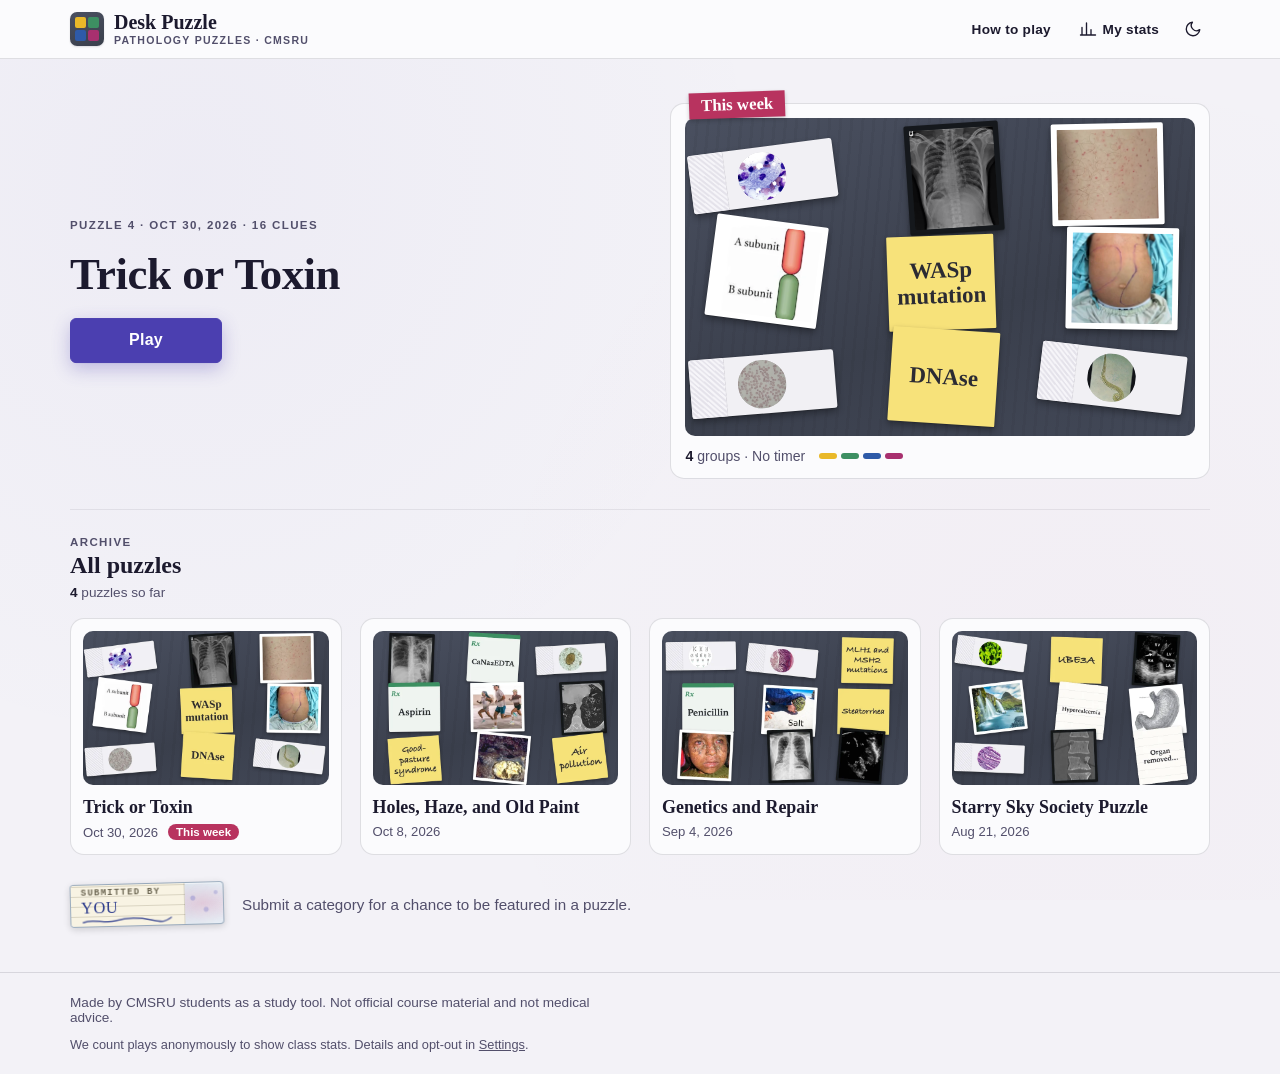
==== index.html @ 34fff631 "Desk: films follow the cursor anywhere, a new slide bumps the old one off the stage, light box at th" ====
<!doctype html>
<html lang="en">
<head>
  <meta charset="UTF-8" />
  <meta name="viewport" content="width=device-width, initial-scale=1, viewport-fit=cover" />
  <title>Trick or Toxin</title>
  <meta name="description" content="Trick or Toxin - a pathology desk puzzle: sort 16 clues into 4 groups." />

  <link rel="icon" type="image/svg+xml" href="favicon.svg" />
  <link rel="icon" type="image/png" sizes="32x32" href="favicon-32.png" />
  <link rel="apple-touch-icon" sizes="180x180" href="apple-touch-icon.png" />

  <meta property="og:title" content="Trick or Toxin" />
  <meta property="og:description" content="Sort 16 pathology clues into 4 hidden groups." />
  <meta property="og:type" content="website" />
  <meta property="og:image" content="https://pathologyconnections.org/og-image.png" />
  <meta property="og:url" content="https://pathologyconnections.org/" />
  <meta name="twitter:card" content="summary_large_image" />
  <meta name="twitter:title" content="Trick or Toxin" />
  <meta name="twitter:description" content="Sort 16 pathology clues into 4 hidden groups." />
  <meta name="twitter:image" content="https://pathologyconnections.org/og-image.png" />

  <link rel="stylesheet" href="styles.css?v=60" />
  <script>
    /* Home intro start state, set before first paint (src/home-hero.js plays it). */
    (function () {
      try {
        if (window.matchMedia && window.matchMedia('(prefers-reduced-motion: reduce)').matches) return;
        var r = document.documentElement;
        r.classList.add('home-intro');
        setTimeout(function () { r.classList.remove('home-intro'); }, 4000);
      } catch (e) { /* no intro */ }
    })();
  </script>
</head>
<body>
  <div id="app">
    <div id="live-region" class="sr-only" aria-live="polite" role="status"></div>
    <p id="piece-instructions" class="sr-only">Drag with a pointer, or use keys: 1 to 4 sends this piece to a tray, 0 or Backspace returns it to the desk, V views a slide or film on its machine, L opens the Hints menu, and arrow keys nudge it.</p>
    <div id="toast" class="toast" hidden></div>

    <!-- ═══════════════════ MENU SCREEN ═══════════════════ -->
    <section id="screen-menu" class="screen screen-menu">
      <header class="site-head">
        <div class="menu-wrap site-head-row">
          <div class="brand"><span class="brand-mark" aria-hidden="true"><i></i><i></i><i></i><i></i></span><span class="brand-name">Desk Puzzle<small>Pathology puzzles &middot; CMSRU</small></span></div>
          <nav class="site-head-actions" aria-label="Menu">
            <button id="btn-menu-help" class="btn btn-ghost btn-small" type="button">How to play</button>
            <button id="btn-menu-stats" class="btn btn-ghost btn-small btn-stats" type="button" aria-label="My stats" title="My stats"><svg aria-hidden="true" width="18" height="18" viewBox="0 0 24 24" fill="none" stroke="currentColor" stroke-width="1.8" stroke-linecap="round" stroke-linejoin="round"><path d="M4 20V10M10 20V4M16 20v-7M22 20H2"/></svg><span class="btn-stats-label">My stats</span></button>
            <button id="btn-menu-theme" class="btn btn-ghost btn-small btn-icon" type="button" aria-label="Switch to dark theme" title="Switch to dark theme"><svg class="ico-moon" aria-hidden="true" width="18" height="18" viewBox="0 0 24 24" fill="none" stroke="currentColor" stroke-width="1.8" stroke-linecap="round" stroke-linejoin="round"><path d="M21 12.8A9 9 0 1 1 11.2 3a7 7 0 0 0 9.8 9.8z"/></svg><svg class="ico-sun" aria-hidden="true" width="18" height="18" viewBox="0 0 24 24" fill="none" stroke="currentColor" stroke-width="1.8" stroke-linecap="round" stroke-linejoin="round"><circle cx="12" cy="12" r="4.5"/><path d="M12 2v2M12 20v2M4.9 4.9l1.4 1.4M17.7 17.7l1.4 1.4M2 12h2M20 12h2M4.9 19.1l1.4-1.4M17.7 6.3l1.4-1.4"/></svg></button>
          </nav>
        </div>
      </header>

      <main class="menu-wrap">
        <section class="hero" aria-labelledby="menu-headline">
          <div class="hero-copy">
            <p class="eyebrow" id="hero-meta">16 clues</p>
            <h1 id="menu-headline" class="hero-title">This week&rsquo;s puzzle</h1>
            <p class="hero-live" id="hero-live" hidden><span class="pulse" aria-hidden="true"></span><span><b id="hero-players">0</b> players <span id="hero-live-when">so far</span></span><span class="sep" aria-hidden="true">&middot;</span><span><b id="hero-solved">0%</b> found all four</span></p>
            <div class="hero-actions">
              <button id="btn-play-today" class="btn btn-primary btn-big btn-play-today" type="button">Play</button>
            </div>
          </div>
          <button id="btn-play-featured" class="pcard feature" type="button" aria-label="Play this week&rsquo;s puzzle">
            <span class="feature-tag" aria-hidden="true">This week</span>
            <span class="mini" id="featured-mini" aria-hidden="true"></span>
            <span class="feature-row"><span><b>4</b> groups &middot; No timer</span><span class="feature-tiers" aria-hidden="true"><i></i><i></i><i></i><i></i></span></span>
          </button>
        </section>

        <hr class="menu-rule" />

        <section class="menu-all" aria-labelledby="all-puzzles-title">
          <div class="section-head">
            <p class="eyebrow">Archive</p>
            <h2 id="all-puzzles-title">All puzzles</h2>
            <p class="menu-stats"><span><b id="puzzle-count">&hellip;</b> puzzles so far</span></p>
          </div>
          <ul id="puzzle-grid" class="puzzle-grid"></ul>
        </section>

        <section class="home-invite" id="home-invite" aria-label="Suggest a category">
          <a class="credit-label" href="studio/?submit" aria-label="Suggest a category in the Studio"><span class="cl-slide" aria-hidden="true"><span class="cl-tissue"></span><span class="cl-paper"><span class="cl-cap">Submitted by</span><span class="cl-sig">YOU</span><svg viewBox="0 0 92 7"><path d="M2 5 C 14 1, 22 7, 34 4 S 58 1, 70 4 S 84 6, 90 2"/></svg></span><span class="cl-glass"></span><span class="cl-glare"></span></span></a>
          <p>Submit a category for a chance to be featured in a puzzle.</p>
        </section>
      </main>

      <footer class="site-foot">
        <div class="menu-wrap site-foot-row">
          <p>Made by CMSRU students as a study tool. Not official course material and not medical advice.</p>
        </div>
        <div class="menu-wrap"><p class="stats-notice">We count plays anonymously to show class stats. Details and opt-out in <button id="btn-notice-settings" class="link-btn" type="button">Settings</button>.</p></div>
      </footer>
    </section>

    <!-- ═══════════════════ PLAY SCREEN ═══════════════════ -->
    <section id="screen-play" class="screen screen-play" hidden>
      <header class="play-header">
        <div class="play-header-title">
          <h1 id="puzzle-title"></h1>
          <p id="puzzle-date"></p>
        </div>
        <div class="hints-wrap">
          <button id="btn-hints" class="btn btn-primary" type="button"
                  aria-haspopup="menu" aria-expanded="false">Hints</button>
          <!-- Once the puzzle is over, this takes the Hints button's place: it slides the results back up. -->
          <button id="btn-see-results" class="btn see-results-btn" type="button" hidden>See results</button>
          <div id="hints-panel" class="hints-panel" hidden role="menu" aria-label="Hints"></div>
        </div>
        <div class="mistake-tracker" id="mistake-tracker" aria-label="Wrong guesses"></div>
        <div class="play-actions">
          <button id="btn-shuffle" class="btn btn-ghost" type="button">Shuffle</button>
          <button id="btn-reset" class="btn btn-ghost btn-restart" type="button" aria-label="Restart puzzle"><svg aria-hidden="true" width="18" height="18" viewBox="0 0 24 24" fill="none" stroke="currentColor" stroke-width="1.8" stroke-linecap="round" stroke-linejoin="round"><path d="M3 12a9 9 0 1 0 9-9 9.75 9.75 0 0 0-6.74 2.74L3 8"/><path d="M3 3v5h5"/></svg><span id="btn-reset-label" class="btn-restart-label">Restart</span></button>
          <button id="btn-help" class="btn btn-ghost" type="button" aria-label="Help" title="Help"><svg aria-hidden="true" width="18" height="18" viewBox="0 0 24 24" fill="none" stroke="currentColor" stroke-width="1.8" stroke-linecap="round" stroke-linejoin="round"><circle cx="12" cy="12" r="10"/><path d="M9.09 9a3 3 0 0 1 5.83 1c0 2-3 3-3 3"/><line x1="12" y1="17" x2="12" y2="17" stroke-width="2.5" stroke-linecap="round"/></svg></button>
          <div class="settings-wrap">
            <button id="btn-settings" class="btn btn-ghost" type="button" aria-label="Settings" title="Settings" aria-expanded="false"><svg aria-hidden="true" width="18" height="18" viewBox="0 0 24 24" fill="none" stroke="currentColor" stroke-width="1.8" stroke-linecap="round" stroke-linejoin="round"><path d="M12 15a3 3 0 1 0 0-6 3 3 0 0 0 0 6z"/><path d="M19.4 15a1.65 1.65 0 0 0 .33 1.82l.06.06a2 2 0 0 1-2.83 2.83l-.06-.06a1.65 1.65 0 0 0-1.82-.33 1.65 1.65 0 0 0-1 1.51V21a2 2 0 0 1-4 0v-.09A1.65 1.65 0 0 0 9 19.4a1.65 1.65 0 0 0-1.82.33l-.06.06a2 2 0 0 1-2.83-2.83l.06-.06A1.65 1.65 0 0 0 4.68 15a1.65 1.65 0 0 0-1.51-1H3a2 2 0 0 1 0-4h.09A1.65 1.65 0 0 0 4.6 9a1.65 1.65 0 0 0-.33-1.82l-.06-.06a2 2 0 0 1 2.83-2.83l.06.06A1.65 1.65 0 0 0 9 4.68a1.65 1.65 0 0 0 1-1.51V3a2 2 0 0 1 4 0v.09a1.65 1.65 0 0 0 1 1.51 1.65 1.65 0 0 0 1.82-.33l.06-.06a2 2 0 0 1 2.83 2.83l-.06.06A1.65 1.65 0 0 0 19.4 9a1.65 1.65 0 0 0 1.51 1H21a2 2 0 0 1 0 4h-.09a1.65 1.65 0 0 0-1.51 1z"/></svg></button>
            <div id="settings-panel" class="settings-panel" hidden>
              <fieldset class="settings-group" id="theme-group">
                <legend>Theme</legend>
                <label class="toggle-row"><input type="radio" name="theme" value="light" /> <span>Light</span></label>
                <label class="toggle-row"><input type="radio" name="theme" value="dark" /> <span>Dark</span></label>
                <label class="toggle-row"><input type="radio" name="theme" value="system" /> <span>System</span></label>
              </fieldset>
              <div class="settings-group">
                <label class="toggle-row">
                  <input type="checkbox" id="toggle-sound" checked />
                  <span>Sound</span>
                </label>
                <label class="toggle-row">
                  <input type="checkbox" id="toggle-casual" />
                  <span>Casual mode: unlimited guesses, wrong ones still counted</span>
                </label>
                <label class="toggle-row">
                  <input type="checkbox" id="toggle-share-stats" data-setting="shareStats" checked />
                  <span>Share my anonymous play stats</span>
                </label>
                <details class="settings-about" id="about-data-game"><summary>About your data</summary><div class="privacy-text" data-about-data></div></details>
              </div>
              <div class="overlay-actions">
                <button id="btn-close-settings" class="btn btn-primary" type="button">Done</button>
              </div>
            </div>
          </div>
          <button id="btn-menu" class="btn btn-ghost" type="button" aria-label="Back to menu" title="Menu"><svg aria-hidden="true" width="18" height="18" viewBox="0 0 24 24" fill="none" stroke="currentColor" stroke-width="1.8" stroke-linecap="round" stroke-linejoin="round"><path d="M3 9l9-5.5L21 9"/><path d="M3 9v11a1 1 0 0 0 1 1h5v-7h4v7h5a1 1 0 0 0 1-1V9"/></svg></button>
        </div>
      </header>

      <div class="play-main" id="play-main">
        <aside class="scope-panel" id="scope-panel" aria-label="Microscope display">
          <div class="scope-display-wrap" id="scope-display-wrap">
            <span id="scope-slide-title" class="scope-slide-title"></span>
            <canvas id="scope-canvas" class="scope-canvas" aria-label="Microscope view"></canvas>
          </div>
        </aside>

      <div class="play-area" id="play-area">
        <div class="wall-area" id="wall-area" aria-label="Wall imaging area">
          <div class="wall-title" aria-hidden="true">Imaging wall</div>
          <div class="xray-rack" id="xray-rack">
            <span class="xray-rack-label" aria-hidden="true">X-ray rail</span>
            <div class="xray-rail" id="xray-rail" aria-hidden="true"></div>
          </div>
          <div class="machine machine-lightbox" id="machine-lightbox">
            <div class="lightbox-screen" id="lightbox-screen"></div>
          </div>
        </div>

        <div class="desk-surface" id="desk-surface">
          <div class="machine machine-scope" id="machine-scope">
            <div class="scope-stage" id="scope-stage">
              <span class="scope-stage-glass" aria-hidden="true"></span>
              <span class="machine-caption" aria-hidden="true">Stage</span>
            </div>
            <p class="machine-label">Microscope stage</p>
          </div>
        </div>

        <div class="piece-layer" id="piece-layer"></div>
        <div id="reveal-note" class="reveal-note" hidden aria-live="polite"></div>
      </div>
      </div>

      <div class="tray-hud" id="tray-hud">
        <div class="trays" id="trays">
          <div class="tray" data-tray="0" id="tray-0">
            <div class="tray-header" id="tray-header-0">Tray A</div>
            <div class="tray-slots" aria-hidden="true">
              <div class="tray-slot" data-box="0" data-slot="0"></div>
              <div class="tray-slot" data-box="0" data-slot="1"></div>
              <div class="tray-slot" data-box="0" data-slot="2"></div>
              <div class="tray-slot" data-box="0" data-slot="3"></div>
            </div>
            <button class="btn btn-lock" data-lock="0" type="button" aria-label="Lock in tray A" disabled>Lock In</button>
          </div>

          <div class="tray" data-tray="1" id="tray-1">
            <div class="tray-header" id="tray-header-1">Tray B</div>
            <div class="tray-slots" aria-hidden="true">
              <div class="tray-slot" data-box="1" data-slot="0"></div>
              <div class="tray-slot" data-box="1" data-slot="1"></div>
              <div class="tray-slot" data-box="1" data-slot="2"></div>
              <div class="tray-slot" data-box="1" data-slot="3"></div>
            </div>
            <button class="btn btn-lock" data-lock="1" type="button" aria-label="Lock in tray B" disabled>Lock In</button>
          </div>

          <div class="tray" data-tray="2" id="tray-2">
            <div class="tray-header" id="tray-header-2">Tray C</div>
            <div class="tray-slots" aria-hidden="true">
              <div class="tray-slot" data-box="2" data-slot="0"></div>
              <div class="tray-slot" data-box="2" data-slot="1"></div>
              <div class="tray-slot" data-box="2" data-slot="2"></div>
              <div class="tray-slot" data-box="2" data-slot="3"></div>
            </div>
            <button class="btn btn-lock" data-lock="2" type="button" aria-label="Lock in tray C" disabled>Lock In</button>
          </div>

          <div class="tray" data-tray="3" id="tray-3">
            <div class="tray-header" id="tray-header-3">Tray D</div>
            <div class="tray-slots" aria-hidden="true">
              <div class="tray-slot" data-box="3" data-slot="0"></div>
              <div class="tray-slot" data-box="3" data-slot="1"></div>
              <div class="tray-slot" data-box="3" data-slot="2"></div>
              <div class="tray-slot" data-box="3" data-slot="3"></div>
            </div>
            <button class="btn btn-lock" data-lock="3" type="button" aria-label="Lock in tray D" disabled>Lock In</button>
          </div>
        </div>

      </div>
    </section>

    <!-- ═══════════════════ HELP OVERLAY ═══════════════════ -->
    <div id="overlay-help" class="overlay" hidden>
      <div class="overlay-card clue-guide-card" role="dialog" aria-modal="true" aria-labelledby="help-title" tabindex="-1">
        <p class="clue-guide-kicker">Quick guide</p>
        <h2 id="help-title">How to use clues</h2>
        <div class="clue-guide-grid">
          <section class="clue-guide-step" aria-labelledby="guide-scope-title">
            <div class="clue-guide-visual guide-prop-demo" aria-hidden="true">
              <div class="scope-stage guide-demo-stage">
                <span class="scope-stage-glass"></span>
                <span class="guide-slide-asset"></span>
              </div>
            </div>
            <h3 id="guide-scope-title">Microscope slides</h3>
            <p>Drag a slide onto the microscope stage to reveal its clue.</p>
          </section>
          <section class="clue-guide-step" aria-labelledby="guide-lightbox-title">
            <div class="clue-guide-visual guide-prop-demo" aria-hidden="true">
              <div class="lightbox-screen guide-demo-lightbox">
                <span class="guide-film-asset"></span>
              </div>
            </div>
            <h3 id="guide-lightbox-title">X-ray films</h3>
            <p>Drag an X-ray over the lightbox to see the image.</p>
          </section>
          <section class="clue-guide-step" aria-labelledby="guide-groups-title">
            <h3 id="guide-groups-title">Hidden groups</h3>
            <p>Find four clues that belong together, place them in a tray, then lock in the group.</p>
          </section>
        </div>
        <div class="overlay-actions">
          <button id="btn-close-help" class="btn btn-primary" type="button">Got it</button>
        </div>
      </div>
    </div>

    <!-- ═══════════════════ RESULTS OVERLAY ═══════════════════ -->
    <div id="overlay-results" class="overlay" hidden>
      <div class="overlay-card results-card" role="dialog" aria-modal="true" aria-labelledby="results-title">
        <section class="results-hero">
          <p id="results-eyebrow" class="results-eyebrow"></p>
          <h2 id="results-title"></h2>
          <p id="results-credit" class="results-credit" hidden></p>
          <p id="results-sub"></p>
          <div id="results-stamp" class="results-stamp" aria-hidden="true"></div>
        </section>
        <div class="results-section-head">
          <h3>The four groups</h3>
          <p>Tap a group to open its teaching notes</p>
        </div>
        <div id="results-groups" class="results-groups"></div>
        <!-- Numbers come after the learning: your result, your solve path, then the class. -->
        <section class="results-numbers" aria-labelledby="results-numbers-title">
          <h3 id="results-numbers-title" class="results-numbers-title">How you did</h3>
          <!-- Your numbers: two small tiles beside (desktop) or above (phone) the solve grid. -->
          <div id="results-me" class="results-me">
            <div class="results-stats">
              <div class="results-stat results-stat-hints"><div id="results-hints-k" class="results-stat-k">Hints used</div><div id="results-hints" class="results-stat-v"></div><div id="results-hints-sub" class="results-stat-sub"></div></div>
            </div>
            <div id="results-path-block" class="results-stat results-path-block">
              <div class="results-stat-k">Your solve</div>
              <div id="results-path" class="results-path"></div>
            </div>
          </div>
          <section id="results-class" class="results-class" aria-labelledby="results-class-title" hidden>
            <div id="results-class-everyone" hidden>
              <h3 id="results-class-title" class="results-class-title">How everyone did</h3>
              <p id="results-class-since" class="results-class-since" hidden></p>
              <p id="results-class-line" class="results-class-line"></p>
              <p id="results-class-wait" class="results-class-wait" hidden>No finishes yet.</p>
              <ol id="results-class-chart" class="stats-chart results-class-chart" aria-label="Standard games by guesses, all players"></ol>
              <p id="results-class-hints" class="results-class-hints"></p>
            </div>
            <!-- Rating: how others rated it (shown after you vote or skip), with the 1-4 buttons (no middle option) lined up under the bars. -->
            <div id="results-rating" class="results-rating" hidden>
              <p id="results-rate-q" class="results-rate-q">How hard was this one?</p>
              <div id="results-rated" class="results-rated" aria-live="polite" hidden></div>
              <div id="results-rate" class="results-rate" hidden>
                <div class="results-rate-btns rate-grid" role="group" aria-labelledby="results-rate-q">
                  <button type="button" class="rate-btn" data-rate="1" aria-pressed="false">Easy</button>
                  <button type="button" class="rate-btn" data-rate="2" aria-pressed="false">Moderate</button>
                  <button type="button" class="rate-btn" data-rate="3" aria-pressed="false">Tough</button>
                  <button type="button" class="rate-btn" data-rate="4" aria-pressed="false">Brutal</button>
                </div>
                <button id="btn-rate-skip" class="link-btn results-rate-skip" type="button">Skip</button>
              </div>
            </div>
          </section>
        </section>
        <!-- Icon buttons: the name shows as a tooltip on hover/focus, and as a small label under the icon on phones and touch screens. -->
        <div class="results-actions">
          <button id="btn-share" class="btn btn-primary icon-btn" type="button" aria-label="Share result" data-tip="Share result"><svg class="icon-btn-svg" viewBox="0 0 24 24" aria-hidden="true" focusable="false"><path d="M12 15V3"/><path d="M7.5 7.5 12 3l4.5 4.5"/><path d="M5 12v7a2 2 0 0 0 2 2h10a2 2 0 0 0 2-2v-7"/></svg><span class="icon-btn-label" aria-hidden="true">Share</span></button>
          <button id="btn-copy-anki" class="btn btn-ghost icon-btn" type="button" aria-label="Study these in Anki" data-tip="Study these in Anki"><svg class="icon-btn-svg" viewBox="0 0 24 24" aria-hidden="true" focusable="false"><rect x="3" y="7" width="13" height="14" rx="2"/><path d="M8 3h11a2 2 0 0 1 2 2v12"/><path d="m9.5 10.6.9 1.9 2.1.3-1.5 1.4.4 2.1-1.9-1-1.9 1 .4-2.1-1.5-1.4 2.1-.3z"/></svg><span class="icon-btn-label" aria-hidden="true">Anki</span></button>
          <button id="btn-results-stats" class="btn btn-ghost icon-btn" type="button" aria-label="My stats" data-tip="My stats"><svg class="icon-btn-svg" viewBox="0 0 24 24" aria-hidden="true" focusable="false"><path d="M3 21h18"/><path d="M6 17v-6"/><path d="M11 17V5"/><path d="M16 17v-9"/></svg><span class="icon-btn-label" aria-hidden="true">My stats</span></button>
          <button id="btn-play-again" class="btn btn-ghost icon-btn" type="button" aria-label="Play again" data-tip="Play again"><svg class="icon-btn-svg" viewBox="0 0 24 24" aria-hidden="true" focusable="false"><path d="M3 12a9 9 0 1 0 2.6-6.4"/><path d="M3 3v5h5"/></svg><span class="icon-btn-label" aria-hidden="true">Again</span></button>
          <button id="btn-back-menu" class="btn btn-ghost icon-btn" type="button" aria-label="Back to menu" data-tip="Back to menu"><svg class="icon-btn-svg" viewBox="0 0 24 24" aria-hidden="true" focusable="false"><path d="m3 11 9-8 9 8"/><path d="M5 9.5V21h5v-6h4v6h5V9.5"/></svg><span class="icon-btn-label" aria-hidden="true">Menu</span></button>
          <!-- Same "Submitted by YOU" slide as the home page: the whole slide opens the Studio; the name shows as a tooltip. -->
          <a id="btn-results-submit" class="credit-label results-submit" href="studio/?submit" aria-label="Submit your own category" data-tip="Submit your own category"><span class="cl-slide" aria-hidden="true"><span class="cl-tissue"></span><span class="cl-paper"><span class="cl-cap">Submitted by</span><span class="cl-sig">YOU</span><svg viewBox="0 0 92 7"><path d="M2 5 C 14 1, 22 7, 34 4 S 58 1, 70 4 S 84 6, 90 2"/></svg></span><span class="cl-glass"></span><span class="cl-glare"></span></span></a>
        </div>
        <textarea id="share-fallback" class="share-fallback" readonly hidden aria-label="Share text, copy manually"></textarea>
      </div>
    </div>

    <!-- ═══════════════════ MY STATS ═══════════════════ -->
    <div id="overlay-stats" class="overlay" hidden>
      <div class="overlay-card stats-card" role="dialog" aria-modal="true" aria-labelledby="stats-title">
        <p class="clue-guide-kicker">On this browser</p>
        <h2 id="stats-title">My stats</h2>
        <div id="stats-body" class="stats-body"></div>
        <div class="overlay-actions">
          <button id="btn-close-stats" class="btn btn-primary" type="button">Done</button>
        </div>
      </div>
    </div>

    <!-- Full "About your data" text: one copy, filled into both Settings sections by src/stats.js. -->
    <template id="tpl-about-data">
          <p>When you finish a puzzle, this browser sends:</p>
          <ul>
            <li>which puzzle it was</li>
            <li>whether you solved it</li>
            <li>how many guesses you made and how many were wrong, which clues you grouped together on each guess, and which hints you used and when — shown only as class totals</li>
            <li>whether casual mode was on</li>
            <li>your difficulty rating, if you give one</li>
          </ul>
          <p>Each browser gets a random ID so a puzzle is only counted once. It isn't linked to your name, email, or school account.</p>
          <p><strong>Never sent:</strong> your name, email, or school login. To limit spam, a scrambled version of your network address is kept for 24 hours, then deleted.</p>
          <p>The CMSRU Desk Puzzle group stores this in a private database. It's only used to show totals after you finish, like "64% solved." Nobody can see an individual player's results.</p>
          <p><strong>Turn this off</strong> and nothing is sent. Your My stats panel still works, because it lives only in this browser.</p>
    </template>

    <!-- ═══════════════════ MENU SETTINGS ═══════════════════ -->
    <div id="overlay-menu-settings" class="overlay" hidden>
      <div class="overlay-card stats-settings-card" role="dialog" aria-modal="true" aria-labelledby="menu-settings-title">
        <h2 id="menu-settings-title">Settings</h2>
        <label class="toggle-row">
          <input type="checkbox" id="toggle-share-stats-menu" data-setting="shareStats" checked />
          <span>Share my anonymous play stats</span>
        </label>
        <details class="settings-about" id="about-data-menu"><summary>About your data</summary><div class="privacy-text" data-about-data></div></details>
        <div class="overlay-actions">
          <button id="btn-close-menu-settings" class="btn btn-primary" type="button">Done</button>
        </div>
      </div>
    </div>

    <!-- ═══════════════════ ERROR SCREEN ═══════════════════ -->
    <section id="screen-error" class="screen screen-error" hidden>
      <div class="error-card">
        <h1>This puzzle can't load</h1>
        <p id="error-message" class="error-message"></p>
        <button id="btn-error-menu" class="btn btn-primary" type="button">Back to menu</button>
      </div>
    </section>

    <!-- Dev-only shells, populated by game.js when ?editor / ?layout is present -->
    <section id="screen-editor" class="screen screen-editor" hidden></section>
    <div id="layout-panel" class="layout-panel" hidden></div>

    <!-- ═══════════════════ VIEWPORT HEALTH TIP ═══════════════════ -->
    <div id="viewport-tip" class="viewport-tip" hidden role="status" aria-live="polite">
      <div class="viewport-tip-body">
        <p class="viewport-tip-title">Feeling cramped?</p>
        <p class="viewport-tip-text">Try zooming out (Cmd/Ctrl and &minus;) or making the window bigger for the best desk experience.</p>
      </div>
      <button class="viewport-tip-dismiss" type="button" aria-label="Dismiss tip" title="Dismiss">&#x2715;</button>
    </div>
  </div>

  <script>
    if (window.location.protocol === 'file:') {
      document.write('<script src="puzzles/.local-puzzle-fallback.js"><\\/script>');
    }
  </script>
  <!-- Public Supabase address + publishable key, shared with the Studio (anonymous play stats). -->
  <!-- Every game module carries the same ?v= as main.js, so a publish never mixes a new page with old cached modules. Bump all ?v= together. -->
  <script type="importmap">
  {
    "imports": {
      "./src/audio.js": "./src/audio.js?v=60",
      "./src/editor.js": "./src/editor.js?v=60",
      "./src/engine.js": "./src/engine.js?v=60",
      "./src/home-hero.js": "./src/home-hero.js?v=60",
      "./src/idb-kv.js": "./src/idb-kv.js?v=60",
      "./src/main.js": "./src/main.js?v=60",
      "./src/state.js": "./src/state.js?v=60",
      "./src/stats-class-ui.js": "./src/stats-class-ui.js?v=60",
      "./src/stats-core.js": "./src/stats-core.js?v=60",
      "./src/stats-remote.js": "./src/stats-remote.js?v=60",
      "./src/stats.js": "./src/stats.js?v=60",
      "./src/textures.js": "./src/textures.js?v=60",
      "./src/ui-menu.js": "./src/ui-menu.js?v=60",
      "./src/ui-play.js": "./src/ui-play.js?v=60"
    }
  }
  </script>
  <script src="studio/config.js?v=60"></script>
  <script type="module" src="src/main.js?v=60"></script>
</body>
</html>
---- styles.css ----
/* Desk Puzzle — Stain Room (2D)
   Cool slide-glass ground, hematoxylin-indigo actions, sparing eosin-pink
   highlights, a slate lab bench, and four stain-named tiers (Saffron,
   Light Green, Prussian Blue, PAS). Light and dark themes.

   Play screen: a top-down desk. Pieces are freely draggable physical
   objects; the microscope stage stays on the desk while the wall lightbox
   and X-ray rail sit above it; the microscope DISPLAY is a resizable panel
   to the left of the desk; four group trays run along the bottom. Motion is
   drag feedback + short settle transitions only, and fully collapses
   under prefers-reduced-motion (bottom of this file).

   Skeuomorphic textures: game.js probes each known filename in
   assets/textures/ directly (no manifest) and, per file that loads,
   sets --tex-* custom properties + `textured` classes. Absent textures
   = the CSS-drawn look below, untouched. */

:root {
  --ink: #1c1a2e;          /* hematoxylin-black */
  --ink-soft: #524f6b;
  --ink-faint: #8a87a0;
  --paper: #f3f2f7;        /* slide glass */
  --paper-2: #e7e5ef;
  --paper-grain-a: rgba(75, 63, 176, 0.035);
  --paper-grain-b: rgba(214, 69, 122, 0.025);
  --panel: #fbfbfd;
  --panel-edge: rgba(28, 26, 46, 0.13);
  --rule: rgba(28, 26, 46, 0.08);
  --accent: #4b3fb0;       /* hematoxylin */
  --accent-hover: #4034a0;
  --accent-ink: #ffffff;
  --accent-soft: #e8e5f8;
  --eosin: #d6457a;        /* eosin: sparing highlight */
  --eosin-soft: #fbe3ec;
  --eosin-ink: #ffffff;

  /* Tier colors, easiest to hardest, named for stains. */
  --tier-1: #e9b829;   /* Saffron (HPS) */
  --tier-1-ink: #3a2a00;
  --tier-2: #3d8f62;   /* Light Green (Pap) */
  --tier-2-ink: #13121c;   /* white on this green is 3.96:1, below AA */
  --tier-3: #2e5aa8;   /* Prussian Blue */
  --tier-3-ink: #ffffff;
  --tier-4: #a8306f;   /* PAS magenta */
  --tier-4-ink: #ffffff;

  --ok: #2f7d55;
  --danger: #c0392f;
  --scrim: rgba(16, 14, 30, 0.5);
  --shadow: rgba(28, 26, 46, 0.14);
  --serif: "Iowan Old Style", "Palatino Linotype", Georgia, "Times New Roman", serif;
  --sans: -apple-system, BlinkMacSystemFont, "Segoe UI", Helvetica, Arial, sans-serif;
  --hand: "Bradley Hand", "Noteworthy", "Marker Felt", "Segoe Print", cursive;
  --mono: "SF Mono", Menlo, Consolas, monospace;

  --ease: cubic-bezier(0.22, 1, 0.36, 1);
  --dur-fast: 0.15s;
  --dur: 0.22s;

  /* one radius system: small = interactive, mid = panels, large = surfaces */
  --r-s: 6px;
  --r-m: 10px;
  --r-l: 14px;

  /* themed surfaces the components read (dark overrides below) */
  --card: #ffffff;
  --field-bg: #ffffff;
  --toast-bg: #1c1a2e;
  --toast-ink: #f3f2f7;
  /* slate lab bench */
  --desk-hi: #4a5060;
  --desk-mid: #3a3f4c;
  --desk-lo: #424857;
  --desk-edge: rgba(16, 18, 26, 0.5);
  --bench-label: rgba(233, 236, 244, 0.85);
  /* wall above the bench: pale lab-tile gray */
  --wall-a: #dfe1e8;
  --wall-b: #cdd0da;
  --wall-ink: rgba(28, 26, 46, 0.55);
  --lightbox-a: #fbfcff;
  --lightbox-b: #e9ecf5;
  --lightbox-c: #cfd4e2;
  --lightbox-glow: rgba(236, 240, 252, 0.7);
  --machine-shell-a: #eceef3;
  --machine-shell-b: #cfd3dd;
  --machine-dark-a: #4a4f5c;   /* metal: scope stage, bezels, rails */
  --machine-dark-b: #33363f;
  --control-bg: #eef0f5;
  /* microscope screen; ui-play.js reads the --scope-* values at draw time */
  --scope-screen: #eef0f6;
  --scope-bed-a: #f4f5fa;
  --scope-bed-b: #d6d9e4;
  --scope-ring: rgba(58, 63, 76, 0.25);
  --scope-busy: rgba(75, 63, 176, 0.35);
  --stage-glass-a: rgba(252, 252, 255, 0.95);
  --stage-glass-b: rgba(232, 234, 246, 0.75);
  --stage-glass-c: rgba(170, 176, 200, 0.5);
  --stage-glass-glow: rgba(236, 240, 255, 0.5);
  --slot-bg: rgba(255, 255, 255, 0.45);
  --slot-well: none;
  --slot-bg-locked: rgba(255, 255, 255, 0.5);

  color-scheme: light;
}

/* Dark stain room: the room dims; pieces keep their daylight faces. */
:root[data-theme="dark"] {
  --ink: #eceaf6;
  --ink-soft: #a9a6c0;
  --ink-faint: #7b7894;
  --paper: #13121c;
  --paper-2: #1c1a29;
  --paper-grain-a: rgba(157, 147, 240, 0.04);
  --paper-grain-b: rgba(240, 123, 163, 0.025);
  --panel: #1b1a27;
  --panel-edge: rgba(236, 234, 246, 0.13);
  --rule: rgba(236, 234, 246, 0.07);
  --accent: #9d93f0;
  --accent-hover: #b0a8f4;
  --accent-ink: #13121c;
  --accent-soft: rgba(75, 63, 176, 0.3);
  --eosin: #f07ba3;
  --eosin-soft: rgba(214, 69, 122, 0.22);
  --eosin-ink: #13121c;
  --tier-1: #eabb33;
  --tier-2: #4fa877;
  --tier-2-ink: #13121c;
  --tier-3: #4472c4;   /* mockup #4b7bd0 nudged darker so white ink clears AA */
  --tier-3-ink: #ffffff;
  --tier-4: #c04588;   /* mockup #c4498a nudged, same reason */
  --tier-4-ink: #ffffff;
  --ok: #6cc495;
  --danger: #ef7a6e;
  --scrim: rgba(0, 0, 0, 0.6);
  --shadow: rgba(0, 0, 0, 0.4);
  --card: #222031;
  --field-bg: #171622;
  --toast-bg: #eceaf6;
  --toast-ink: #13121c;
  --desk-hi: #2f3340;
  --desk-mid: #252833;
  --desk-lo: #2a2e39;
  --desk-edge: rgba(0, 0, 0, 0.55);
  --bench-label: rgba(222, 226, 238, 0.78);
  --wall-a: #262835;
  --wall-b: #1e202b;
  --wall-ink: rgba(222, 226, 238, 0.55);
  --lightbox-a: #a7adbf;   /* softly lit, not white */
  --lightbox-b: #868c9f;
  --lightbox-c: #646a7c;
  --lightbox-glow: rgba(160, 170, 200, 0.14);
  --machine-shell-a: #2e303c;
  --machine-shell-b: #23252f;
  --machine-dark-a: #3a3e4a;
  --machine-dark-b: #262932;
  --control-bg: #2a2c38;
  --scope-screen: #15171e;
  --scope-bed-a: #1d2029;
  --scope-bed-b: #111319;
  --scope-ring: rgba(200, 206, 224, 0.16);
  --scope-busy: rgba(157, 147, 240, 0.4);
  --stage-glass-a: rgba(176, 182, 200, 0.7);
  --stage-glass-b: rgba(120, 126, 146, 0.55);
  --stage-glass-c: rgba(70, 76, 94, 0.5);
  --stage-glass-glow: rgba(160, 170, 200, 0.18);
  --slot-bg: rgba(0, 0, 0, 0.22);
  --slot-well: inset 0 1px 3px rgba(0, 0, 0, 0.35);
  --slot-bg-locked: rgba(0, 0, 0, 0.18);
  color-scheme: dark;
}

/* the photo desk dims with the room (machines on it dim too; pieces
   live on a sibling layer and keep their daylight faces) */
:root[data-theme="dark"] .desk-surface.textured {
  filter: brightness(0.6) saturate(0.85);
}

* { box-sizing: border-box; }

/* The overlays and error screen set their own display (flex), which would
   otherwise beat the UA stylesheet's [hidden] rule — so re-assert it with
   top priority. game.js shows elements by CLEARING `hidden`, never by
   styling over it. */
[hidden] { display: none !important; }

html, body {
  margin: 0;
  min-height: 100%;
  background: var(--paper);
  color: var(--ink);
  font-family: var(--sans);
}

body {
  background-image:
    radial-gradient(circle at 15% 20%, var(--paper-grain-a) 0, transparent 45%),
    radial-gradient(circle at 85% 75%, var(--paper-grain-b) 0, transparent 50%);
  background-attachment: fixed;
}

h1, h2, h3 {
  font-family: var(--serif);
  color: var(--ink);
  margin: 0 0 0.4em;
}

p { margin: 0 0 0.6em; }

button { font-family: inherit; cursor: pointer; }

img { max-width: 100%; display: block; }

.sr-only {
  position: absolute;
  width: 1px; height: 1px;
  padding: 0; margin: -1px;
  overflow: hidden;
  clip: rect(0, 0, 0, 0);
  white-space: nowrap;
  border: 0;
}

:focus-visible {
  outline: 3px solid var(--accent);
  outline-offset: 2px;
  border-radius: 4px;
}

/* ── Buttons ─────────────────────────────────────────────────────── */

.btn {
  font-family: var(--sans);
  font-size: 0.92rem;
  font-weight: 600;
  letter-spacing: 0.02em;
  padding: 0.55em 1.1em;
  border-radius: var(--r-s);
  border: 1px solid var(--panel-edge);
  background: var(--panel);
  color: var(--ink);
  transition: background var(--dur-fast), border-color var(--dur-fast), transform var(--dur-fast);
}
.btn:hover:not(:disabled) { background: var(--accent-soft); border-color: var(--accent); }
.btn:active:not(:disabled) { transform: translateY(1px); }
.btn:disabled { opacity: 0.45; cursor: not-allowed; }

.btn-primary {
  background: var(--accent);
  border-color: var(--accent);
  color: var(--accent-ink);
}
.btn-primary:hover:not(:disabled) { background: var(--accent-hover); border-color: var(--accent-hover); }

.btn-ghost { background: transparent; }

/* ══════════════════════ SCREENS ══════════════════════ */

.screen {
  min-height: 100vh;
  padding: 24px 20px 60px;
}

/* ── Menu (home screen) ──────────────────────────────────────────── */
/* Layout follows the Desk-Puzzle-Platform mockup's Browse page, CMSRU only. */

.screen-menu {
  padding: 0;
  display: flex;
  flex-direction: column;
  /* Desk props for the mini-desk thumbnails: physical objects, same in both themes. */
  --mini-note: #f7e27a;
  --mini-sheet: #fdfcf8;
  --mini-rx: #eef4f0;
  --mini-rx-band: #3d8f62;
  --mini-photo-a: #d4a888;
  --mini-photo-b: #8a6150;
  --mini-slide-glass: #f1f0f4;
  --mini-he: #f0b9d0;
  --mini-film-a: #15181c;
  --mini-film-b: #4a525a;
  /* Darker eosin for white-on-pink in light mode (5.7:1; the base eosin is 4.2:1). */
  --menu-tag-bg: #b8335f;
  --menu-tag-ink: #ffffff;
}
:root[data-theme="dark"] .screen-menu {
  --menu-tag-bg: var(--eosin);
  --menu-tag-ink: var(--eosin-ink);
}

.menu-wrap { width: 100%; max-width: 1180px; margin: 0 auto; padding-inline: 20px; }
.screen-menu > main { flex: 1 0 auto; }

/* Sticky header bar */
.site-head {
  position: sticky;
  top: env(safe-area-inset-top, 0px);
  z-index: 20;
  background: var(--panel);
  border-bottom: 1px solid var(--panel-edge);
}
.site-head-row {
  display: flex;
  align-items: center;
  justify-content: space-between;
  gap: 10px 18px;
  padding-block: 12px;
}
.site-head-actions { display: flex; align-items: center; gap: 4px; flex: none; }
.site-head-actions .btn { white-space: nowrap; }

/* Brand: four tier-colored squares on a slate tile, beside the wordmark. */
.brand { display: inline-flex; align-items: center; gap: 10px; color: var(--ink); min-width: 0; }
.brand-mark {
  position: relative;
  flex: none;
  width: 34px; height: 34px;
  border-radius: 7px;
  background: linear-gradient(160deg, var(--desk-hi), var(--desk-mid));
  box-shadow: 0 1px 2px var(--shadow);
}
.brand-mark i { position: absolute; width: 11px; height: 11px; border-radius: 2px; }
.brand-mark i:nth-child(1) { left: 5px; top: 5px; background: var(--tier-1); }
.brand-mark i:nth-child(2) { right: 5px; top: 5px; background: var(--tier-2); }
.brand-mark i:nth-child(3) { left: 5px; bottom: 5px; background: var(--tier-3); }
.brand-mark i:nth-child(4) { right: 5px; bottom: 5px; background: var(--tier-4); }
.brand-name { font-family: var(--serif); font-size: 1.25rem; font-weight: 600; line-height: 1; }
.brand-name small {
  display: block;
  margin-top: 3px;
  font-family: var(--sans);
  font-size: 0.66rem;
  font-weight: 600;
  letter-spacing: 0.12em;
  text-transform: uppercase;
  color: var(--ink-soft);
  white-space: nowrap;
}

/* Button sizes used on the menu (links styled as buttons too). */
a.btn.btn-small, a.btn.btn-big { display: inline-flex; align-items: center; justify-content: center; text-decoration: none; }
.btn-small { font-size: 0.85rem; padding: 0.45em 0.8em; }
.btn-big { font-size: 1rem; padding: 0.8em 1.3em; }
.screen-menu .btn-ghost { border-color: transparent; }
.btn-icon { display: inline-flex; align-items: center; justify-content: center; padding: 0.45em 0.55em; }
.btn-icon .ico-sun { display: none; }
:root[data-theme="dark"] .btn-icon .ico-sun { display: inline; }
:root[data-theme="dark"] .btn-icon .ico-moon { display: none; }

/* Hero */
.hero {
  display: grid;
  grid-template-columns: minmax(0, 1.05fr) minmax(0, 1fr);
  gap: 34px;
  align-items: center;
  padding-block: 44px 30px;
}
.hero-copy { display: flex; flex-direction: column; gap: 18px; min-width: 0; }
.eyebrow {
  margin: 0;
  font-size: 0.72rem;
  font-weight: 600;
  letter-spacing: 0.12em;
  text-transform: uppercase;
  color: var(--ink-soft);
}
.hero-title {
  margin: 0;
  font-size: clamp(1.9rem, 4.5vw, 2.8rem);
  line-height: 1.12;
  letter-spacing: -0.01em;
  text-wrap: balance;
}
.hero-actions { display: flex; flex-wrap: wrap; gap: 10px; }
.menu-stats {
  margin: 0;
  display: flex;
  flex-wrap: wrap;
  gap: 6px 16px;
  font-size: 0.85rem;
  color: var(--ink-soft);
  font-variant-numeric: tabular-nums;
}
.menu-stats b { color: var(--ink); font-weight: 600; }

/* Mini desk thumbnail (generated, seeded by puzzle id) */
.mini {
  display: block;
  position: relative;
  overflow: hidden;
  width: 100%;
  aspect-ratio: 16 / 10;
  border-radius: var(--r-m);
  background: linear-gradient(160deg, var(--desk-hi), var(--desk-mid) 60%, var(--desk-lo));
}
.mini::after {
  content: "";
  position: absolute;
  inset: 0;
  background: repeating-linear-gradient(95deg, rgba(0, 0, 0, 0.04) 0 3px, transparent 3px 11px);
}
.mini span { position: absolute; border-radius: 2px; box-shadow: 0 2px 3px rgba(0, 0, 0, 0.25); }
.mini .k-note { background: var(--mini-note); }
.mini .k-sheet { background: var(--mini-sheet); }
.mini .k-slide { background: linear-gradient(90deg, var(--mini-slide-glass) 0 22%, var(--mini-he) 22%); }
.mini .k-film { background: radial-gradient(ellipse at 50% 45%, var(--mini-film-b), var(--mini-film-a)); }
.mini .k-rx { background: var(--mini-rx); border-top: 3px solid var(--mini-rx-band); }
.mini .k-photo { background: var(--card); padding: 2px; }
.mini .k-photo::before {
  content: "";
  display: block;
  width: 100%; height: 100%;
  background: linear-gradient(135deg, var(--mini-photo-a), var(--mini-photo-b));
}

/* Real thumbnail (tools/make_thumbnails.mjs): transparent around the clue
   tiles, so the bench and stripes above show through in both themes. The
   generated props stay hidden while it loads and return if it fails. */
.mini .mini-thumb {
  position: absolute;
  inset: 0;
  z-index: 1;
  width: 100%;
  height: 100%;
  max-width: none;
  object-fit: cover;
}
.mini.thumb-pending > span,
.mini.has-thumb > span { display: none; }

/* Puzzle cards (featured + grid); real buttons, styled as cards */
.pcard {
  display: flex;
  flex-direction: column;
  gap: 12px;
  width: 100%;
  min-width: 0;
  padding: 12px 12px 14px;
  font: inherit;
  text-align: left;
  color: var(--ink);
  background: var(--panel);
  border: 1px solid var(--panel-edge);
  border-radius: var(--r-l);
  cursor: pointer;
  transition: transform var(--dur) var(--ease), box-shadow var(--dur) var(--ease), border-color var(--dur-fast);
}
.pcard:hover:not(:disabled) { transform: translateY(-2px); box-shadow: 0 8px 22px var(--shadow); border-color: var(--accent); }
.pcard:focus-visible { outline: 3px solid var(--accent); outline-offset: 3px; }
.pcard:disabled { cursor: progress; opacity: 0.8; }
.pcard-text { display: flex; flex-direction: column; gap: 6px; min-width: 0; }
.pcard-title { font-family: var(--serif); font-size: 1.12rem; font-weight: 600; line-height: 1.2; overflow-wrap: anywhere; }
.pcard-meta { display: flex; flex-wrap: wrap; align-items: center; gap: 6px 10px; font-size: 0.82rem; color: var(--ink-soft); }

.feature { position: relative; padding: 14px; }
.feature .feature-title { font-size: 1.35rem; }
.feature-tag {
  position: absolute;
  top: -12px; left: 18px;
  z-index: 2;
  padding: 3px 12px;
  font-family: var(--hand);
  font-size: 1.05rem;
  font-weight: 600;
  background: var(--menu-tag-bg);
  color: var(--menu-tag-ink);
  transform: rotate(-2deg);
  box-shadow: 0 2px 4px rgba(0, 0, 0, 0.2);
}

.badge {
  display: inline-flex;
  align-items: center;
  padding: 2px 8px;
  border-radius: 999px;
  font-size: 0.72rem;
  font-weight: 600;
  white-space: nowrap;
  background: var(--paper-2);
  color: var(--ink-soft);
}
.badge-ok { color: var(--ok); box-shadow: inset 0 0 0 1px currentColor; background: transparent; }
.badge-acc { background: var(--accent-soft); color: var(--accent); }
.badge-eosin { background: var(--menu-tag-bg); color: var(--menu-tag-ink); }

/* All puzzles */
.menu-rule { border: 0; border-top: 1px solid var(--rule); margin: 0; }
.menu-all { padding-block: 26px 10px; }
.section-head { display: flex; flex-direction: column; gap: 4px; margin-bottom: 18px; }
.section-head h2 { margin: 0; font-size: 1.5rem; }
.puzzle-grid {
  list-style: none;
  margin: 0;
  padding: 0;
  display: grid;
  gap: 18px;
  grid-template-columns: repeat(auto-fill, minmax(260px, 1fr));
}
.puzzle-grid > li { display: flex; min-width: 0; }
.archive-empty { color: var(--ink-soft); font-style: italic; }

/* Footer */
.site-foot {
  margin-top: 40px;
  border-top: 1px solid var(--panel-edge);
  padding-block: 22px calc(22px + env(safe-area-inset-bottom, 0px));
  font-size: 0.85rem;
  color: var(--ink-soft);
}
.site-foot-row { display: flex; flex-wrap: wrap; justify-content: space-between; gap: 10px 28px; }
.site-foot p { margin: 0; max-width: 70ch; }
.site-foot a { color: var(--ink-soft); }
.site-foot a:hover { color: var(--accent); }

@media (max-width: 860px) {
  .hero { grid-template-columns: minmax(0, 1fr); padding-top: 30px; }
  .hero .feature { margin-top: 8px; }
}
@media (max-width: 560px) {
  .menu-wrap { padding-inline: 16px; }
  .brand-name small { white-space: normal; letter-spacing: 0.08em; }
  .site-head-row { gap: 10px; }
  .hero-actions .btn { flex: 1 1 100%; }
  .puzzle-grid { grid-template-columns: minmax(0, 1fr); }
}
@media (prefers-reduced-motion: reduce) {
  .pcard, .pcard:hover:not(:disabled) { transition: none; transform: none; }
}

/* ── Home hero H4: puzzle name as the h1, live line, one Play button ── */
.hero-title .w { display: inline-block; overflow: hidden; vertical-align: top; padding-bottom: 0.08em; margin-bottom: -0.08em; }
.hero-title .w > span { display: inline-block; }
.hero-live {
  align-self: flex-start;
  display: inline-flex; flex-wrap: wrap; align-items: center; gap: 4px 10px;
  margin: 0; padding: 7px 14px 7px 12px;
  border-radius: 999px; background: var(--panel); border: 1px solid var(--panel-edge);
  font-size: 0.92rem; color: var(--ink-soft); font-variant-numeric: tabular-nums;
}
.hero-live[hidden] { display: none; }
.hero-live b { color: var(--ink); font-weight: 650; }
.hero-live .sep { color: var(--ink-faint, var(--ink-soft)); }
.hero-live .pulse { position: relative; width: 8px; height: 8px; border-radius: 50%; background: var(--tier-2); flex: none; }
.hero-live .pulse::after { content: ""; position: absolute; inset: -4px; border-radius: 50%; border: 2px solid var(--tier-2); opacity: 0; animation: hero-pulse 2.6s ease-out infinite; }
@keyframes hero-pulse { 0% { transform: scale(0.6); opacity: 0.7; } 100% { transform: scale(1.8); opacity: 0; } }
.btn-play-today { min-width: 9.5em; box-shadow: 0 6px 18px color-mix(in srgb, var(--accent) 30%, transparent); }
.feature-row { display: flex; flex-wrap: wrap; align-items: center; justify-content: space-between; gap: 6px 14px; font-size: 0.88rem; color: var(--ink-soft); font-variant-numeric: tabular-nums; }
.feature-row b { color: var(--ink); font-weight: 600; }
.feature-tiers { display: flex; gap: 4px; }
.feature-tiers i { width: 18px; height: 6px; border-radius: 3px; display: block; }
.feature-tiers i:nth-child(1) { background: var(--tier-1); }
.feature-tiers i:nth-child(2) { background: var(--tier-2); }
.feature-tiers i:nth-child(3) { background: var(--tier-3); }
.feature-tiers i:nth-child(4) { background: var(--tier-4); }
/* Intro start state (set before first paint by index.html, motion allowed only). */
.home-intro .hero-copy > *, .home-intro .hero .feature { opacity: 0; }
.home-intro .hero-title { opacity: 1; }
.home-intro .hero-title .w > span { transform: translateY(110%); }

/* Live desk in the featured card: the thumbnail's tiles as real elements
   (src/home-hero.js), laid out at 800 x 500 and scaled to the card. */
.mini > span.desk-live {
  display: block; visibility: hidden; position: absolute; left: 0; top: 0; z-index: 2;
  width: 800px; height: 500px; transform-origin: 0 0;
  border-radius: 0; box-shadow: none;
}
/* Hidden (not display:none) while loading, so note labels can be measured and fitted. */
.mini.is-live > .desk-live { visibility: visible; }
.mini.is-live > .mini-thumb, .mini.is-live > span:not(.desk-live),
.mini.desk-wait > .mini-thumb, .mini.desk-wait > span:not(.desk-live) { visibility: hidden; }
.mini .desk-live .t {
  position: absolute; box-sizing: border-box; overflow: hidden; border-radius: 5px;
  box-shadow: 0 6px 12px rgba(0, 0, 0, 0.32), 0 1px 2px rgba(0, 0, 0, 0.25);
}
.mini .desk-live .t img { display: block; width: 100%; height: 100%; object-fit: cover; max-width: none; }
.mini .desk-live .lbl {
  position: absolute; inset: 0; display: flex; align-items: center; justify-content: center;
  padding: 12px 14px; box-sizing: border-box; box-shadow: none; border-radius: 0;
  text-align: center; color: #2b2b33; line-height: 1.12; overflow-wrap: normal; hyphens: manual;
}
.mini .desk-live .lbl span { position: static; display: block; min-width: 0; max-width: 100%; max-height: 100%; overflow: hidden; box-shadow: none; border-radius: 0; }
.mini .desk-live .t-note { background: var(--mini-note); border-radius: 2px; }
.mini .desk-live .t-note .lbl { font-family: var(--hand); font-weight: 600; }
.mini .desk-live .t-rx { background: var(--mini-rx); border-top: 14px solid var(--mini-rx-band); }
.mini .desk-live .t-rx .lbl { font-family: var(--serif); font-weight: 600; padding-top: 30px; }
.mini .desk-live .t-rx::before { content: "Rx"; position: absolute; top: 6px; left: 10px; font-family: var(--serif); font-style: italic; font-weight: 700; font-size: 22px; color: var(--mini-rx-band); }
.mini .desk-live .t-sheet { background: var(--mini-sheet); background-image: repeating-linear-gradient(180deg, transparent 0 25px, rgba(60, 90, 140, 0.13) 25px 26px); }
.mini .desk-live .t-sheet .lbl { font-family: var(--serif); font-weight: 600; }
.mini .desk-live .t-photo { background: var(--card); padding: 9px; border-radius: 3px; }
.mini .desk-live .t-photo img { border-radius: 1px; }
.mini .desk-live .t-slide { background: var(--mini-slide-glass); border-radius: 4px; }
.mini .desk-live .t-slide::before { content: ""; position: absolute; top: 0; bottom: 0; left: 0; width: 24%; background: repeating-linear-gradient(45deg, #e4e2ea 0 3px, #f6f5f9 3px 6px); border-right: 1px solid rgba(0, 0, 0, 0.08); }
.mini .desk-live .t-slide .smear { position: absolute; top: 9%; bottom: 9%; left: 33%; aspect-ratio: 1 / 1; border-radius: 50%; overflow: hidden; box-shadow: inset 0 0 0 1px rgba(0, 0, 0, 0.15); }
.mini .desk-live .t-film { background: var(--mini-film-a); padding: 8px; border-radius: 3px; }
.mini .desk-live .t-film img { filter: grayscale(1) contrast(1.05); opacity: 0.92; border-radius: 1px; }

/* Archive header count, and the "Submitted by YOU" invitation under the archive. */
.section-head .menu-stats { margin-top: 2px; }
.home-invite { display: flex; flex-wrap: wrap; align-items: center; gap: 10px 18px; padding-block: 18px 6px; }
.home-invite p { margin: 0; font-size: 0.95rem; color: var(--ink-soft); }
.home-invite .credit-label { margin-top: 0; border-radius: 6px; text-decoration: none; color: inherit; }
.home-invite .credit-label:focus-visible { outline: 3px solid var(--accent); outline-offset: 5px; }
.home-invite .credit-label:focus-visible .cl-glare { opacity: 0.9; }
.home-invite .cl-sig { letter-spacing: 0.04em; }

@media (max-width: 560px) {
  .hero-live { border-radius: 14px; gap: 2px 12px; }
  .hero-live .sep { display: none; }
}
@media (prefers-reduced-motion: reduce) {
  .hero-live .pulse::after { animation: none; }
}

/* Shared panel-open animation (used by the hints and settings panels). */
@keyframes puzzle-select-in {
  from { opacity: 0; transform: scaleY(0.93) translateY(-4px); }
  to   { opacity: 1; transform: scaleY(1) translateY(0); }
}

.toggle-row {
  display: flex;
  align-items: center;
  gap: 10px;
  font-size: 0.96rem;
  cursor: pointer;
}
.toggle-row input { width: 18px; height: 18px; accent-color: var(--accent); }

/* ── Play screen chrome ──────────────────────────────────────────── */

.screen-play {
  height: 100dvh;
  max-width: 1720px;
  margin: 0 auto;
  padding-top: 10px;
  padding-right: max(16px, env(safe-area-inset-right));
  padding-bottom: calc(12px + env(safe-area-inset-bottom));
  padding-left: max(16px, env(safe-area-inset-left));
  display: flex;
  flex-direction: column;
  overflow: hidden;
}

/* The desk fills the play area; the microscope viewer overlays its left edge
   on wide screens so it does not consume tabletop width. */
.play-main {
  flex: 1 1 auto;
  min-height: 0;
  display: flex;
  gap: 14px;
  position: relative;
  z-index: 2;
}

/* full-width tray HUD bar pinned at the bottom of the play column */
.tray-hud {
  flex: 0 0 auto;
  margin-top: 12px;
  padding-top: 10px;
  border-top: 2px solid var(--panel-edge);
  position: relative;
  /* z-index 1 is intentionally below .play-main (z-index 2); staged pieces
     are sized by --slot-scale so they stay inside their slot and never
     visually reach the Lock In button. Dragging pieces (z ≥ 10) still paint
     above all tray content as expected. */
  z-index: 1;
}

.play-header {
  flex: 0 0 auto;
  display: flex;
  align-items: center;
  flex-wrap: wrap;
  gap: 14px;
  padding: calc(4px + env(safe-area-inset-top)) 4px 10px;
  border-bottom: 1px solid var(--panel-edge);
  margin-bottom: 12px;
}
.play-header-title h1 { font-size: 1.3rem; margin: 0; }
.play-header-title p { margin: 0; color: var(--ink-soft); font-size: 0.85rem; }

.mistake-tracker {
  display: flex;
  align-items: center;
  gap: 8px;
  font-size: 0.9rem;
  color: var(--ink-soft);
}
.mistake-tracker .pips { display: flex; gap: 7px; }
.pip {
  width: 13px; height: 13px;
  border-radius: 50%;
  border: 2px solid var(--accent);
  background: var(--accent);
  transition: background var(--dur) var(--ease), transform var(--dur) var(--ease);
}
.pip.used { background: transparent; transform: scale(0.9); }

.play-actions { display: flex; gap: 8px; }
.play-actions .btn { padding: 0.5em 0.9em; font-size: 0.88rem; }

/* ══════════ MICROSCOPE VIEWER (permanent, wide, left) ════════════ */

.scope-panel {
  position: absolute;
  top: 0;
  left: 4%;
  z-index: 90 !important;
  flex: 0 0 auto;
  display: flex;
  flex-direction: column;
  background: var(--panel);
  border: 1px solid var(--panel-edge);
  border-radius: var(--r-l);
  padding: 10px;
  min-width: 0;
}

.scope-display-wrap {
  position: relative;
  flex: 0 0 auto;
  /* dimensions set by game.js sizeViewer(); CSS handles <900px */
  border-radius: var(--r-s);
  overflow: hidden;
  border: 3px solid var(--machine-dark-a);
  background: var(--scope-screen);
  box-shadow: inset 0 0 14px rgba(28, 30, 50, 0.25);
}
.scope-canvas {
  display: block;
  width: 100%;
  height: 100%;
  cursor: default;
  touch-action: auto;
}

/* ══════════════════════ THE DESK (top-down) ══════════════════════ */

.play-area {
  position: relative;
  /* Nothing on the desk is prose — dragging across machine labels, tray
     titles, or Lock In buttons must never start a text selection. */
  -webkit-user-select: none;
  user-select: none;
}

.play-area {
  display: flex;
  flex-direction: column;
  flex: 1 1 auto;
  min-width: 0;
  min-height: 0;
  /* Pieces can be deliberately dragged down toward the tray HUD. Let the
     piece layer paint into that gap instead of clipping at the desk edge. */
  overflow: visible;
  width: 100%;
}
.wall-area {
  position: relative;
  flex: 0 0 clamp(260px, 34vh, 320px);
  min-height: 260px;
  overflow: hidden;
  border: 1px solid var(--panel-edge);
  border-radius: 16px 16px 8px 8px;
  background:
    repeating-linear-gradient(0deg, rgba(28, 26, 46, 0.03) 0 2px, transparent 2px 7px),
    linear-gradient(180deg, var(--wall-a), var(--wall-b));
  box-shadow: inset 0 -6px 14px rgba(28, 26, 46, 0.1), 0 2px 7px var(--shadow);
}
.wall-title {
  position: absolute;
  left: 16px;
  top: 12px;
  color: var(--wall-ink);
  font-size: 0.62rem;
  font-weight: 800;
  letter-spacing: 0.16em;
  text-transform: uppercase;
}
.xray-rack {
  position: absolute;
  left: 48%;
  right: 6%;
  top: 20px;
  /* The film center is the rack center. The rack's top edge is therefore
     exactly the top edge of every hanging film. */
  height: 148px;
  z-index: 1;
}
.xray-rack::before,
.xray-rack::after {
  content: "";
  position: absolute;
  left: 0;
  right: 0;
  height: 5px;
  border-radius: 999px;
  background: linear-gradient(180deg, var(--machine-dark-a), var(--machine-dark-b));
  box-shadow: 0 2px 3px rgba(16, 18, 26, 0.25);
}
.xray-rack::before { top: 0; }
.xray-rack::after { top: 7px; height: 2px; opacity: 0.75; }
.xray-rack-label {
  position: absolute;
  left: 5px;
  top: -17px;
  color: var(--wall-ink);
  font-size: 0.6rem;
  font-weight: 800;
  letter-spacing: 0.12em;
  text-transform: uppercase;
}
.xray-rail {
  position: absolute;
  inset: 0;
  border-top: 1px solid rgba(255, 255, 255, 0.3);
  border-bottom: 1px solid rgba(28, 26, 46, 0.16);
}
.desk-surface {
  position: relative;
  flex: 1 1 auto;
  height: auto;
  min-height: 0;
  border-radius: 16px;
  border: 1px solid var(--desk-edge);
  /* Slate lab bench: faint stone streaks + a cool overhead light pool. */
  background-image:
    radial-gradient(ellipse at 50% 30%, rgba(230, 236, 255, 0.10) 0, transparent 60%),
    repeating-linear-gradient(94deg,
      rgba(0, 0, 0, 0.035) 0 3px, transparent 3px 13px),
    linear-gradient(160deg, var(--desk-hi), var(--desk-mid) 55%, var(--desk-lo));
  box-shadow:
    inset 0 0 0 1px rgba(0, 0, 0, 0.15),
    inset 0 2px 6px rgba(255, 255, 255, 0.08),
    0 10px 30px var(--shadow);
}
/* Photo desk texture (assets/textures/desk.webp). Inert since the stain-room
   restyle: textures.js skips desk.webp so the slate bench above shows. */
.desk-surface.textured {
  background-image: var(--tex-desk);
  background-size: cover;
  background-position: center;
  background-repeat: no-repeat;
}

/* ── Machines and wall furniture ────────────────────────────────── */

.machine {
  position: absolute;
  top: 14px;
  z-index: 1;
}
.machine-label {
  position: absolute;
  left: 0; right: 0;
  bottom: -20px;
  margin: 0;
  text-align: center;
  font-size: 0.66rem;
  text-transform: uppercase;
  letter-spacing: 0.13em;
  font-weight: 700;
  color: var(--bench-label);
  text-shadow: 0 1px 2px rgba(10, 12, 20, 0.5);
  white-space: nowrap;
}
.machine-caption {
  position: absolute;
  bottom: 4px;
  left: 0; right: 0;
  text-align: center;
  font-size: 0.6rem;
  text-transform: uppercase;
  letter-spacing: 0.12em;
  font-weight: 700;
  color: var(--bench-label);
}

/* Microscope stage (drop target; the display lives in the left panel). */
.machine-scope { left: 0; }
.scope-stage {
  position: relative;
  width: 116px;
  height: 116px;
  border-radius: 14px;
  background: linear-gradient(160deg, var(--machine-dark-a), var(--machine-dark-b));
  border: 2px solid rgba(235, 238, 248, 0.22);
  box-shadow: inset 0 2px 6px rgba(0, 0, 0, 0.4), 0 3px 8px rgba(10, 12, 20, 0.3);
}
.scope-stage-glass {
  position: absolute;
  top: 50%; left: 50%;
  width: 78px; height: 78px;
  transform: translate(-50%, -54%);
  border-radius: 50%;
  background: radial-gradient(circle at 45% 40%, var(--stage-glass-a), var(--stage-glass-b) 55%, var(--stage-glass-c));
  box-shadow: 0 0 14px var(--stage-glass-glow), inset 0 0 8px rgba(60, 66, 96, 0.3);
}
.scope-stage.drop-hot { outline: 3px dashed var(--accent-soft); outline-offset: 3px; }

/* Wall lightbox: fixed above the desk. Films reveal their content only
   where they physically overlap it (clip-path on .film-lit). */
.machine-lightbox {
  top: 20px;
  left: 48%; /* the X-ray rail's left end, near the middle of the screen */
  right: auto;
  z-index: 2;
}
.lightbox-screen {
  position: relative;
  width: 220px;
  height: 240px;
  border-radius: 10px;
  border: 7px solid var(--machine-dark-a);
  /* Cool daylight-white viewer glow. */
  background: radial-gradient(ellipse at 50% 40%, var(--lightbox-a), var(--lightbox-b) 70%, var(--lightbox-c));
  box-shadow:
    0 0 22px var(--lightbox-glow),
    0 4px 0 var(--machine-dark-b),
    0 7px 10px rgba(10, 12, 20, 0.35),
    inset 0 0 10px rgba(60, 66, 96, 0.25);
}
.lightbox-screen::before {
  content: "";
  position: absolute;
  inset: 7px;
  border: 1px solid rgba(60, 66, 96, 0.35);
  box-shadow: inset 0 0 0 2px rgba(255, 255, 255, 0.25);
  pointer-events: none;
}
.lightbox-screen::after {
  content: "•   •";
  position: absolute;
  right: 9px;
  bottom: -22px;
  color: var(--machine-dark-b);
  font: 700 11px/1 var(--mono);
  letter-spacing: 0.25em;
  pointer-events: none;
}
/* .label-chip removed in v15 — printer label counter chips are retired. */
.machine-printer.drop-hot .printer-body { outline: 3px dashed var(--accent-soft); outline-offset: 3px; }

/* ── Group trays ─────────────────────────────────────────────────── */

.trays {
  display: grid;
  grid-template-columns: repeat(4, 1fr);
  gap: 12px;
  margin-top: 14px;
}

.tray {
  background: var(--panel);
  border: 1px solid var(--panel-edge);
  border-radius: var(--r-m);
  padding: 10px;
  box-shadow: 0 1px 0 var(--panel-edge);
  min-width: 0; /* grid items default to min-width:auto (content-sized) —
    without this a tray's own 2x2 slot grid (each slot floored by
    aspect-ratio + min-height) refuses to shrink below its natural size
    and overflows the 2-column .trays grid on narrow phones. */
  transition: background var(--dur) var(--ease), box-shadow var(--dur);
}
.tray.drop-hot { box-shadow: 0 0 0 3px var(--accent); }
.tray.is-locked { background: var(--group-color, var(--accent-soft)); border-color: transparent; }

.tray-header {
  text-align: center;
  font-family: var(--sans);
  font-size: 0.72rem;
  text-transform: uppercase;
  letter-spacing: 0.12em;
  font-weight: 700;
  color: var(--ink-soft);
  padding: 4px 4px 8px;
}
.tray.is-locked .tray-header {
  color: var(--group-ink, var(--ink));
  font-family: var(--serif);
  font-size: 0.95rem;
  letter-spacing: 0.02em;
  text-transform: none;
}

.tray-slots {
  display: grid;
  grid-template-columns: repeat(2, 1fr);
  gap: 8px;
  min-width: 0;
}
.tray-slot {
  aspect-ratio: 5 / 3;
  min-height: 48px;
  min-width: 0;
  border: 1.5px dashed var(--panel-edge);
  border-radius: 8px;
  background: var(--slot-bg);
  box-shadow: var(--slot-well);
  transition: border-color var(--dur-fast);
}
.tray.is-locked .tray-slot {
  border-color: transparent;
  background: var(--slot-bg-locked);
}
.tray-slot.wrong-shake { animation: shake 0.35s var(--ease); }
@keyframes shake {
  0%, 100% { transform: translateX(0); }
  25% { transform: translateX(-3px); }
  75% { transform: translateX(3px); }
}

/* ── One-away tray pulse ─────────────────────────────────────────── */
.tray.is-one-away { animation: tray-one-away 1.2s var(--ease); }
@keyframes tray-one-away {
  0%   { box-shadow: none; }
  15%  { box-shadow: 0 0 0 4px var(--eosin); }
  70%  { box-shadow: 0 0 0 4px var(--eosin); }
  100% { box-shadow: none; }
}

/* ── Wrong-submit tray flash + piece shake ───────────────────────── */
.tray.is-wrong { animation: tray-wrong 0.4s var(--ease); }
@keyframes tray-wrong {
  0%   { box-shadow: none; }
  30%  { box-shadow: 0 0 0 2px var(--danger); }
  70%  { box-shadow: 0 0 0 2px var(--danger); }
  100% { box-shadow: none; }
}
.piece.is-shake { animation: piece-shake 0.4s var(--ease); }
@keyframes piece-shake {
  0%, 100% { translate: 0; }
  20%      { translate: -5px 0; }
  40%      { translate: 5px 0; }
  60%      { translate: -4px 0; }
  80%      { translate: 4px 0; }
}

.btn-lock { width: 100%; margin-top: 8px; }

/* ══════════════════════ PIECES ══════════════════════ */

.piece-layer {
  position: absolute;
  inset: 0;
  pointer-events: none;
  z-index: 40;
}
.piece-layer.no-anim .piece { transition: none !important; }

.piece {
  all: unset;
  box-sizing: border-box;
  position: absolute;
  left: 0; top: 0;
  pointer-events: auto;
  cursor: grab;
  touch-action: none;
  user-select: none;
  -webkit-user-select: none;
  --responsive-scale: 1;
  max-width: calc(100% - 12px);
  transform: translate(-50%, -50%) rotate(var(--rot, 0deg)) scale(calc(var(--pc-scale, 1) * var(--type-scale, 1) * var(--responsive-scale) * var(--slot-scale, 1)));
  transition:
    left var(--dur) var(--ease),
    top var(--dur) var(--ease),
    transform var(--dur) var(--ease),
    box-shadow var(--dur-fast),
    opacity var(--dur);
  /* Prefer normal word wrapping; only break inside a word when it has no
     other way to fit (overflow-wrap), rather than the more aggressive
     word-break: break-word, which could split short words even when a
     plain line break would have worked — a source of the "ugly" breaks
     the auto-fit sizing below is meant to clean up. */
  overflow-wrap: break-word;
  word-break: normal;
}
.piece:focus-visible { outline: 3px solid var(--accent); outline-offset: 2px; }
.piece.is-dragging {
  transition: none;
  cursor: grabbing;
  --pc-scale: 1.07;
  filter: drop-shadow(0 8px 14px rgba(36, 31, 20, 0.35));
}
.piece.is-locked { cursor: default; }
.piece.in-tray { --pc-scale: 0.82; }
.piece.on-machine { --pc-scale: 0.9; }

/* Clue-label auto-fit (game.js fitPieceLabels()): shrinks long labels down
   toward a readable floor so they wrap onto a tidy number of lines instead
   of overflowing the piece. --fit-scale is written per-piece by JS after
   measuring; it defaults to 1 (no-op) so puzzles with no long labels, and
   any piece before the first fit pass runs, render unchanged. Balanced
   wrapping keeps the last line from reading as a lonely short word, where
   the browser supports it. */
.piece-label,
.rx-line,
.photo-caption {
  font-size: calc(1em * var(--fit-scale, 1));
  text-wrap: balance;
}

/* Handwritten clue labels — applied only when the texture pass is live,
   so the plain-CSS build looks exactly as it did before. */
body.has-textures .piece-label {
  font-family: var(--hand);
  color: #2b2b33;
  display: block;
  width: 100%;
  max-width: 100%;
  transform: rotate(var(--ink-rot, 0deg));
  font-size: calc(1em * var(--ink-size, 1) * var(--fit-scale, 1));
}

/* Written clues are flex children inside their paper faces. Give the text a
   real containing width; otherwise an inline/handwritten label can size
   itself to its longest line and paint outside the card. */
.piece .piece-label,
.piece .rx-line {
  display: block;
  box-sizing: border-box;
  width: 100%;
  max-width: 100%;
  min-width: 0;
  white-space: normal;
  overflow-wrap: anywhere;
  word-break: normal;
  hyphens: auto;
  text-align: center;
}

/* Generated object textures include transparent padding and irregular edges.
   Keep the complete cutout visible rather than cropping it into the CSS box,
   and let the shadow follow the cutout's alpha instead of the box. */
body.has-textures .piece.textured {
  background-color: transparent;
  background-size: contain;
  background-position: center;
  background-repeat: no-repeat;
  border-color: transparent;
  box-shadow: none;
  filter: drop-shadow(0 3px 5px rgba(36, 31, 20, 0.32));
}
body.has-textures .piece.textured.is-dragging {
  filter: drop-shadow(0 8px 14px rgba(36, 31, 20, 0.35));
}

/* Sticky note (corkboard items). */
.piece-sticky {
  --type-scale: var(--scale-sticky, 1);
  width: 96px;
  min-height: 88px;
  padding: 10px;
  background: var(--pc-color, #f6e58d);
  box-shadow: 0 3px 7px rgba(36, 31, 20, 0.28), inset 0 0 0 1px rgba(36, 31, 20, 0.06);
  font-size: 1.02rem;
  line-height: 1.24;
  text-align: center;
  display: flex;
  align-items: center;
  justify-content: center;
  color: var(--ink);
}
.piece-sticky::after {
  content: "";
  position: absolute;
  top: 3px; right: 5px;
  width: 22px; height: 12px;
  background: rgba(255, 255, 255, 0.4);
  transform: rotate(-4deg);
}
.piece-sticky.textured::after { content: none; }
.piece-sticky .piece-skin { background-size: 100% 100%; }

/* Paper sheet (folder items). */
.piece-paper {
  --type-scale: var(--scale-paper, 1);
  width: 80px;
  min-height: 100px;
  padding: 10px 8px;
  background: #fbf6e9;
  border: 1px solid rgba(36, 31, 20, 0.18);
  box-shadow: 0 3px 7px rgba(36, 31, 20, 0.25);
  font-size: 0.92rem;
  line-height: 1.24;
  text-align: center;
  display: flex;
  align-items: center;
  justify-content: center;
  color: var(--ink);
  background-image: repeating-linear-gradient(180deg, transparent 0 14px, rgba(36, 31, 20, 0.07) 14px 15px);
}
/* The ruled-line placeholder is CSS-drawn paper; once a real paper texture
   loads it renders on the .piece-skin child instead, so the ruled lines
   must not keep bleeding through underneath it. */
.piece-paper.textured { background-image: none; }

/* Index card (deskCards items). */
.piece-card {
  --type-scale: var(--scale-card, 1);
  width: 98px;
  min-height: 62px;
  padding: 8px;
  background: #f8f2e0;
  border: 1px solid rgba(36, 31, 20, 0.18);
  box-shadow: 0 3px 7px rgba(36, 31, 20, 0.25);
  font-size: 0.94rem;
  line-height: 1.24;
  text-align: center;
  display: flex;
  align-items: center;
  justify-content: center;
  color: var(--ink);
  background-image: linear-gradient(rgba(178, 58, 47, 0.35) 0 1.5px, transparent 1.5px);
  background-size: 100% 15px;
  background-position: 0 9px;
}

/* Microscope slide (rack items) — NOT legible on the piece. */
.piece-slide {
  --type-scale: var(--scale-slide, 1);
  width: 96px;
  height: 44px;
  border-radius: 3px;
  background:
    linear-gradient(180deg, rgba(255, 255, 255, 0.6), rgba(255, 255, 255, 0.2)),
    radial-gradient(ellipse at 62% 55%, rgba(214, 120, 150, 0.5), rgba(214, 120, 150, 0.08) 65%),
    #eef1ec;
  border: 1px solid rgba(36, 31, 20, 0.25);
  box-shadow: 0 2px 5px rgba(36, 31, 20, 0.22);
  display: flex;
  align-items: center;
}
.piece-slide.textured { background-image: var(--tex-slide); }
/* The photo slide brings its own frosted end — keep the band transparent
   so only the slide letter shows over it. */
.piece-slide.textured .piece-frost {
  background: transparent;
  border-left: none;
}
/* The frosted (writing) end is where the letter belongs — slide.webp draws
   it on the right, so push the band there with margin-left:auto instead of
   leaving it as the first (left) flex child, which sat over the clear glass. */
.piece-slide .piece-frost {
  width: 26px;
  align-self: stretch;
  margin-left: auto;
  background: rgba(255, 255, 255, 0.75);
  border-left: 1px solid rgba(36, 31, 20, 0.15);
  display: flex;
  align-items: center;
  justify-content: center;
  overflow: hidden;
}
.piece-etch {
  font-size: 6px;
  color: rgba(60, 50, 30, 0.6);
  filter: blur(1.3px);
  transform: rotate(-90deg);
  white-space: nowrap;
  pointer-events: none;
}

/* X-ray film (tubes items) — dark; its content lights up ONLY where the
   film overlaps the light box (clip-path set by game.js). Films never
   rotate so the rect intersection stays exact. */
.piece-film {
  --type-scale: var(--scale-film, 1);
  width: 118px;
  height: 148px;
  border-radius: 4px;
  background:
    radial-gradient(ellipse at 50% 42%, rgba(232, 236, 244, 0.10) 0 18%, transparent 55%),
    linear-gradient(160deg, #2a2e36, #1a1d22);
  border: 2px solid rgba(232, 236, 244, 0.14);
  box-shadow: 0 3px 7px rgba(8, 10, 16, 0.45);
  display: flex;
  align-items: flex-end;
  justify-content: center;
  padding-bottom: 4px;
}
/* film-lit fills the same box as .piece-film and needs its own corner
   rounding + edge clip now that overflow:hidden moved off the piece
   itself, so the light-through layer can clip cleanly to the overlap. */
.film-lit { border-radius: 4px; overflow: hidden; }
.piece-film.textured { background-image: var(--tex-film); }
/* Light must only shine through the actual film cutout, not the box
   corners around it — mask the lit layer with the film texture's alpha,
   sized to match the contain-fitted background underneath. (The old baked
   border this piece once had is gone now that textures are alpha-trimmed
   at load — game.js's updateFilmLighting() clips the lit layer to the plain
   geometric intersection of the film element's rect with the light box, so
   no manual inset belongs here; a 7%/8% pad used to live on this rule and
   caused the light to land off the film's true edges.) The CSS etch hides —
   it would sit on the photo. */
.piece-film.textured .film-lit {
  -webkit-mask-image: var(--tex-film);
  -webkit-mask-size: contain;
  -webkit-mask-position: center;
  -webkit-mask-repeat: no-repeat;
  mask-image: var(--tex-film);
  mask-size: contain;
  mask-position: center;
  mask-repeat: no-repeat;
}
.piece-film.textured > .piece-etch { display: none; }
.piece-film.is-dragging { --pc-scale: 1; } /* keep rect math exact while lit */
.piece-film .piece-etch {
  transform: none;
  color: rgba(232, 236, 244, 0.4);
  filter: blur(1.2px);
  font-size: 6px;
}
.film-lit {
  position: absolute;
  inset: 0;
  clip-path: inset(100%);
  display: flex;
  align-items: center;
  justify-content: center;
  background:
    radial-gradient(ellipse at 50% 45%, rgba(240, 244, 255, 0.30) 0 30%, transparent 70%),
    linear-gradient(165deg, #3f4452, #2e323d);
  background-size: cover;
  background-position: center;
}
.film-lit-label {
  font-family: var(--serif);
  font-size: 1.05rem;
  font-weight: 700;
  letter-spacing: 0.06em;
  color: #f1f3fa;
  text-shadow:
    0 0 6px rgba(241, 243, 250, 0.9),
    0 0 16px rgba(200, 210, 240, 0.7);
  text-align: center;
  padding: 0 6px;
  position: relative;
  z-index: 1;
}
/* faint ribs behind the lit label */
.film-lit::before {
  content: "";
  position: absolute;
  top: 18px; left: 50%;
  width: 4px; height: 78px;
  margin-left: -2px;
  background: rgba(241, 243, 250, 0.28);
  border-radius: 2px;
  box-shadow:
    -14px 12px 0 -1px rgba(241, 243, 250, 0.18),
    14px 12px 0 -1px rgba(241, 243, 250, 0.18),
    -11px 30px 0 -1px rgba(241, 243, 250, 0.15),
    11px 30px 0 -1px rgba(241, 243, 250, 0.15),
    -8px 48px 0 -1px rgba(241, 243, 250, 0.12),
    8px 48px 0 -1px rgba(241, 243, 250, 0.12);
}
.film-lit.has-image::before { display: none; }

/* ── Seeded per-piece variety (paper family) ─────────────────────── */

.piece-skin {
  position: absolute;
  inset: 0;
  z-index: 0;
  background: var(--skin-tex, none);
  background-size: contain;
  background-position: center;
  background-repeat: no-repeat;
  transform: scaleX(var(--skin-flip, 1)) skew(var(--skin-skew, 0deg));
  filter: var(--skin-filter, none);
  pointer-events: none;
}
.piece .piece-label { position: relative; z-index: 1; }
body.has-textures .piece.textured .piece-skin ~ .piece-label { text-shadow: 0 1px 1px rgba(255,255,255,0.35); }
/* when the skin carries the texture, the piece box itself goes bare */
body.has-textures .piece.textured .piece-skin[style*="--skin-tex"] { opacity: 1; }

/* ── Photograph (photo) — the image is the clue ──────────────────── */

.piece-photo {
  --type-scale: var(--scale-photo, 1);
  width: 94px;
  height: 110px;
  background: #fdfcf6;
  border: 1px solid rgba(36, 31, 20, 0.2);
  box-shadow: 0 3px 7px rgba(36, 31, 20, 0.28);
  color: var(--ink);
  font-size: 0.72rem;
}
.photo-window {
  position: absolute;
  top: 3px; left: 3px; right: 3px; bottom: 3px;
  background: linear-gradient(150deg, #b7b1a3, #a49e8f);
  background-size: cover;
  background-position: center;
  border-radius: 2px;
  overflow: hidden;
  z-index: 1;
}
.photo-caption {
  position: absolute;
  left: 5px; right: 5px; bottom: 5px;
  width: auto;
  max-width: calc(100% - 10px);
  padding: 3px 4px;
  background: rgba(253, 252, 246, 0.86);
  border-radius: 2px;
  text-align: center;
  z-index: 1;
}

/* ── Prescription script (rx) ────────────────────────────────────── */

.piece-rx {
  --type-scale: var(--scale-rx, 1);
  width: 86px;
  min-height: 106px;
  height: auto;
  background: #fcfaf2;
  border: 1px solid rgba(36, 31, 20, 0.22);
  border-top: 4px solid rgba(75, 63, 176, 0.45);
  box-shadow: 0 3px 7px rgba(36, 31, 20, 0.26);
  color: var(--ink);
  font-size: 0.92rem;
  line-height: 1.24;
  display: flex;
  align-items: center;
  justify-content: center;
  text-align: center;
  padding: 20px 8px 8px;
}
.rx-glyph {
  position: absolute;
  top: 4px; left: 7px;
  font-family: var(--serif);
  font-size: 1.05rem;
  font-weight: 700;
  color: rgba(75, 63, 176, 0.75);
  z-index: 1;
}
.rx-line { position: relative; z-index: 1; }
/* When the rx texture is present it already carries a printed Rx, so the
   CSS/DOM ℞ glyph would double it up — hide the glyph in that case only.
   Texture absent (no .textured class) keeps the drawn glyph. */
.piece-rx.textured .rx-glyph { display: none; }

/* ── Slide letters (A, B, C… — identifiers, not clue text) ──────── */

.slide-letter {
  font-family: var(--mono);
  font-size: 11px;
  font-weight: 700;
  color: rgba(28, 26, 46, 0.75);
  z-index: 1;
}

.scope-slide-title {
  position: absolute;
  top: 8px; left: 10px;
  z-index: 2;
  background: color-mix(in srgb, var(--panel) 92%, transparent);
  border: 1px solid var(--panel-edge);
  border-radius: 999px;
  padding: 2px 10px;
  font-size: 0.7rem;
  font-weight: 700;
  letter-spacing: 0.1em;
  text-transform: uppercase;
  color: var(--ink-soft);
}
.scope-slide-title:empty { display: none; }

/* ── Guesses left (the redesigned mistake tracker) ───────────────── */

.guesses {
  display: flex;
  align-items: center;
  gap: 10px;
  background: var(--panel);
  border: 1px solid var(--panel-edge);
  border-radius: var(--r-m);
  padding: 7px 14px;
}
.guesses-label {
  font-size: 0.7rem;
  text-transform: uppercase;
  letter-spacing: 0.12em;
  font-weight: 700;
  color: var(--ink-soft);
}
.guesses .pips { display: flex; gap: 8px; }
.guesses .pip {
  width: 16px; height: 16px;
  border: 2.5px solid var(--ink-soft);
  background: var(--ink-soft);   /* tier-agnostic neutral */
}
.guesses .pip.used {
  background: transparent;
  border-style: dashed;
  transform: scale(0.85) rotate(24deg);
}
.guesses .pip.just-broke { animation: pip-break 0.5s var(--ease); }
@keyframes pip-break {
  0% { transform: scale(1.3); border-style: solid; }
  55% { transform: scale(0.75) rotate(32deg); }
  100% { transform: scale(0.85) rotate(24deg); }
}
.guesses-count {
  font-weight: 800;
  font-size: 1.1rem;
  color: var(--ink);
  min-width: 1.1ch;
  text-align: center;
}
.guesses.wrong-feedback { animation: guess-shake 0.45s var(--ease); }
@keyframes guess-shake {
  0%, 100% { transform: translateX(0); }
  20% { transform: translateX(-6px); }
  40% { transform: translateX(6px); }
  60% { transform: translateX(-4px); }
  80% { transform: translateX(3px); }
}
@media (prefers-reduced-motion: reduce) {
  /* animations collapse globally — hold a static flash instead */
  .guesses.wrong-feedback { outline: 3px solid var(--danger); outline-offset: 2px; }
}

/* ── Toast ───────────────────────────────────────────────────────── */

.toast {
  position: fixed;
  left: 50%;
  bottom: 28px;
  transform: translateX(-50%);
  background: var(--toast-bg);
  color: var(--toast-ink);
  padding: 10px 20px;
  border-radius: var(--r-m);
  font-size: 0.9rem;
  font-weight: 600;
  box-shadow: 0 6px 16px rgba(0, 0, 0, 0.25);
  z-index: 150;
  opacity: 0;
  transition: opacity var(--dur), transform var(--dur) var(--ease);
}
.toast.show { opacity: 1; transform: translateX(-50%) translateY(-4px); }

/* ── Viewport health tip ─────────────────────────────────────────── */

.viewport-tip {
  position: fixed;
  top: 72px;
  left: 50%;
  transform: translateX(-50%) translateY(-6px);
  background: var(--panel);
  border: 1px solid var(--panel-edge);
  border-radius: var(--r-m);
  padding: 10px 12px 10px 14px;
  width: max-content;
  max-width: min(340px, calc(100vw - 32px));
  box-shadow: 0 4px 16px rgba(0, 0, 0, 0.18);
  z-index: 60;
  display: flex;
  gap: 10px;
  align-items: flex-start;
  opacity: 0;
  transition: opacity var(--dur) var(--ease), transform var(--dur) var(--ease);
  pointer-events: none;
}
.viewport-tip.tip-visible {
  opacity: 1;
  transform: translateX(-50%) translateY(0);
  pointer-events: auto;
}
.viewport-tip-body { flex: 1 1 auto; min-width: 0; }
.viewport-tip-title {
  font-family: var(--serif);
  font-size: 0.9rem;
  font-weight: 700;
  color: var(--ink);
  margin: 0 0 3px;
}
.viewport-tip-text {
  font-size: 0.82rem;
  color: var(--ink-soft);
  margin: 0;
  line-height: 1.4;
}
.viewport-tip-dismiss {
  all: unset;
  box-sizing: border-box;
  flex: 0 0 auto;
  padding: 2px 4px;
  cursor: pointer;
  color: var(--ink-soft);
  font-size: 1rem;
  line-height: 1;
  border-radius: var(--r-s);
  transition: color var(--dur-fast), background var(--dur-fast);
  min-width: 24px;
  min-height: 24px;
  display: flex;
  align-items: center;
  justify-content: center;
}
.viewport-tip-dismiss:hover { color: var(--ink); background: var(--accent-soft); }
.viewport-tip-dismiss:focus-visible {
  outline: 3px solid var(--accent);
  outline-offset: 2px;
}

/* ── Overlays ────────────────────────────────────────────────────── */

.overlay {
  position: fixed;
  inset: 0;
  background: var(--scrim);
  display: flex;
  align-items: center;
  justify-content: center;
  padding: 20px;
  z-index: 100;
}
.overlay-card {
  background: var(--panel);
  border: 1px solid var(--panel-edge);
  border-radius: 14px;
  padding: 26px 28px;
  max-width: 560px;
  width: 100%;
  min-width: 0; /* flex item of .overlay — don't let content push it wider */
  max-height: 88vh;
  overflow-y: auto;
  box-shadow: 0 20px 50px rgba(0, 0, 0, 0.3);
  animation: overlay-in var(--dur) var(--ease);
}
@keyframes overlay-in {
  from { opacity: 0; transform: translateY(8px); }
  to { opacity: 1; transform: translateY(0); }
}
.overlay-actions { display: flex; justify-content: flex-end; margin-top: 16px; }

/* ── Start-of-game clue guide ────────────────────────────────────── */
.clue-guide-card { max-width: min(790px, 100%); }
.clue-guide-kicker {
  margin: 0 0 4px;
  color: var(--accent);
  font: 800 0.7rem/1 var(--sans);
  letter-spacing: 0.14em;
  text-transform: uppercase;
}
.clue-guide-card h2 { margin-bottom: 16px; }
.clue-guide-grid {
  display: grid;
  grid-template-columns: repeat(3, minmax(0, 1fr));
  gap: 12px;
}
.clue-guide-step {
  min-width: 0;
  padding: 12px;
  border: 1px solid var(--panel-edge);
  border-radius: var(--r-m);
  background: var(--card);
}
.clue-guide-visual {
  display: block;
  width: 100%;
  height: auto;
  margin-bottom: 9px;
  border-radius: 7px;
  background: color-mix(in srgb, var(--accent-soft) 72%, var(--panel));
}
.guide-prop-demo {
  height: 120px;
  display: grid;
  place-items: center;
  overflow: visible;
}
.guide-demo-stage {
  width: 106px;
  height: 106px;
}
.guide-demo-stage .scope-stage-glass { width: 70px; height: 70px; }
.guide-slide-asset {
  position: absolute;
  z-index: 2;
  top: 39px;
  left: 8px;
  width: 90px;
  height: 29px;
  border-radius: 2px;
  background: url("assets/textures/slide.webp") center / 100% 100% no-repeat;
  box-shadow: 0 2px 4px rgba(20, 14, 6, 0.35);
  transform: rotate(-2deg);
}
.guide-demo-lightbox {
  width: 132px;
  height: 108px;
  border-width: 4px;
}
.guide-demo-lightbox::before { inset: 4px; }
.guide-demo-lightbox::after { display: none; }
.guide-film-asset {
  position: absolute;
  z-index: 2;
  top: -8px;
  left: calc(50% - 34px);
  width: 68px;
  height: 116px;
  border-radius: 3px;
  background: url("assets/textures/film.webp") center / 100% 100% no-repeat;
  box-shadow: 0 3px 6px rgba(20, 14, 6, 0.38);
}
.clue-guide-step h3 {
  margin: 0 0 4px;
  font: 700 0.92rem/1.2 var(--sans);
}
.clue-guide-step p {
  margin: 0;
  color: var(--ink-soft);
  font: 0.84rem/1.35 var(--sans);
}

.results-card {
  max-width: min(980px, 94vw);
  max-height: 90vh;
  padding: 22px 24px 26px;
}

/* ── Results hero: the closed case file ── */
.results-hero {
  position: relative;
  background: var(--card);
  border: 1px solid var(--panel-edge);
  border-radius: 16px;
  padding: 22px 24px 20px;
  overflow: hidden;
}
.results-hero::before {
  content: "";
  position: absolute;
  left: 24px; top: 0;
  width: 120px; height: 5px;
  /* the four stains, easiest to hardest */
  background: linear-gradient(90deg, var(--tier-1) 0 25%, var(--tier-2) 25% 50%, var(--tier-3) 50% 75%, var(--tier-4) 75%);
  border-radius: 0 0 6px 6px;
}
.results-eyebrow,
.results-stat-k {
  font: 600 0.68rem/1 var(--mono);
  letter-spacing: 0.13em;
  text-transform: uppercase;
  color: var(--ink-soft);
  margin: 0;
}
.results-hero h2 {
  font: 600 1.95rem/1.1 var(--serif);
  margin: 8px 0 6px;
  padding-right: 150px;
}
#results-sub { color: var(--ink-soft); margin: 0; }
.results-credit { font: 600 0.8rem/1.3 var(--mono); letter-spacing: 0.04em; color: var(--ink-soft); margin: 0 0 6px; }
.results-stamp {
  position: absolute;
  right: 22px; top: 22px;
  font: 800 0.9rem/1 var(--mono);
  letter-spacing: 0.18em;
  text-transform: uppercase;
  color: var(--danger);
  border: 3px solid var(--danger);
  border-radius: 6px;
  padding: 8px 11px;
  transform: rotate(-8deg);
  opacity: 0.85;
}
.results-stamp.is-stamped { animation: results-stamp 0.5s 0.35s cubic-bezier(.3, 1.6, .5, 1) both; }
@keyframes results-stamp {
  from { opacity: 0; transform: rotate(-8deg) scale(2.2); }
  to { opacity: 0.85; transform: rotate(-8deg) scale(1); }
}
/* "How you did": the Hints used tile on the left, the solve grid on the right
   (desktop). On phones the solve grid runs full width under the tile. */
.results-me {
  display: grid;
  grid-template-columns: minmax(0, 0.8fr) minmax(0, 1.6fr);
  gap: 10px;
  align-items: stretch;
}
.results-me.no-path { grid-template-columns: minmax(0, 1fr); }
.results-stats { display: grid; grid-template-columns: minmax(0, 1fr); gap: 10px; }
.results-me.no-path .results-stats { grid-template-columns: minmax(0, 1fr); }
.results-stat {
  background: var(--panel);
  border: 1px solid var(--panel-edge);
  border-radius: 12px;
  padding: 13px 15px;
  min-width: 0;
  display: flex;
  flex-direction: column;
  justify-content: center;
}
.results-stat-v { font: 600 2rem/1.1 var(--serif); margin-top: 8px; font-variant-numeric: tabular-nums; }
.results-stat-sub { font: 0.84rem/1.3 var(--sans); color: var(--ink-soft); margin-top: 4px; }
.results-stat-sub:empty { display: none; }
/* Numbers live under the groups: your result, your solve path, then the class. */
.results-numbers { margin-top: 28px; padding-top: 18px; border-top: 1px solid var(--panel-edge); }
.results-numbers-title { font: 600 1.2rem/1.2 var(--serif); margin: 0 2px 12px; }
.results-path-block { justify-content: flex-start; }
.results-path { display: grid; gap: 7px; margin-top: 12px; }
.results-path-row { display: flex; align-items: center; gap: 7px; animation: results-rise 0.4s var(--ease) both; }
.results-sq { width: 34px; height: 34px; border-radius: 7px; flex: none; box-shadow: inset 0 -2px 0 rgba(0, 0, 0, 0.12); }
.results-path-note { font: 500 0.82rem/1 var(--mono); color: var(--ink-soft); margin-left: 10px; white-space: nowrap; overflow: hidden; text-overflow: ellipsis; min-width: 0; }
.results-path-note.is-bad { color: var(--danger); }
@media (max-width: 720px) {
  .results-me { grid-template-columns: minmax(0, 1fr); }
  .results-stats { grid-template-columns: minmax(0, 1fr); }
  .results-stat { padding: 11px 13px; }
  .results-stat-v { font-size: 1.4rem; }
  .results-sq { width: 32px; height: 32px; }
}

/* Bottom buttons: icons. Desktop shows the name as a tooltip on hover or
   keyboard focus; phones and touch screens show a small label under each icon. */
.results-actions {
  display: flex;
  justify-content: center;
  align-items: center;
  gap: 10px;
  margin-top: 22px;
  padding-top: 16px;
  border-top: 1px solid var(--panel-edge);
}
.results-actions .icon-btn {
  position: relative;
  width: 46px; height: 46px; min-height: 0;
  padding: 0;
  display: inline-flex; flex-direction: column; align-items: center; justify-content: center; gap: 3px;
  border-radius: 12px;
}
.icon-btn-svg { width: 22px; height: 22px; fill: none; stroke: currentColor; stroke-width: 1.9; stroke-linecap: round; stroke-linejoin: round; flex: none; }
.icon-btn-label { display: none; font: 600 0.68rem/1 var(--sans); white-space: nowrap; }
.results-actions .icon-btn::after {
  content: attr(data-tip);
  position: absolute;
  left: 50%; bottom: calc(100% + 8px);
  transform: translate(-50%, 4px);
  background: var(--ink);
  color: var(--card);
  font: 600 0.76rem/1 var(--sans);
  white-space: nowrap;
  padding: 7px 9px;
  border-radius: 7px;
  pointer-events: none;
  opacity: 0;
  transition: opacity 0.12s, transform 0.12s;
  z-index: 3;
}
.results-actions .icon-btn:hover::after,
.results-actions .icon-btn:focus-visible::after { opacity: 1; transform: translate(-50%, 0); }
/* "Submitted by YOU" slide at the end of the row: same size and hover as the
   home page's, with the same tooltip as the icons. */
.results-actions .results-submit { position: relative; align-self: center; margin: 0 0 0 8px; border-radius: 6px; text-decoration: none; color: inherit; flex: none; }
.results-actions .results-submit[hidden] { display: none; }
.results-actions .results-submit .cl-sig { letter-spacing: 0.04em; }
.results-actions .results-submit:focus-visible { outline: 3px solid var(--accent); outline-offset: 5px; }
.results-actions .results-submit:focus-visible .cl-glare { opacity: 0.9; }
.results-actions .results-submit::after {
  content: attr(data-tip);
  position: absolute;
  left: 50%; bottom: calc(100% + 8px);
  transform: translate(-50%, 4px);
  background: var(--ink);
  color: var(--card);
  font: 600 0.76rem/1 var(--sans);
  white-space: nowrap;
  padding: 7px 9px;
  border-radius: 7px;
  pointer-events: none;
  opacity: 0;
  transition: opacity 0.12s, transform 0.12s;
  z-index: 3;
}
.results-actions .results-submit:hover::after,
.results-actions .results-submit:focus-visible::after { opacity: 1; transform: translate(-50%, 0); }
@media (hover: none), (max-width: 560px) {
  .results-actions { gap: 6px; flex-wrap: wrap; }
  .results-actions .results-submit { flex-basis: 100%; display: flex; justify-content: center; margin: 10px 0 0; }
  .results-actions .results-submit::after { display: none; }
  .results-actions .icon-btn { flex: 1 1 0; width: auto; max-width: 84px; height: 58px; }
  .icon-btn-label { display: block; }
  .results-actions .icon-btn::after { display: none; } /* the label is already on screen */
}
@media (prefers-reduced-motion: reduce) {
  .results-actions .icon-btn::after, .results-actions .results-submit::after { transition: none; }
}
.results-section-head {
  display: flex;
  justify-content: space-between;
  align-items: baseline;
  gap: 12px;
  margin: 24px 2px 10px;
}
.results-section-head h3 { font: 600 1.2rem/1.2 var(--serif); margin: 0; }
.results-section-head p { margin: 0; color: var(--ink-soft); font-size: 0.8rem; }

/* ── Group rows: stacked full-width strips ── */
.results-groups { display: flex; flex-direction: column; gap: 10px; }
.result-placard {
  background: var(--card);
  border: 1px solid var(--panel-edge);
  border-radius: 14px;
  overflow: hidden;
  animation: results-rise 0.45s var(--ease) both;
  transition: border-color var(--dur) var(--ease), box-shadow var(--dur) var(--ease);
}
.result-placard:hover,
.result-placard[aria-expanded="true"] {
  border-color: color-mix(in srgb, var(--group-color) 60%, transparent);
}
.result-placard[aria-expanded="true"] { box-shadow: 0 8px 24px rgba(0, 0, 0, 0.18); }
.result-placard-head {
  display: grid;
  grid-template-columns: 112px minmax(0, 1fr) auto;
  align-items: stretch;
  width: 100%;
  padding: 0;
  border: 0;
  background: none;
  color: inherit;
  font: inherit;
  text-align: left;
  cursor: pointer;
}
div.result-placard-head { cursor: default; }
.result-placard-band {
  background: var(--group-color);
  color: var(--group-ink);
  display: flex;
  flex-direction: column;
  justify-content: center;
  gap: 6px;
  padding: 12px 14px;
}
.result-placard-name {
  font: 700 0.72rem/1 var(--mono);
  letter-spacing: 0.12em;
  text-transform: uppercase;
}
.result-placard-by { font: 600 0.7rem/1 var(--mono); opacity: 0.8; }
.result-placard-text { display: flex; flex-direction: column; justify-content: center; gap: 4px; padding: 12px 16px; min-width: 0; }
.result-placard h3 { font: 600 1.1rem/1.25 var(--serif); margin: 0; }
.result-placard-explanation { font-size: 0.85rem; color: var(--ink-soft); margin: 0; }
.result-placard-credit { font-size: 0.72rem; color: var(--ink-soft); opacity: 0.85; margin: 0; }
.result-placard-more { display: inline-flex; align-items: center; gap: 7px; font: 600 0.75rem/1 var(--sans); color: color-mix(in srgb, var(--group-color) 45%, var(--ink)); margin-top: 4px; }
.result-placard-more::before { content: "Open notes"; }
.result-placard[aria-expanded="true"] .result-placard-more::before { content: "Close notes"; }
/* Chevron: points down while closed, flips to point up when the notes are open. */
.result-placard-more::after {
  content: "";
  width: 6px; height: 6px;
  border-right: 2px solid currentColor;
  border-bottom: 2px solid currentColor;
  transform: translateY(-2px) rotate(45deg);
  transition: transform 0.2s var(--ease);
}
.result-placard[aria-expanded="true"] .result-placard-more::after { transform: translateY(2px) rotate(-135deg); }
@media (prefers-reduced-motion: reduce) { .result-placard-more::after { transition: none; } }
.result-placard-objects {
  display: grid;
  grid-template-columns: repeat(4, 70px);
  gap: 10px;
  padding: 12px 16px 10px 4px;
  align-items: end;
}
.result-obj { display: flex; flex-direction: column; align-items: center; gap: 5px; min-width: 0; }
.result-obj-label { font-size: 0.68rem; line-height: 1.15; text-align: center; color: var(--ink-soft); hyphens: manual; }

/* Clue thumbnails drawn as their desk objects */
.rthumb { width: 100%; aspect-ratio: 4 / 5; position: relative; border-radius: 3px; flex: none; }
.rthumb-photo {
  background: #f7f2e6;
  padding: 4px 4px 11px;
  box-shadow: 0 3px 7px rgba(0, 0, 0, 0.3);
  transform: rotate(var(--r, -2deg));
}
.rthumb-photo span { display: block; width: 100%; height: 100%; background: center / cover no-repeat; }
.rthumb-film {
  background: #0b0d10 center / cover no-repeat;
  border: 3px solid #1b1f25;
  box-shadow: 0 0 0 1px rgba(160, 200, 255, 0.15), 0 0 14px rgba(160, 200, 255, 0.2);
}
.rthumb-scope {
  aspect-ratio: 1;
  border-radius: 50%;
  background: #000 center / 150% no-repeat;
  border: 3px solid #2e2e30;
  box-shadow: inset 0 0 12px rgba(0, 0, 0, 0.8), 0 3px 7px rgba(0, 0, 0, 0.3);
}
.rthumb-sticky {
  aspect-ratio: 1;
  background: #f5dc6a;
  color: #3b3110;
  border-radius: 2px;
  font: 600 0.66rem/1.12 var(--hand);
  padding: 6px 4px;
  display: flex; align-items: center; justify-content: center;
  text-align: center;
  hyphens: manual;
  overflow: hidden;
  box-shadow: 0 3px 7px rgba(0, 0, 0, 0.28);
  transform: rotate(var(--r, 2deg));
}
.rthumb-rx {
  background: #fbfaf5;
  color: #1d2b3a;
  padding: 5px;
  display: flex; flex-direction: column; gap: 2px;
  overflow: hidden;
  box-shadow: 0 3px 7px rgba(0, 0, 0, 0.28);
  background-image: repeating-linear-gradient(transparent 0 13px, rgba(30, 80, 160, 0.12) 13px 14px);
}
.rthumb-rx b { font: 700 1rem/1 var(--serif); color: #2b4a8a; }
.rthumb-rx i { font: 600 0.66rem/1.12 var(--hand); font-style: normal; overflow-wrap: anywhere; }

/* Expanded teaching notes */
.result-teach { display: none; padding: 4px 18px 14px; border-top: 1px solid var(--panel-edge); }
.result-placard[aria-expanded="true"] .result-teach { display: block; }
.result-teach-row {
  display: grid;
  grid-template-columns: 60px 1fr;
  gap: 16px;
  align-items: center;
  padding: 12px 0;
  border-top: 1px dashed var(--panel-edge);
  animation: results-rise 0.3s var(--ease) both;
}
.result-teach-row:first-child { border-top: 0; }
.result-teach-row h4 { margin: 0 0 3px; font: 600 0.98rem/1.25 var(--serif); }
.result-teach-row h4 small {
  font: 500 0.66rem/1 var(--mono);
  letter-spacing: 0.06em;
  text-transform: uppercase;
  color: var(--ink-soft);
  margin-left: 7px;
}
.result-teach-row p { margin: 0; font-size: 0.88rem; color: var(--ink-soft); }
.result-anki-chip { margin: 6px 0 0; font: 600 0.7rem/1 var(--mono); color: var(--ink-soft); text-align: right; }
.result-placard .result-article { padding: 0 18px 14px; }
.result-placard .results-preview-hint { padding: 8px 14px 0; }

@keyframes results-rise { from { opacity: 0; transform: translateY(8px); } to { opacity: 1; transform: none; } }
@media (prefers-reduced-motion: reduce) {
  .results-stamp.is-stamped, .results-path-row, .result-placard, .result-teach-row { animation: none; }
}

/* ── Contributor credit label (option C1: tilt + glare) ─────────────
   Cream paper label on a glass slide end, iron-gall ink, a faint H&E smear.
   Off the tier palette on purpose. Pointer position arrives as --px/--py
   (-1..1) from one rAF-throttled handler in ui-play.js; only transform and
   opacity animate. Anonymous rows use the quiet .is-anon line instead. */
:root {
  --cl-glass-a: rgba(186, 204, 220, 0.42); --cl-glass-b: rgba(226, 236, 244, 0.7); --cl-glass-edge: rgba(96, 120, 146, 0.55);
  --cl-paper: #f8f3e3; --cl-line: rgba(80, 70, 40, 0.18); --cl-sig: #2b3a8c;
  --cl-pop: cubic-bezier(.3, 1.6, .5, 1);
}
:root[data-theme="dark"] { --cl-glass-a: rgba(176, 196, 222, 0.16); --cl-glass-b: rgba(210, 222, 240, 0.3); --cl-glass-edge: rgba(190, 206, 230, 0.45); }
.result-placard-credit.is-anon { display: block; font-style: italic; opacity: 0.7; }
.credit-label { display: inline-block; align-self: flex-start; margin-top: 4px; max-width: 100%; transform-origin: left center; }
.cl-slide {
  --px: 0; --py: 0;
  position: relative; display: flex; align-items: stretch; max-width: 100%; overflow: hidden; border-radius: 4px;
  background: linear-gradient(115deg, var(--cl-glass-b), var(--cl-glass-a) 55%, var(--cl-glass-b));
  border: 1px solid var(--cl-glass-edge);
  box-shadow: 0 2px 7px rgba(0, 0, 0, .16), inset 0 1px 0 rgba(255, 255, 255, .55);
  transform: perspective(520px) rotate(-1.5deg) rotateX(calc(var(--py) * -10deg)) rotateY(calc(var(--px) * 10deg));
  transition: transform .55s var(--cl-pop);
  touch-action: manipulation;
}
.cl-slide.is-live { transition: transform .1s linear; }
.cl-paper { position: relative; z-index: 2; display: flex; flex-direction: column; gap: 1px; min-width: 0; padding: 4px 12px 2px 10px; color: #1f2440; text-align: left; }
.cl-paper::before { content: ""; position: absolute; inset: 0; z-index: -1; background: var(--cl-paper);
  background-image: repeating-linear-gradient(0deg, transparent 0 9px, var(--cl-line) 9px 10px); border-right: 1px solid rgba(0, 0, 0, .12); }
.cl-cap { font: 600 0.56rem/1 var(--mono); letter-spacing: 0.14em; text-transform: uppercase; color: #6a6450; }
.cl-sig { font: 400 1.02rem/1.15 var(--hand); color: var(--cl-sig); white-space: nowrap; overflow: hidden; text-overflow: ellipsis; }
.cl-paper svg { display: block; width: 92px; height: 7px; margin-top: -2px; }
.cl-paper path { fill: none; stroke: var(--cl-sig); stroke-width: 1.5; stroke-linecap: round; stroke-dasharray: 120; stroke-dashoffset: 0; opacity: .8; }
.cl-glass { position: relative; width: 38px; flex: none; }
.cl-tissue { position: absolute; inset: -6px; z-index: 1; opacity: .5; pointer-events: none;
  background:
    radial-gradient(circle at 78% 40%, rgba(75, 63, 176, .55) 0 2px, transparent 3px),
    radial-gradient(circle at 86% 62%, rgba(75, 63, 176, .5) 0 2px, transparent 3px),
    radial-gradient(circle at 70% 70%, rgba(75, 63, 176, .45) 0 1.5px, transparent 2.5px),
    radial-gradient(circle at 92% 30%, rgba(75, 63, 176, .45) 0 1.5px, transparent 2.5px),
    radial-gradient(ellipse 40% 55% at 84% 50%, rgba(214, 69, 122, .38), transparent 70%); }
.cl-glare { position: absolute; z-index: 3; width: 140%; height: 300%; left: -20%; top: -100%; opacity: 0; pointer-events: none; mix-blend-mode: soft-light;
  background: radial-gradient(circle at 50% 50%, rgba(255, 255, 255, .95), rgba(255, 255, 255, 0) 32%);
  transform: translate(calc(var(--px) * 45%), calc(var(--py) * 25%)); transition: opacity .25s; }
.cl-slide.is-hover .cl-glare { opacity: .9; }
/* Entrance: flip in, then the signature writes itself (about 1.25 s, once). */
.credit-label.is-waiting:not(.is-in) { opacity: 0; }
.credit-label.is-in:not(.no-entrance) { animation: cl-in 0.6s var(--cl-pop) both; }
.credit-label.is-in:not(.no-entrance) .cl-sig { animation: cl-write 0.55s 0.3s steps(14, end) both; }
.credit-label.is-in:not(.no-entrance) .cl-paper path { animation: cl-line 0.45s 0.8s ease-out both; }
@keyframes cl-in { 0% { opacity: 0; transform: perspective(300px) translateX(22px) rotateY(-75deg) rotate(6deg); } 100% { opacity: 1; transform: none; } }
@keyframes cl-write { from { clip-path: inset(0 100% 0 0); } to { clip-path: inset(0 0 0 0); } }
@keyframes cl-line { from { stroke-dashoffset: 120; } to { stroke-dashoffset: 0; } }
/* Touch: one short wiggle with a light sweep per tap. */
.cl-slide.is-tap { animation: cl-wiggle .7s var(--ease); }
.cl-slide.is-tap .cl-glare { animation: cl-sweep .7s ease-out; }
@keyframes cl-wiggle { 0%, 100% { transform: perspective(520px) rotate(-1.5deg); } 30% { transform: perspective(520px) rotate(-1.5deg) rotateY(9deg) rotateX(-4deg); } 65% { transform: perspective(520px) rotate(-1.5deg) rotateY(-5deg) rotateX(2deg); } }
@keyframes cl-sweep { 0% { opacity: 0; transform: translateX(-45%); } 40% { opacity: .9; } 100% { opacity: 0; transform: translateX(45%); } }
/* "Your name could be here" invitation under the four groups. */
@media (prefers-reduced-motion: reduce) {
  .credit-label, .credit-label *, .cl-slide.is-tap, .cl-slide.is-tap * { animation: none !important; }
  .credit-label.is-waiting:not(.is-in) { opacity: 1; }
  .cl-slide, .cl-slide.is-live { transform: rotate(-1.5deg) !important; transition: none !important; }
  .cl-slide * { transform: none !important; }
  .cl-slide.is-hover .cl-glare { opacity: .5; }
}

@media (max-width: 720px) {
  .results-card { padding: 14px 12px 18px; }
  .results-hero { padding: 20px 16px 16px; }
  /* Phone: the stamp sits in its own band under the date line, never on it. */
  .results-hero h2 { font-size: 1.55rem; padding-right: 0; margin-top: 58px; }
  .results-stamp { right: 14px; top: 42px; font-size: 0.72rem; padding: 6px 8px; }
  .results-section-head { flex-direction: column; gap: 2px; }
  .result-placard-head { grid-template-columns: 1fr; }
  .result-placard-band { flex-direction: row; justify-content: space-between; padding: 9px 14px; }
  .result-placard-objects { grid-template-columns: repeat(4, 1fr); padding: 0 14px 12px; }
  .result-teach { padding: 4px 14px 12px; }
  .result-teach-row { grid-template-columns: 52px 1fr; gap: 12px; }
}
@media (max-width: 359px) { /* the date line wraps to two lines here */
  .results-hero h2 { margin-top: 70px; }
  .results-stamp { top: 54px; }
}

/* ── Article body (result-placard's optional long-form explanation) ──
   Web-article typography: serif headings, sans body, a readable measure
   so paragraphs don't stretch edge-to-edge of the near-full-screen card. */
.result-article {
  max-width: 65ch;
  margin-top: 10px;
  padding-top: 10px;
  border-top: 1px solid var(--panel-edge);
}
.result-article-heading {
  font-family: var(--serif);
  font-size: 1.05rem;
  margin: 14px 0 6px;
}
.result-article-heading:first-child { margin-top: 0; }
.result-article-text {
  font-family: var(--sans);
  font-size: 0.92rem;
  line-height: 1.55;
  color: var(--ink);
  margin: 0 0 10px;
  white-space: pre-wrap;
}
.result-article-figure {
  margin: 10px 0;
}
.result-article-figure img {
  max-width: 100%;
  border-radius: 8px;
  border: 1px solid var(--panel-edge);
}
.result-article-caption {
  font-family: var(--sans);
  font-size: 0.75rem;
  color: var(--ink-soft);
  margin: 4px 0 0;
  text-align: center;
}

.share-fallback {
  width: 100%;
  margin-top: 12px;
  min-height: 90px;
  font-family: var(--mono);
  font-size: 0.85rem;
  padding: 10px;
  border-radius: 8px;
  border: 1px solid var(--panel-edge);
}

/* ── Error screen ────────────────────────────────────────────────── */

.screen-error {
  display: flex;
  align-items: center;
  justify-content: center;
}
.error-card {
  max-width: 520px;
  background: var(--panel);
  border: 1px solid var(--danger);
  border-radius: 12px;
  padding: 26px 28px;
  text-align: center;
}
.error-message {
  white-space: pre-wrap;
  text-align: left;
  background: rgba(178, 58, 47, 0.08);
  border-radius: 8px;
  padding: 12px;
  font-family: var(--mono);
  font-size: 0.85rem;
  color: var(--danger);
}

/* ══════════════════════ DEV: LAYOUT MODE (?layout) ══════════════════════ */

.layout-panel {
  position: fixed;
  top: 12px;
  right: 12px;
  width: 270px;
  max-height: calc(100vh - 24px);
  overflow-y: auto;
  background: var(--panel);
  border: 2px solid var(--accent);
  border-radius: 12px;
  padding: 14px 16px;
  z-index: 200;
  font-size: 0.85rem;
}
.layout-panel h2 { font-size: 1rem; margin-bottom: 2px; }
.layout-panel .lp-note { color: var(--ink-soft); font-size: 0.78rem; }
.layout-panel label { display: block; margin: 8px 0 2px; font-weight: 600; font-size: 0.78rem; }
.layout-panel input[type="range"] { width: 100%; accent-color: var(--accent); }
.layout-panel .lp-actions { display: flex; gap: 8px; margin-top: 12px; flex-wrap: wrap; }
.layout-panel .btn { font-size: 0.8rem; padding: 0.4em 0.8em; }
body.layout-mode .machine { cursor: move; outline: 2px dashed rgba(75, 63, 176, 0.6); outline-offset: 3px; }

/* ══════════════════════ DEV: PUZZLE CREATOR (?editor) ══════════════════════ */

/* The live game preview is the whole screen, at true game size — the
   authoring form floats over it as a collapsible drawer (same slide-away
   pattern as the ?layout panel: .panel-tab toggles .panel-hidden). */
.screen-editor {
  max-width: none;
  margin: 0;
  padding: 0;
  min-height: 0;
  position: fixed;
  inset: 0;
  overflow: hidden;
}

/* The preview iframe renders at a FIXED logical size (captured once when
   the editor boots) and is scaled down with a CSS transform to fit
   whatever region is left beside the drawer — same trick a game engine
   uses to decouple its render resolution from the window it's shown in.
   .editor-preview-stage is the fit region + dark letterbox surround; the
   iframe's own width/height/transform are set by layoutPreviewStage(). */
.editor-preview-stage {
  position: absolute;
  inset: 0;
  z-index: 1;
  background: #17130d;
  overflow: hidden;
}
.editor-preview-stage iframe {
  display: block;
  position: absolute;
  border: none;
  box-shadow: 0 0 40px rgba(0, 0, 0, 0.4);
  transition: transform var(--dur) var(--ease), left var(--dur) var(--ease), top var(--dur) var(--ease);
}
.editor-preview-stage.no-anim iframe { transition: none; }

.editor-drawer {
  position: fixed;
  top: 12px;
  right: 12px;
  width: var(--drawer-w, 400px);
  max-width: calc(100vw - 24px);
  max-height: calc(100vh - 24px);
  overflow-y: auto;
  background: var(--panel);
  border: 2px solid var(--accent);
  border-radius: 12px;
  padding: 14px 16px;
  z-index: 200;
  transition: transform var(--dur) var(--ease);
}
.editor-drawer.panel-hidden { transform: translateX(calc(100% + 20px)); }

.drawer-resize-handle {
  position: absolute;
  top: 0;
  left: -8px;
  width: 14px;
  height: 100%;
  cursor: ew-resize;
  touch-action: none;
  z-index: 5;
  background: transparent;
}
.drawer-resize-handle::after {
  content: "";
  position: absolute;
  top: 50%;
  left: 50%;
  transform: translate(-50%, -50%);
  width: 4px;
  height: 40px;
  border-radius: 3px;
  background: var(--panel-edge);
}
.drawer-resize-handle:hover::after,
.drawer-resize-handle.is-dragging::after {
  background: var(--accent);
}
.editor-drawer h1 { font-size: 1.2rem; margin-bottom: 2px; }
.editor-drawer .editor-sub { color: var(--ink-soft); font-size: 0.78rem; margin-bottom: 12px; }

.editor-topbar {
  display: flex;
  flex-wrap: wrap;
  gap: 12px;
  align-items: flex-start;
  border: 1px solid var(--panel-edge);
  border-radius: 12px;
  padding: 10px 12px;
  margin-bottom: 12px;
}
.status-chip {
  padding: 7px 14px;
  border-radius: 999px;
  font-weight: 700;
  font-size: 0.85rem;
  align-self: center;
}
.status-chip.ok { background: rgba(79, 107, 69, 0.16); color: #33482c; }
.status-chip.bad { background: rgba(178, 58, 47, 0.13); color: var(--danger); }

.editor-meta { display: flex; gap: 8px; flex-wrap: wrap; align-items: center; }
.editor-meta label { font-size: 0.72rem; font-weight: 700; color: var(--ink-soft); }
.screen-editor input[type="text"], .screen-editor input[type="date"],
.screen-editor select, .screen-editor textarea {
  font-family: inherit;
  font-size: 0.85rem;
  padding: 5px 8px;
  border: 1px solid var(--panel-edge);
  border-radius: 6px;
  background: var(--field-bg);
  color: var(--ink);
}
.screen-editor input[type="color"] {
  width: 32px; height: 27px;
  padding: 1px;
  border: 1px solid var(--panel-edge);
  border-radius: var(--r-s);
  background: var(--field-bg);
}

.machine-toggles { display: flex; gap: 14px; flex-wrap: wrap; }
.machine-toggle { font-size: 0.82rem; }
.machine-toggle label { display: flex; gap: 6px; align-items: center; cursor: pointer; font-weight: 600; }
.machine-toggle input { accent-color: var(--accent); width: 16px; height: 16px; }
.machine-warn {
  display: block;
  color: var(--danger);
  font-size: 0.7rem;
  max-width: 190px;
  margin-top: 2px;
}

.editor-actions { display: flex; gap: 8px; flex-wrap: wrap; align-self: center; margin-left: auto; }
.editor-actions .btn { font-size: 0.8rem; padding: 0.45em 0.9em; }

.editor-groups {
  display: flex;
  flex-direction: column;
  gap: 12px;
}

.group-card {
  background: var(--panel);
  border: 1px solid var(--panel-edge);
  border-left: 6px solid var(--gc, var(--accent));
  border-radius: 12px;
  padding: 12px 14px;
}
.group-card .gc-title {
  font-size: 0.7rem;
  font-weight: 700;
  letter-spacing: 0.12em;
  text-transform: uppercase;
  color: var(--ink-soft);
  margin-bottom: 6px;
}
.group-card .gc-row { display: flex; gap: 8px; margin-bottom: 6px; }
.group-card .gc-row input[data-gfield="name"] { flex: 1; font-weight: 700; }
.group-card .gc-row select { width: 88px; }
.group-card input[data-gfield="explanation"] { width: 100%; margin-bottom: 4px; }

.item-editor {
  border: 1px solid var(--panel-edge);
  border-radius: 8px;
  padding: 8px 10px;
  margin-top: 8px;
  background: var(--slot-bg);
}
.item-editor .item-row { display: flex; gap: 8px; align-items: center; flex-wrap: wrap; }
.item-editor input[data-ifield="label"] { flex: 1; min-width: 110px; }
.item-editor .item-note { display: block; width: 100%; box-sizing: border-box; margin-top: 6px; }
.kind-chips { display: flex; gap: 4px; flex-wrap: wrap; margin-top: 6px; }
.kind-chip {
  border: 1px solid var(--panel-edge);
  background: var(--control-bg);
  border-radius: 999px;
  padding: 3px 9px;
  font-size: 0.7rem;
  cursor: pointer;
  color: var(--ink-soft);
}
.kind-chip.is-active {
  background: var(--accent);
  border-color: var(--accent);
  color: var(--accent-ink);
  font-weight: 700;
}
.item-editor details { margin-top: 6px; font-size: 0.75rem; color: var(--ink-soft); }
.item-editor details summary { cursor: pointer; }
.item-editor details .opt-row { display: flex; gap: 8px; margin-top: 6px; flex-wrap: wrap; align-items: center; }
.item-file { font-size: 0.7rem; max-width: 170px; }
.label-scale-row input[type="range"] { flex: 1 1 100px; min-width: 80px; }
.label-scale-readout { font-size: 0.72rem; color: var(--ink-soft); min-width: 32px; text-align: right; }
.label-scale-row .btn { padding: 0.15em 0.6em; font-size: 0.7rem; }
.field-feedback { color: var(--danger); font-size: 0.72rem; margin: 3px 0 0; }

/* ── Article authoring (group-card's collapsible "Article" section) ── */
.article-section {
  margin-top: 10px;
  border: 1px dashed var(--panel-edge);
  border-radius: 8px;
  padding: 8px 10px;
}
.article-section > summary {
  cursor: pointer;
  font-size: 0.78rem;
  font-weight: 700;
  color: var(--ink-soft);
}
.article-blocks {
  display: flex;
  flex-direction: column;
  gap: 8px;
  margin-top: 8px;
}
.article-block {
  border: 1px solid var(--panel-edge);
  border-radius: 6px;
  padding: 6px 8px;
  background: var(--slot-bg);
}
.article-block-head {
  display: flex;
  justify-content: space-between;
  align-items: center;
  margin-bottom: 4px;
}
.article-block-type {
  font-size: 0.68rem;
  font-weight: 700;
  text-transform: uppercase;
  letter-spacing: 0.08em;
  color: var(--ink-soft);
}
.article-block-controls { display: flex; gap: 4px; }
.article-move, .article-remove {
  border: 1px solid var(--panel-edge);
  background: var(--control-bg);
  border-radius: 4px;
  font-size: 0.72rem;
  line-height: 1;
  padding: 3px 6px;
  cursor: pointer;
  color: var(--ink-soft);
}
.article-move:disabled { opacity: 0.35; cursor: default; }
.article-remove { color: var(--danger); }
.article-block input[type="text"],
.article-block textarea {
  width: 100%;
  box-sizing: border-box;
  margin-top: 2px;
}
.article-block textarea { resize: vertical; font-family: inherit; }

/* ── Rich text toolbar + contenteditable (article heading/text) ─────
   Storage is always the sanitizer's restricted-HTML subset — see
   sanitizeRichHtml() in game.js — these are just the authoring chrome. */
.rich-toolbar { display: flex; gap: 4px; margin-bottom: 4px; }
.rich-btn {
  border: 1px solid var(--panel-edge);
  background: var(--control-bg);
  border-radius: 4px;
  font-size: 0.72rem;
  font-weight: 700;
  line-height: 1;
  padding: 4px 9px;
  min-width: 26px;
  cursor: pointer;
  color: var(--ink-soft);
}
.rich-btn:hover { background: var(--accent-soft); border-color: var(--accent); }
.rich-btn-clear { font-weight: 400; font-size: 0.68rem; }
.rich-editable {
  width: 100%;
  box-sizing: border-box;
  border: 1px solid var(--panel-edge);
  border-radius: 6px;
  padding: 6px 8px;
  background: var(--field-bg);
  color: var(--ink);
  font-family: inherit;
  font-size: 0.85rem;
  line-height: 1.4;
  outline: none;
}
.rich-editable:focus { border-color: var(--accent); }
.rich-editable-text { min-height: 60px; }
.rich-editable-heading { min-height: 22px; font-weight: 700; }
.rich-editable:empty::before {
  content: attr(data-placeholder);
  color: var(--ink-soft);
  opacity: 0.7;
}
.article-add-row {
  display: flex;
  gap: 6px;
  flex-wrap: wrap;
  margin-top: 8px;
}
.article-add-btn { font-size: 0.72rem; padding: 4px 9px; }

.editor-drawer .preview-note { font-size: 0.72rem; color: var(--ink-soft); margin: 10px 0 0; }

/* ── Image upload crop modal ─────────────────────────────────────── */
.crop-overlay { z-index: 260; } /* above the layout/editor panels (z:200-210) */
.crop-card { max-width: 420px; }
.crop-frame {
  display: flex;
  justify-content: center;
  margin: 10px 0;
}
.crop-canvas {
  width: 100%;
  max-width: 340px;
  aspect-ratio: 4 / 3;
  height: auto;
  border-radius: 8px;
  border: 1px solid var(--panel-edge);
  background: var(--control-bg);
  cursor: grab;
  touch-action: none;
}
.crop-canvas:active { cursor: grabbing; }
.crop-controls { display: flex; align-items: center; gap: 8px; margin-bottom: 6px; }
.crop-controls label { display: flex; align-items: center; gap: 8px; width: 100%; font-size: 0.85rem; color: var(--ink-soft); }
.crop-controls input[type="range"] { flex: 1; }
.crop-instructions { font-size: 0.78rem; color: var(--ink-soft); margin: 0 0 4px; }

/* the game embedded as a live preview strips its chrome */
body.preview-mode .play-actions,
body.preview-mode .play-header-title p { display: none; }

@media (max-width: 640px) {
  .editor-drawer { width: calc(100vw - 24px); }
}

/* ── Settings dropdown panel ─────────────────────────────────────── */

.settings-wrap { position: relative; }
.settings-panel {
  position: absolute;
  top: calc(100% + 5px);
  right: 0;
  left: auto;
  min-width: 260px;
  max-width: min(320px, 90vw);
  background: var(--panel);
  border: 1px solid var(--panel-edge);
  border-radius: var(--r-m);
  box-shadow: 0 6px 24px rgba(0, 0, 0, 0.14);
  z-index: 200;
  padding: 12px;
  max-height: calc(100dvh - 90px); /* room for the open "About your data" text */
  overflow-y: auto;
  animation: puzzle-select-in var(--dur) var(--ease);
}
.settings-panel .settings-group { margin-bottom: 10px; }
.settings-panel .settings-group:last-of-type { margin-bottom: 0; }
.settings-panel .toggle-row { min-height: 44px; }
.settings-panel .overlay-actions { margin-top: 10px; }

/* ── Settings content (shared by dropdown panel) ─────────────────── */

.settings-group {
  border: 1px solid var(--panel-edge);
  border-radius: var(--r-m);
  padding: 12px 14px;
  margin: 0 0 12px;
  display: flex;
  flex-direction: column;
  gap: 8px;
}
.settings-group legend {
  font-size: 0.7rem;
  text-transform: uppercase;
  letter-spacing: 0.12em;
  font-weight: 700;
  color: var(--ink-soft);
  padding: 0 6px;
}
.settings-dev { border-style: dashed; }
.settings-dev-label {
  font-size: 0.7rem;
  text-transform: uppercase;
  letter-spacing: 0.12em;
  font-weight: 700;
  color: var(--ink-soft);
  margin: 0;
}

/* ── Dev panel: collapsible sections + slide-away (both editors) ─── */

.layout-panel { border-radius: var(--r-l); transition: transform var(--dur) var(--ease); }
.layout-panel.panel-hidden { transform: translateX(calc(100% + 20px)); }
.panel-tab {
  position: fixed;
  top: 16px;
  right: 12px;
  z-index: 210;
  writing-mode: vertical-rl;
  padding: 10px 4px;
  font-size: 0.68rem;
  font-weight: 700;
  letter-spacing: 0.14em;
  text-transform: uppercase;
  background: var(--accent);
  color: var(--accent-ink);
  border: none;
  border-radius: var(--r-s);
  cursor: pointer;
}
.dev-section { border-top: 1px solid var(--panel-edge); margin-top: 10px; padding-top: 4px; }
.dev-section > summary {
  cursor: pointer;
  font-size: 0.75rem;
  font-weight: 700;
  text-transform: uppercase;
  letter-spacing: 0.1em;
  color: var(--ink-soft);
  padding: 6px 0;
  list-style: none;
}
.dev-section > summary::before { content: "▸ "; }
.dev-section[open] > summary::before { content: "▾ "; }
.dev-section .cue-row { display: flex; align-items: center; gap: 6px; }
.dev-section .cue-row .btn { padding: 0.15em 0.5em; font-size: 0.7rem; }
.dev-section .cue-row input[type="range"] { flex: 1; }
.dev-section .cue-row .cue-name { font-size: 0.72rem; width: 86px; color: var(--ink-soft); }

.group-card > summary {
  cursor: pointer;
  list-style: none;
  font-size: 0.7rem;
  font-weight: 700;
  letter-spacing: 0.12em;
  text-transform: uppercase;
  color: var(--ink-soft);
}
.group-card > summary::before { content: "▸ "; }
.group-card[open] > summary::before { content: "▾ "; }

/* ══════════════════════ HINTS SYSTEM (v15) ══════════════════════ */

/* Hints button wrapper — relative so the panel can anchor to it.
   Sits in the play header, immediately left of the mistake tracker.
   margin-left: auto absorbs flex slack, pushing hints+mistakes to the
   right cluster while the title/date occupy the left. */
.hints-wrap { position: relative; margin-left: auto; }
.hints-wrap #btn-hints {
  min-width: 110px;
  padding: 0.5em 1.2em;
  font-size: 0.88rem;
}

/* Hints dropdown panel — anchors to right edge of the button so it
   stays inside the viewport now that the button lives at the right. */
.hints-panel {
  position: absolute;
  top: calc(100% + 5px);
  right: 0;
  left: auto;
  min-width: 280px;
  background: var(--panel);
  border: 1px solid var(--panel-edge);
  border-radius: var(--r-m);
  box-shadow: 0 6px 24px rgba(0, 0, 0, 0.14);
  z-index: 200;
  padding: 8px;
  animation: puzzle-select-in var(--dur) var(--ease);
}

.hint-row {
  display: flex;
  align-items: flex-start;
  justify-content: space-between;
  gap: 12px;
  padding: 8px 6px;
  border-radius: var(--r-s);
  transition: background var(--dur-fast);
}
.hint-row + .hint-row { border-top: 1px solid var(--panel-edge); }
.hint-row-used { opacity: 0.55; }
.hint-row-info {
  display: flex;
  flex-direction: column;
  gap: 2px;
  min-width: 0;
}
.hint-row-name {
  font-size: 0.88rem;
  font-weight: 700;
  color: var(--ink);
  line-height: 1.3;
}
.hint-row-desc {
  font-size: 0.8rem;
  color: var(--ink-soft);
  line-height: 1.4;
}
.hint-row-reason {
  font-size: 0.75rem;
  color: var(--ink-soft);
  font-style: italic;
  margin-top: 2px;
}
.hint-row-btn {
  flex-shrink: 0;
  font-size: 0.8rem;
  padding: 0.3em 0.75em;
  min-width: 46px;
  align-self: center;
}
.hint-row-btn:disabled { opacity: 0.45; cursor: default; }

/* ── H1: ID tags on image pieces ─────────────────────────────── */

/* Machine-stamp look: slightly different tint from .hint-label
   so clue-labels (warm cream) and id-tags (cool grey-blue) read differently. */
.id-tag {
  position: absolute;
  left: 50%;
  top: -8px;
  transform: translateX(-50%) rotate(1deg);
  background: #e8edf2;
  border: 1px solid rgba(60, 80, 110, 0.38);
  border-radius: 2px;
  padding: 1px 5px;
  font-family: var(--mono);
  font-size: 7.5px;
  letter-spacing: 0.11em;
  text-transform: uppercase;
  color: #253648;
  box-shadow: 0 1px 3px rgba(36, 31, 20, 0.28);
  pointer-events: none;
  white-space: nowrap;
  z-index: 6;
}
:root[data-theme="dark"] .id-tag {
  background: #2e3843;
  border-color: rgba(140, 170, 210, 0.35);
  color: #b8cde0;
}

/* ── H2: Pin marker on staged pieces ─────────────────────────── */

.pin-marker {
  position: absolute;
  top: -6px;
  right: -3px;
  width: 11px;
  height: 11px;
  border-radius: 50% 50% 50% 0;
  transform: rotate(-45deg);
  background: var(--accent);
  border: 1.5px solid var(--accent-ink);
  box-shadow: 0 1px 3px rgba(0, 0, 0, 0.35);
  pointer-events: none;
  z-index: 7;
}

/* ── Peek-viewable pinned pieces (rack / tubes only) ─────────── */

/* zoom-in cursor signals that tapping/pressing V opens a viewer */
.piece-peekable { cursor: zoom-in; }

/* Small loupe badge — sits at bottom-right, mirrors pin-marker style */
.peek-loupe {
  position: absolute;
  bottom: -5px;
  right: -3px;
  width: 12px;
  height: 12px;
  border-radius: 50%;
  background: var(--accent);
  border: 1.5px solid var(--accent-ink);
  box-shadow: 0 1px 3px rgba(0, 0, 0, 0.35);
  pointer-events: none;
  z-index: 7;
  display: flex;
  align-items: center;
  justify-content: center;
}
.peek-loupe::after {
  content: "\29BF"; /* ⦿ small circle/dot — loupe feel */
  color: var(--accent-ink);
  font-size: 7px;
  line-height: 1;
}

/* ── Peek overlay (read-only viewer for pinned slides / films) ── */

.peek-card { max-width: 460px; width: 100%; }

.peek-viewer-wrap { margin-bottom: 12px; }

/* Scope-style viewer — same border + background as .scope-display-wrap */
.peek-scope-wrap {
  position: relative;
  width: 100%;
  aspect-ratio: 16 / 10;
  border-radius: var(--r-s);
  overflow: hidden;
  border: 3px solid var(--machine-dark-a);
  background: var(--scope-screen);
  box-shadow: inset 0 0 14px rgba(28, 30, 50, 0.25);
}
.peek-scope-wrap .peek-canvas {
  display: block;
  width: 100%;
  height: 100%;
}

/* Film lightbox viewer — same dark slab + lit overlay as .film-lit */
.peek-film-wrap {
  position: relative;
  width: 100%;
  aspect-ratio: 4 / 5;
  max-height: 300px;
  border-radius: 4px;
  overflow: hidden;
  background:
    radial-gradient(ellipse at 50% 42%, rgba(232, 236, 244, 0.10) 0 18%, transparent 55%),
    linear-gradient(160deg, #2a2e36, #1a1d22);
  border: 2px solid rgba(232, 236, 244, 0.14);
  box-shadow: 0 3px 7px rgba(8, 10, 16, 0.45);
}
/* The lit layer — same as .film-lit but always fully revealed */
.peek-film-lit {
  position: absolute;
  inset: 0;
  display: flex;
  align-items: center;
  justify-content: center;
  background:
    radial-gradient(ellipse at 50% 45%, rgba(240, 244, 255, 0.30) 0 30%, transparent 70%),
    linear-gradient(165deg, #3f4452, #2e323d);
  background-size: cover;
  background-position: center;
}
.peek-film-lit::before {
  content: "";
  position: absolute;
  top: 18px; left: 50%;
  width: 4px; height: 78px;
  margin-left: -2px;
  background: rgba(241, 243, 250, 0.28);
  border-radius: 2px;
  box-shadow:
    -14px 12px 0 -1px rgba(241, 243, 250, 0.18),
    14px 12px 0 -1px rgba(241, 243, 250, 0.18),
    -11px 30px 0 -1px rgba(241, 243, 250, 0.15),
    11px 30px 0 -1px rgba(241, 243, 250, 0.15),
    -8px 48px 0 -1px rgba(241, 243, 250, 0.12),
    8px 48px 0 -1px rgba(241, 243, 250, 0.12);
}
.peek-film-lit.has-image::before { display: none; }

.peek-caption {
  margin: 0 0 4px;
  font-family: var(--serif);
  font-size: 0.92rem;
  font-weight: 600;
  text-align: center;
  color: var(--ink-soft);
}

/* ── H3: Reveal note sticky ──────────────────────────────────── */

.reveal-note {
  position: absolute;
  top: 10px;
  left: 50%;
  transform: translateX(-50%) rotate(-1.5deg);
  background: #fefce8;
  border: 1px solid rgba(36, 31, 20, 0.22);
  border-radius: var(--r-s);
  padding: 7px 14px;
  font-family: var(--hand);
  font-size: 0.92rem;
  color: #2b2b33;
  box-shadow: 2px 3px 10px rgba(36, 31, 20, 0.22);
  pointer-events: none;
  z-index: 50;
  white-space: nowrap;
  max-width: 90%;
  overflow: hidden;
  text-overflow: ellipsis;
}
.reveal-note-label { color: var(--ink-soft); font-size: 0.8rem; }
.reveal-note-check { color: var(--tier-2); font-weight: 700; }
.reveal-note.reveal-note-solved {
  opacity: 0.5;
  text-decoration: line-through;
  text-decoration-color: var(--ink-soft);
}
:root[data-theme="dark"] .reveal-note {
  background: #2f2c1a;
  border-color: rgba(236, 228, 210, 0.2);
  color: var(--ink);
}

/* ══════════════════════ RESPONSIVE ══════════════════════ */

@media (max-width: 900px) {
  /* stack: smaller viewer square above the desk; page may scroll */
  .screen-play { height: auto; overflow: visible; }
  .play-main { flex-direction: column; }
  .scope-panel {
    position: relative;
    top: auto;
    left: auto;
    width: 100%;
    z-index: auto !important;
  }
  .scope-display-wrap { flex: 0 0 auto; aspect-ratio: auto; height: 34vh; max-height: 320px; }
  .play-area { min-height: 46vh; overflow: visible; }
  .wall-area { flex-basis: 230px; min-height: 224px; }
  .xray-rack { left: 3%; right: 3%; top: 18px; height: 132px; }
  .machine-lightbox { top: 18px; left: 3%; right: auto; }
  .lightbox-screen { width: 180px; height: 210px; }
}

@media (max-width: 760px) {
  .clue-guide-grid { grid-template-columns: 1fr; }
  .clue-guide-step {
    display: grid;
    grid-template-columns: minmax(118px, 0.8fr) 1.2fr;
    column-gap: 12px;
    align-items: center;
  }
  .clue-guide-visual { grid-row: span 2; margin: 0; }
  .hints-wrap #btn-hints { min-height: 44px; }
  .hints-panel { min-width: 240px; }
  .trays { grid-template-columns: repeat(2, 1fr); }
  .scope-stage { width: 92px; height: 92px; }
  .scope-stage-glass { width: 62px; height: 62px; }
  .lightbox-screen { width: 140px; height: 180px; }
  .wall-area { flex-basis: 190px; min-height: 184px; }
  .xray-rack { top: 16px; height: 112px; }
  .xray-rack { left: 3%; right: 3%; }
  .machine-lightbox { top: 16px; left: 3%; right: auto; }
  .piece { --responsive-scale: clamp(0.72, calc(100vw / 760px), 1); }
  .play-header { gap: 10px; }
  .hints-wrap { margin-left: 0; }
  .mistake-tracker { order: 3; width: 100%; }
  /* Toolbar (Shuffle/Reset/Help/Settings/Menu): wrap onto a second row
     rather than force the page wider — only actually wraps once the row
     no longer fits (harmless no-op above ~420px). Touch targets grow to
     the ~44px guideline instead of the desktop-sized compact padding. */
  .play-actions { flex-wrap: wrap; row-gap: 8px; }
  .play-actions .btn { min-height: 44px; padding: 0.6em 0.9em; }
}

@media (max-width: 480px) {
  .screen-play { padding: 8px 10px 10px; }
  .play-header-title h1 { font-size: 1.1rem; }
  /* Two-up so six buttons read as tidy rows instead of a ragged wrap. */
  .play-actions { justify-content: flex-start; gap: 8px; }
  .play-actions .btn { flex: 1 1 calc(50% - 8px); text-align: center; }
  .hints-wrap #btn-hints { min-height: 44px; min-width: 100px; }
  .hints-panel { min-width: 200px; }
  .zoom-control { max-width: none; }
  .printer-count { font-size: 0.72rem; }
  .trays { gap: 8px; }
  .tray { padding: 8px; }
  .tray-slot { min-height: 44px; }
  .lightbox-screen { width: 124px; height: 160px; }
  .wall-area { flex-basis: 170px; min-height: 164px; }
  .xray-rack { top: 14px; }
  .machine-lightbox { top: 14px; }
}

/* ══════════════════════ REDUCED MOTION ══════════════════════ */

@media (prefers-reduced-motion: reduce) {
  *, *::before, *::after {
    animation-duration: 0.001ms !important;
    animation-iteration-count: 1 !important;
    transition-duration: 0.001ms !important;
    scroll-behavior: auto !important;
  }
  /* Phase 6 solve-loop — static fallbacks for animated feedback classes */
  .tray.is-one-away { box-shadow: 0 0 0 3px var(--accent) !important; }
  .tray.is-wrong    { box-shadow: 0 0 0 2px var(--danger) !important; }
  .piece.is-shake   { translate: 0 !important; }
}

/* ══════════════════════ v23 ADDITIONS ══════════════════════ */

/* ── Crop preset buttons + zoom readout (Feature A) ─────────────── */
.crop-preset-btns {
  display: flex;
  gap: 6px;
  margin-bottom: 6px;
}
.crop-preset-btns button { flex: 1; font-size: 0.8rem; padding: 4px 0; }
.crop-zoom-pct {
  font-size: 0.82rem;
  color: var(--ink-soft);
  min-width: 44px;
  text-align: right;
  flex-shrink: 0;
}
.crop-canvas:focus { outline: 2px solid var(--accent); outline-offset: 2px; }

/* ── Editor right-click context menu (Feature B) ───────────────── */
#editor-ctx-menu {
  position: fixed;
  background: var(--panel);
  border: 1px solid var(--panel-edge);
  border-radius: var(--r-m);
  box-shadow: 0 6px 24px rgba(0, 0, 0, 0.18);
  z-index: 270;
  min-width: 190px;
  padding: 4px 0;
  display: flex;
  flex-direction: column;
}
#editor-ctx-menu .ctx-item {
  display: block;
  width: 100%;
  text-align: left;
  background: none;
  border: none;
  padding: 7px 14px;
  font-size: 0.88rem;
  color: var(--ink);
  cursor: pointer;
  border-radius: 0;
}
#editor-ctx-menu .ctx-item:hover:not(:disabled) { background: var(--accent-soft); color: var(--ink); }
#editor-ctx-menu .ctx-item:disabled { color: var(--ink-soft); cursor: default; }
#editor-ctx-menu .ctx-sep {
  border: none;
  border-top: 1px solid var(--panel-edge);
  margin: 3px 0;
}
#editor-ctx-menu .ctx-type-row {
  display: flex;
  align-items: center;
  flex-wrap: wrap;
  gap: 4px;
  padding: 6px 14px 8px;
}
#editor-ctx-menu .ctx-type-label {
  font-size: 0.75rem;
  color: var(--ink-soft);
  width: 100%;
  margin-bottom: 2px;
}
#editor-ctx-menu .kind-chip { font-size: 0.72rem; padding: 2px 7px; }

/* ── Inline results editing (Feature C, preview mode only) ─────── */
.results-editable {
  outline: none;
  border-radius: 3px;
  cursor: text;
  transition: outline var(--dur-fast);
}
.results-editable:hover { outline: 2px dashed rgba(75, 63, 176, 0.35); }
.results-editable:focus { outline: 2px dashed var(--accent); background: var(--accent-soft); }
.results-preview-hint {
  font-size: 0.72rem;
  color: var(--ink-soft);
  margin: 0 0 6px;
  font-style: italic;
}

/* ── My stats (this browser only) + share-stats notice ───────────── */
.stats-card { max-width: 440px; }
.stats-card h2, .stats-settings-card h2 { margin: 0 0 14px; }
.stats-settings-card { max-width: 420px; }
.stats-nums {
  display: grid;
  grid-template-columns: repeat(3, minmax(0, 1fr));
  gap: 14px 10px;
  margin-bottom: 20px;
  text-align: center;
}
.stats-num-v { font: 700 1.9rem/1.1 var(--serif); color: var(--ink); font-variant-numeric: tabular-nums; }
.stats-num-k { margin-top: 3px; font-size: 0.78rem; color: var(--ink-soft); line-height: 1.25; }
.stats-chart-title {
  margin: 0 0 10px;
  font: 800 0.7rem/1 var(--sans);
  letter-spacing: 0.14em;
  text-transform: uppercase;
  color: var(--accent);
}
.stats-chart { list-style: none; margin: 0; padding: 0; display: grid; gap: 6px; }
.stats-row { display: grid; grid-template-columns: 5.6em minmax(0, 1fr); align-items: center; gap: 8px; }
.stats-row-k { font-size: 0.85rem; color: var(--ink-soft); text-align: right; font-variant-numeric: tabular-nums; }
.stats-row-track { display: block; min-width: 0; }
.stats-bar {
  display: block;
  min-width: 1.9em;
  padding: 3px 8px;
  border-radius: var(--r-s);
  background: var(--tier-3);
  color: var(--tier-3-ink);
  font: 700 0.85rem/1.3 var(--sans);
  text-align: right;
  box-sizing: border-box;
  font-variant-numeric: tabular-nums;
}
.stats-row.is-lost .stats-bar { background: var(--control-bg); color: var(--ink-soft); }
.stats-row.is-you .stats-bar { background: var(--eosin); color: var(--eosin-ink); }
.stats-row.is-you .stats-row-k { color: var(--ink); font-weight: 700; }
.stats-note { margin: 16px 0 0; font-size: 0.82rem; color: var(--ink-soft); line-height: 1.45; }
.stats-settings-card .toggle-row { margin-top: 4px; }

.site-foot .stats-notice { margin: 12px 0 0; font-size: 0.8rem; color: var(--ink-soft); }
.btn-stats { display: inline-flex; align-items: center; gap: 6px; }
.btn-stats svg { flex: none; }
.link-btn {
  background: none;
  border: 0;
  padding: 0;
  font: inherit;
  color: var(--ink-soft);
  text-decoration: underline;
  cursor: pointer;
}
.link-btn:hover { color: var(--accent); }
@media (max-width: 560px) {
  /* Phones: icon-only My stats so the brand keeps its line. */
  .btn-stats { padding: 0.45em 0.55em; }
  .btn-stats-label { display: none; }
}
@media (max-width: 420px) {
  .stats-num-v { font-size: 1.6rem; }
}

/* ── Class stats: results block, rating row, menu line, privacy text ── */
.results-class {
  margin-top: 16px;
  background: var(--panel);
  border: 1px solid var(--panel-edge);
  border-radius: 14px;
  padding: 14px 16px 16px;
}
.results-class-title {
  margin: 0 0 4px;
  font: 800 0.7rem/1 var(--sans);
  letter-spacing: 0.14em;
  text-transform: uppercase;
  color: var(--accent);
}
.results-class-line { margin: 8px 0 12px; font: 600 1.05rem/1.3 var(--serif); color: var(--ink); font-variant-numeric: tabular-nums; }
.results-class-since { margin: 2px 0 0; color: var(--ink-soft); font-size: 0.8rem; }
.results-class-wait { margin: 8px 0 4px; color: var(--ink-soft); font-size: 0.88rem; }
.results-class-chart .stats-row { grid-template-columns: 6.2em minmax(0, 1fr); }
.results-class-hints { margin: 10px 0 0; font-size: 0.85rem; color: var(--ink-soft); }
#results-class-everyone + .results-rating { border-top: 1px dashed var(--panel-edge); margin-top: 14px; padding-top: 12px; }
/* Bars and rating buttons share one four-column grid across the section, so button 1 sits under bar 1. */
.rate-grid { display: grid; grid-template-columns: repeat(4, minmax(0, 1fr)); gap: 8px; width: 100%; }
.results-rate-q { margin: 0 0 8px; font: 600 0.95rem/1.3 var(--serif); color: var(--ink); }
.results-rated:not([hidden]) + .results-rate { margin-top: 6px; }
.rate-btn {
  min-height: 40px;
  min-width: 0;
  padding: 6px 2px;
  border: 1px solid var(--panel-edge);
  border-radius: var(--r-s);
  background: transparent;
  color: var(--ink);
  font: 600 0.82rem/1.1 var(--sans);
  cursor: pointer;
}
.rate-btn:hover { border-color: var(--accent); }
.rate-btn:focus-visible { outline: 2px solid var(--accent); outline-offset: 2px; }
.rate-btn[aria-pressed="true"] { background: var(--eosin); border-color: var(--eosin); color: var(--eosin-ink); }
.results-rate-skip { display: block; margin: 8px auto 0; font-size: 0.8rem; }
.results-rated { margin-top: 4px; }
.results-rated-line { margin: 0; font-size: 0.92rem; color: var(--ink); }
.results-rated-line.is-wait { color: var(--ink-soft); font-size: 0.85rem; }
.rate-dist {
  list-style: none;
  margin: 10px 0 0;
  padding: 0 0 0;
  border-bottom: 1px solid var(--panel-edge);
}
/* column-reverse: the bar sits on the baseline, its count just above it. */
.rate-dist-col { display: flex; flex-direction: column-reverse; align-items: center; justify-content: flex-start; height: 104px; gap: 4px; min-width: 0; }
.rate-dist-bar { display: block; width: 72%; height: calc(var(--h, 6%) * 0.8); /* top 20% keeps room for the count */ background: var(--tier-3); border-radius: 4px 4px 0 0; }
.rate-dist-k { font: 600 0.72rem/1 var(--mono); color: var(--ink-soft); font-variant-numeric: tabular-nums; }
.pcard-class { display: block; margin-top: 4px; font-size: 0.78rem; color: var(--ink-soft); font-variant-numeric: tabular-nums; }
.privacy-text { font-size: 0.88rem; line-height: 1.5; color: var(--ink); }
.privacy-text p { margin: 0 0 10px; }
.privacy-text ul { margin: 0 0 10px; padding-left: 1.2em; }
.privacy-text li { margin: 2px 0; }
.stats-settings-card { max-height: calc(100dvh - 32px); overflow-y: auto; }
/* Collapsed "About your data" under the share-stats switch (in-game Settings + home Settings). */
.settings-about { margin: 4px 0 0 1.9em; font-size: 0.82rem; }
.settings-about > summary { cursor: pointer; color: var(--ink-soft); font-weight: 600; padding: 2px 0; }
.settings-about > summary:hover { color: var(--ink); }
.settings-about[open] > summary { margin-bottom: 6px; }
.settings-about .privacy-text { font-size: 0.82rem; }
.stats-settings-card .settings-about { margin-left: 0; }
@media (max-width: 420px) {
  .results-class { padding: 12px; }
  .rate-btn { font-size: 0.74rem; }
}

/* ── End of game: "See results", Restart / Play again, results slide ── */
/* Takes the Hints button's place once the puzzle is over: wider, in eosin pink. */
.see-results-btn {
  min-width: 9.5em;
  background: var(--eosin);
  border-color: var(--eosin);
  color: var(--eosin-ink, #fff);
  font-weight: 700;
  box-shadow: 0 2px 10px color-mix(in srgb, var(--eosin) 45%, transparent);
}
.see-results-btn:hover { filter: brightness(1.06); }
.see-results-btn[hidden] { display: none; }
/* Restart is a labeled button during play; after the game it reads "Play again" and glows. */
.play-actions .btn-restart { display: inline-flex; align-items: center; gap: 6px; }
.btn-restart-label { font-weight: 600; }
.play-actions .btn-restart.is-play-again {
  background: var(--accent);
  border-color: var(--accent);
  color: var(--accent-ink);
  animation: play-again-glow 2.4s ease-in-out infinite;
}
@keyframes play-again-glow {
  0%, 100% { box-shadow: 0 0 0 0 color-mix(in srgb, var(--accent) 55%, transparent); }
  50% { box-shadow: 0 0 0 6px color-mix(in srgb, var(--accent) 0%, transparent), 0 0 16px 2px color-mix(in srgb, var(--accent) 45%, transparent); }
}
/* The results card rises in, and sinks out when you click outside it. */
#overlay-results.is-opening { animation: results-scrim-in .22s ease-out both; }
#overlay-results.is-opening .results-card { animation: results-card-in .34s cubic-bezier(.2, .9, .25, 1.05) both; }
#overlay-results.is-closing { animation: results-scrim-out .26s ease-in both; pointer-events: none; }
#overlay-results.is-closing .results-card { animation: results-card-out .26s cubic-bezier(.5, 0, .75, .3) both; }
@keyframes results-scrim-in { from { background-color: transparent; } }
@keyframes results-scrim-out { to { background-color: transparent; } }
@keyframes results-card-in { from { opacity: 0; transform: translateY(48px) scale(.985); } }
@keyframes results-card-out { to { opacity: 0; transform: translateY(64px) scale(.985); } }
@media (prefers-reduced-motion: reduce) {
  .play-actions .btn-restart.is-play-again { animation: none; box-shadow: 0 0 0 3px color-mix(in srgb, var(--accent) 35%, transparent); }
  #overlay-results.is-opening, #overlay-results.is-opening .results-card,
  #overlay-results.is-closing, #overlay-results.is-closing .results-card { animation: none; }
}

/* ── Opened notes: the clue pictures, big (four in a row; Thirth picked this layout 2026-11-02) ── */
.result-teach.layout-grid { display: none; }
.result-placard[aria-expanded="true"] .result-teach.layout-grid {
  display: grid; grid-template-columns: repeat(4, minmax(0, 1fr)); gap: 18px; padding: 16px 18px 16px;
}
.result-teach.layout-grid .result-teach-row {
  display: flex; flex-direction: column; align-items: stretch; gap: 10px; padding: 0; border-top: 0;
}
.result-teach.layout-grid .rthumb { width: 100%; max-width: 190px; margin: 0 auto; }
.result-teach.layout-grid .result-anki-chip { grid-column: 1 / -1; }
/* Writing on the big sticky notes and prescriptions scales up with them. */
.result-teach .rthumb-sticky { font-size: 1.6rem !important; line-height: 1.15; padding: 14px 12px; }
.result-teach .rthumb-rx { padding: 10px; }
.result-teach .rthumb-rx b { font-size: 1.5rem; }
.result-teach .rthumb-rx i { font-size: 1.02rem; }
.result-teach .rthumb-photo { padding: 7px 7px 18px; }
.result-teach .rthumb-film { border-width: 5px; }
.result-teach .rthumb-scope { border-width: 5px; }
@media (max-width: 720px) {
  .result-placard[aria-expanded="true"] .result-teach.layout-grid { grid-template-columns: repeat(2, minmax(0, 1fr)); }
}

/* Credit at the right end of a group's header row (saves a line of height). */
.result-placard-side { display: flex; align-items: center; justify-content: flex-end; padding: 10px 18px 10px 4px; min-width: 0; }
.result-placard-side .credit-label { margin-top: 0; align-self: center; transform-origin: right center; }
.result-placard-side .result-placard-credit.is-anon { max-width: 13em; text-align: right; font-style: italic; }
@media (max-width: 720px) {
  .result-placard-side { justify-content: flex-start; padding: 0 14px 10px; }
}
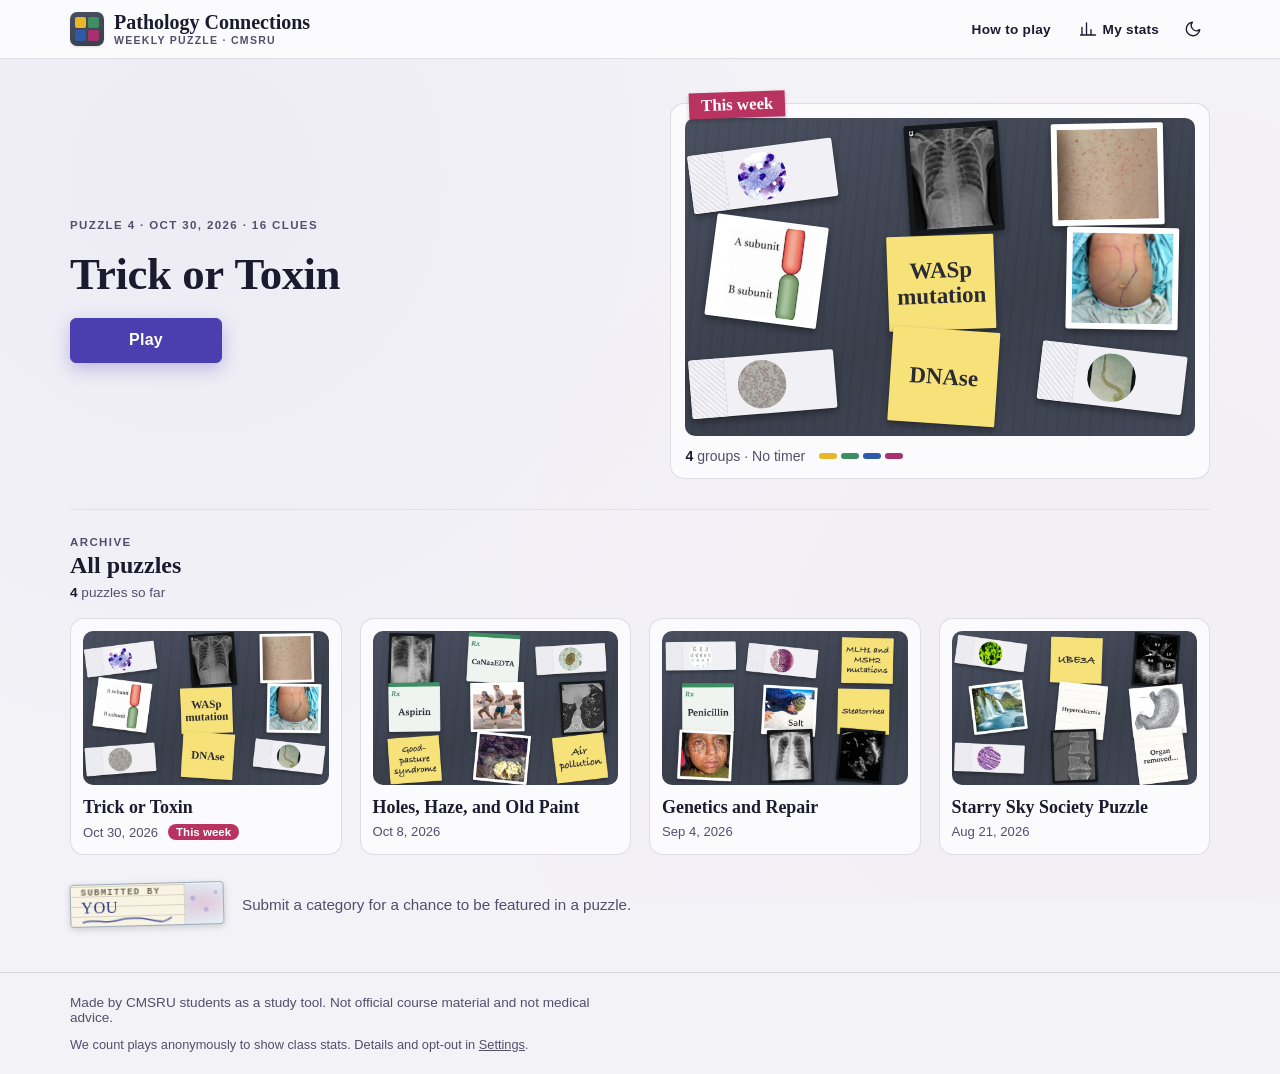
==== commit aeca401c: "Rename to Pathology Connections everywhere players see it; italic example text in the Studio Co-Auth" ====
--- a/index.html
+++ b/index.html
@@ -20,7 +20,7 @@
   <meta name="twitter:description" content="Sort 16 pathology clues into 4 hidden groups." />
   <meta name="twitter:image" content="https://pathologyconnections.org/og-image.png" />
 
-  <link rel="stylesheet" href="styles.css?v=60" />
+  <link rel="stylesheet" href="styles.css?v=61" />
   <script>
     /* Home intro start state, set before first paint (src/home-hero.js plays it). */
     (function () {
@@ -43,7 +43,7 @@
     <section id="screen-menu" class="screen screen-menu">
       <header class="site-head">
         <div class="menu-wrap site-head-row">
-          <div class="brand"><span class="brand-mark" aria-hidden="true"><i></i><i></i><i></i><i></i></span><span class="brand-name">Desk Puzzle<small>Pathology puzzles &middot; CMSRU</small></span></div>
+          <div class="brand"><span class="brand-mark" aria-hidden="true"><i></i><i></i><i></i><i></i></span><span class="brand-name">Pathology Connections<small>Weekly puzzle &middot; CMSRU</small></span></div>
           <nav class="site-head-actions" aria-label="Menu">
             <button id="btn-menu-help" class="btn btn-ghost btn-small" type="button">How to play</button>
             <button id="btn-menu-stats" class="btn btn-ghost btn-small btn-stats" type="button" aria-label="My stats" title="My stats"><svg aria-hidden="true" width="18" height="18" viewBox="0 0 24 24" fill="none" stroke="currentColor" stroke-width="1.8" stroke-linecap="round" stroke-linejoin="round"><path d="M4 20V10M10 20V4M16 20v-7M22 20H2"/></svg><span class="btn-stats-label">My stats</span></button>
@@ -358,7 +358,7 @@
           </ul>
           <p>Each browser gets a random ID so a puzzle is only counted once. It isn't linked to your name, email, or school account.</p>
           <p><strong>Never sent:</strong> your name, email, or school login. To limit spam, a scrambled version of your network address is kept for 24 hours, then deleted.</p>
-          <p>The CMSRU Desk Puzzle group stores this in a private database. It's only used to show totals after you finish, like "64% solved." Nobody can see an individual player's results.</p>
+          <p>The CMSRU Pathology Connections group stores this in a private database. It's only used to show totals after you finish, like "64% solved." Nobody can see an individual player's results.</p>
           <p><strong>Turn this off</strong> and nothing is sent. Your My stats panel still works, because it lives only in this browser.</p>
     </template>
 
@@ -410,24 +410,24 @@
   <script type="importmap">
   {
     "imports": {
-      "./src/audio.js": "./src/audio.js?v=60",
-      "./src/editor.js": "./src/editor.js?v=60",
-      "./src/engine.js": "./src/engine.js?v=60",
-      "./src/home-hero.js": "./src/home-hero.js?v=60",
-      "./src/idb-kv.js": "./src/idb-kv.js?v=60",
-      "./src/main.js": "./src/main.js?v=60",
-      "./src/state.js": "./src/state.js?v=60",
-      "./src/stats-class-ui.js": "./src/stats-class-ui.js?v=60",
-      "./src/stats-core.js": "./src/stats-core.js?v=60",
-      "./src/stats-remote.js": "./src/stats-remote.js?v=60",
-      "./src/stats.js": "./src/stats.js?v=60",
-      "./src/textures.js": "./src/textures.js?v=60",
-      "./src/ui-menu.js": "./src/ui-menu.js?v=60",
-      "./src/ui-play.js": "./src/ui-play.js?v=60"
+      "./src/audio.js": "./src/audio.js?v=61",
+      "./src/editor.js": "./src/editor.js?v=61",
+      "./src/engine.js": "./src/engine.js?v=61",
+      "./src/home-hero.js": "./src/home-hero.js?v=61",
+      "./src/idb-kv.js": "./src/idb-kv.js?v=61",
+      "./src/main.js": "./src/main.js?v=61",
+      "./src/state.js": "./src/state.js?v=61",
+      "./src/stats-class-ui.js": "./src/stats-class-ui.js?v=61",
+      "./src/stats-core.js": "./src/stats-core.js?v=61",
+      "./src/stats-remote.js": "./src/stats-remote.js?v=61",
+      "./src/stats.js": "./src/stats.js?v=61",
+      "./src/textures.js": "./src/textures.js?v=61",
+      "./src/ui-menu.js": "./src/ui-menu.js?v=61",
+      "./src/ui-play.js": "./src/ui-play.js?v=61"
     }
   }
   </script>
-  <script src="studio/config.js?v=60"></script>
-  <script type="module" src="src/main.js?v=60"></script>
+  <script src="studio/config.js?v=61"></script>
+  <script type="module" src="src/main.js?v=61"></script>
 </body>
 </html>
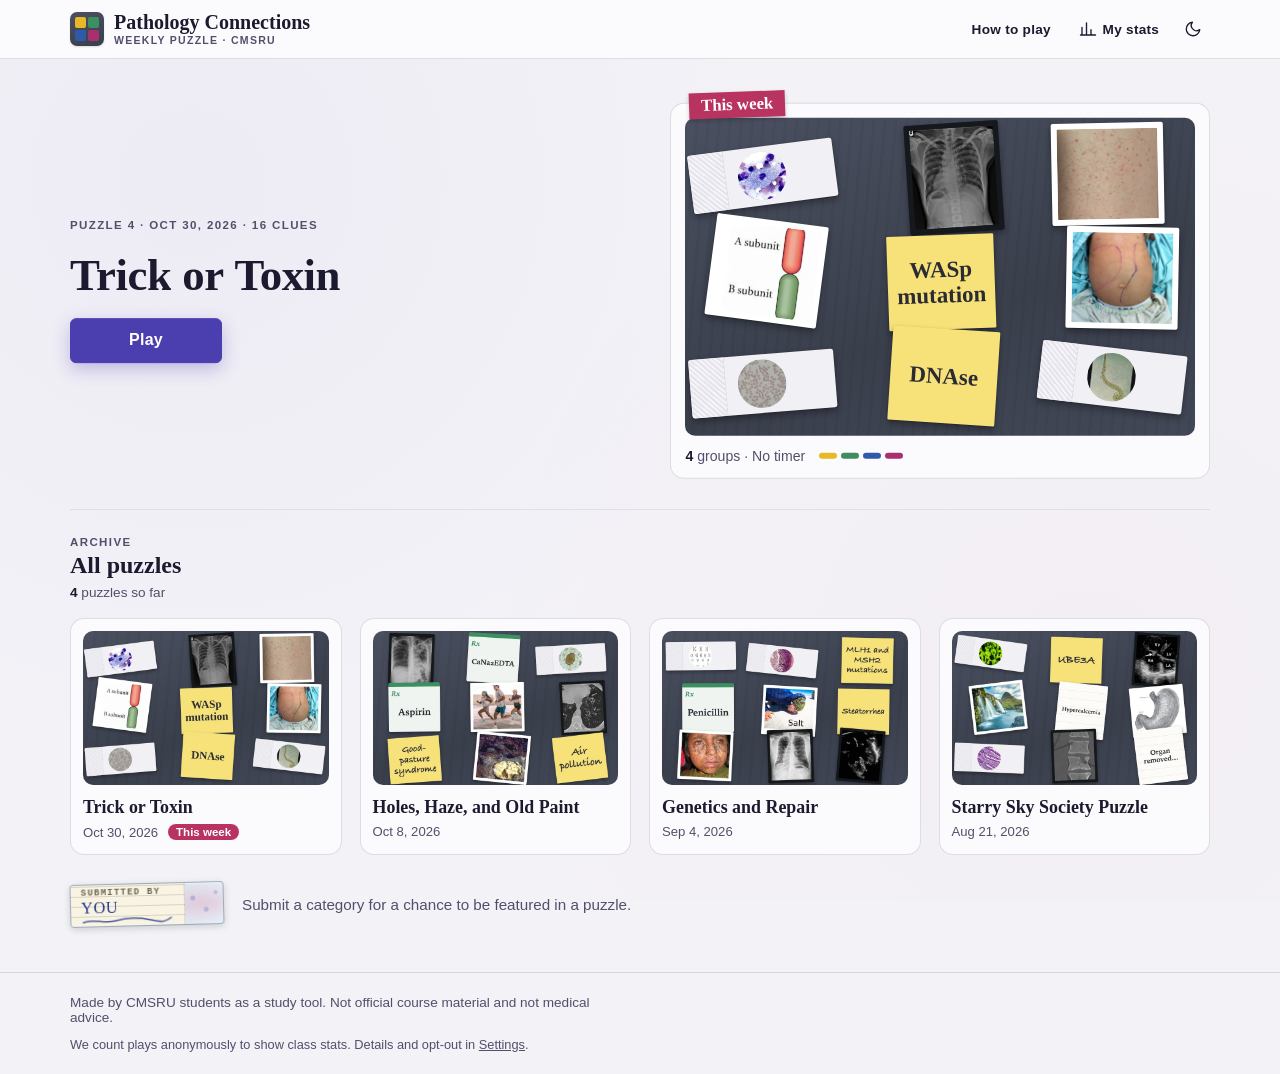
==== commit 894850bf: "Results show the desk's real pieces; yellow-only stickies; no purple rings on drag or in the Studio;" ====
--- a/index.html
+++ b/index.html
@@ -20,7 +20,7 @@
   <meta name="twitter:description" content="Sort 16 pathology clues into 4 hidden groups." />
   <meta name="twitter:image" content="https://pathologyconnections.org/og-image.png" />
 
-  <link rel="stylesheet" href="styles.css?v=61" />
+  <link rel="stylesheet" href="styles.css?v=62" />
   <script>
     /* Home intro start state, set before first paint (src/home-hero.js plays it). */
     (function () {
@@ -410,24 +410,24 @@
   <script type="importmap">
   {
     "imports": {
-      "./src/audio.js": "./src/audio.js?v=61",
-      "./src/editor.js": "./src/editor.js?v=61",
-      "./src/engine.js": "./src/engine.js?v=61",
-      "./src/home-hero.js": "./src/home-hero.js?v=61",
-      "./src/idb-kv.js": "./src/idb-kv.js?v=61",
-      "./src/main.js": "./src/main.js?v=61",
-      "./src/state.js": "./src/state.js?v=61",
-      "./src/stats-class-ui.js": "./src/stats-class-ui.js?v=61",
-      "./src/stats-core.js": "./src/stats-core.js?v=61",
-      "./src/stats-remote.js": "./src/stats-remote.js?v=61",
-      "./src/stats.js": "./src/stats.js?v=61",
-      "./src/textures.js": "./src/textures.js?v=61",
-      "./src/ui-menu.js": "./src/ui-menu.js?v=61",
-      "./src/ui-play.js": "./src/ui-play.js?v=61"
+      "./src/audio.js": "./src/audio.js?v=62",
+      "./src/editor.js": "./src/editor.js?v=62",
+      "./src/engine.js": "./src/engine.js?v=62",
+      "./src/home-hero.js": "./src/home-hero.js?v=62",
+      "./src/idb-kv.js": "./src/idb-kv.js?v=62",
+      "./src/main.js": "./src/main.js?v=62",
+      "./src/state.js": "./src/state.js?v=62",
+      "./src/stats-class-ui.js": "./src/stats-class-ui.js?v=62",
+      "./src/stats-core.js": "./src/stats-core.js?v=62",
+      "./src/stats-remote.js": "./src/stats-remote.js?v=62",
+      "./src/stats.js": "./src/stats.js?v=62",
+      "./src/textures.js": "./src/textures.js?v=62",
+      "./src/ui-menu.js": "./src/ui-menu.js?v=62",
+      "./src/ui-play.js": "./src/ui-play.js?v=62"
     }
   }
   </script>
-  <script src="studio/config.js?v=61"></script>
-  <script type="module" src="src/main.js?v=61"></script>
+  <script src="studio/config.js?v=62"></script>
+  <script type="module" src="src/main.js?v=62"></script>
 </body>
 </html>
--- a/styles.css
+++ b/styles.css
@@ -1075,7 +1075,10 @@
   word-break: normal;
 }
 .piece:focus-visible { outline: 3px solid var(--accent); outline-offset: 2px; }
+/* Picked up with the mouse: the ring is for keyboard players only. */
+body.pointer-input .piece:focus-visible { outline: none; }
 .piece.is-dragging {
+  outline: none; /* no purple ring while dragging */
   transition: none;
   cursor: grabbing;
   --pc-scale: 1.07;
@@ -1965,62 +1968,6 @@
 }
 .result-placard[aria-expanded="true"] .result-placard-more::after { transform: translateY(2px) rotate(-135deg); }
 @media (prefers-reduced-motion: reduce) { .result-placard-more::after { transition: none; } }
-.result-placard-objects {
-  display: grid;
-  grid-template-columns: repeat(4, 70px);
-  gap: 10px;
-  padding: 12px 16px 10px 4px;
-  align-items: end;
-}
-.result-obj { display: flex; flex-direction: column; align-items: center; gap: 5px; min-width: 0; }
-.result-obj-label { font-size: 0.68rem; line-height: 1.15; text-align: center; color: var(--ink-soft); hyphens: manual; }
-
-/* Clue thumbnails drawn as their desk objects */
-.rthumb { width: 100%; aspect-ratio: 4 / 5; position: relative; border-radius: 3px; flex: none; }
-.rthumb-photo {
-  background: #f7f2e6;
-  padding: 4px 4px 11px;
-  box-shadow: 0 3px 7px rgba(0, 0, 0, 0.3);
-  transform: rotate(var(--r, -2deg));
-}
-.rthumb-photo span { display: block; width: 100%; height: 100%; background: center / cover no-repeat; }
-.rthumb-film {
-  background: #0b0d10 center / cover no-repeat;
-  border: 3px solid #1b1f25;
-  box-shadow: 0 0 0 1px rgba(160, 200, 255, 0.15), 0 0 14px rgba(160, 200, 255, 0.2);
-}
-.rthumb-scope {
-  aspect-ratio: 1;
-  border-radius: 50%;
-  background: #000 center / 150% no-repeat;
-  border: 3px solid #2e2e30;
-  box-shadow: inset 0 0 12px rgba(0, 0, 0, 0.8), 0 3px 7px rgba(0, 0, 0, 0.3);
-}
-.rthumb-sticky {
-  aspect-ratio: 1;
-  background: #f5dc6a;
-  color: #3b3110;
-  border-radius: 2px;
-  font: 600 0.66rem/1.12 var(--hand);
-  padding: 6px 4px;
-  display: flex; align-items: center; justify-content: center;
-  text-align: center;
-  hyphens: manual;
-  overflow: hidden;
-  box-shadow: 0 3px 7px rgba(0, 0, 0, 0.28);
-  transform: rotate(var(--r, 2deg));
-}
-.rthumb-rx {
-  background: #fbfaf5;
-  color: #1d2b3a;
-  padding: 5px;
-  display: flex; flex-direction: column; gap: 2px;
-  overflow: hidden;
-  box-shadow: 0 3px 7px rgba(0, 0, 0, 0.28);
-  background-image: repeating-linear-gradient(transparent 0 13px, rgba(30, 80, 160, 0.12) 13px 14px);
-}
-.rthumb-rx b { font: 700 1rem/1 var(--serif); color: #2b4a8a; }
-.rthumb-rx i { font: 600 0.66rem/1.12 var(--hand); font-style: normal; overflow-wrap: anywhere; }
 
 /* Expanded teaching notes */
 .result-teach { display: none; padding: 4px 18px 14px; border-top: 1px solid var(--panel-edge); }
@@ -2127,7 +2074,6 @@
   .results-section-head { flex-direction: column; gap: 2px; }
   .result-placard-head { grid-template-columns: 1fr; }
   .result-placard-band { flex-direction: row; justify-content: space-between; padding: 9px 14px; }
-  .result-placard-objects { grid-template-columns: repeat(4, 1fr); padding: 0 14px 12px; }
   .result-teach { padding: 4px 14px 12px; }
   .result-teach-row { grid-template-columns: 52px 1fr; gap: 12px; }
 }
@@ -3291,16 +3237,18 @@
 .result-teach.layout-grid .result-teach-row {
   display: flex; flex-direction: column; align-items: stretch; gap: 10px; padding: 0; border-top: 0;
 }
-.result-teach.layout-grid .rthumb { width: 100%; max-width: 190px; margin: 0 auto; }
 .result-teach.layout-grid .result-anki-chip { grid-column: 1 / -1; }
-/* Writing on the big sticky notes and prescriptions scales up with them. */
-.result-teach .rthumb-sticky { font-size: 1.6rem !important; line-height: 1.15; padding: 14px 12px; }
-.result-teach .rthumb-rx { padding: 10px; }
-.result-teach .rthumb-rx b { font-size: 1.5rem; }
-.result-teach .rthumb-rx i { font-size: 1.02rem; }
-.result-teach .rthumb-photo { padding: 7px 7px 18px; }
-.result-teach .rthumb-film { border-width: 5px; }
-.result-teach .rthumb-scope { border-width: 5px; }
+/* Each clue is the desk's own piece, scaled to its spot (fitResultPieces). */
+.result-piece { position: relative; width: 100%; height: 220px; }
+.result-piece .piece { left: 50%; top: 50%; max-width: none; cursor: default; pointer-events: none; transition: none; touch-action: auto; }
+.result-piece .film-lit { clip-path: none; } /* films shown lit, as on the light box */
+.result-piece .film-lit { overflow: hidden; }
+.result-piece .film-lit-label { overflow-wrap: anywhere; font-size: 0.82em; padding-inline: 8%; }
+.result-piece-rack { height: 240px; }
+.result-scope-view {
+  position: absolute; left: 6px; right: 6px; aspect-ratio: 430 / 300; border-radius: 8px;
+  background: #111318 center / cover no-repeat; box-shadow: 0 2px 8px rgba(0, 0, 0, .3), inset 0 0 0 1px rgba(0, 0, 0, .25);
+}
 @media (max-width: 720px) {
   .result-placard[aria-expanded="true"] .result-teach.layout-grid { grid-template-columns: repeat(2, minmax(0, 1fr)); }
 }
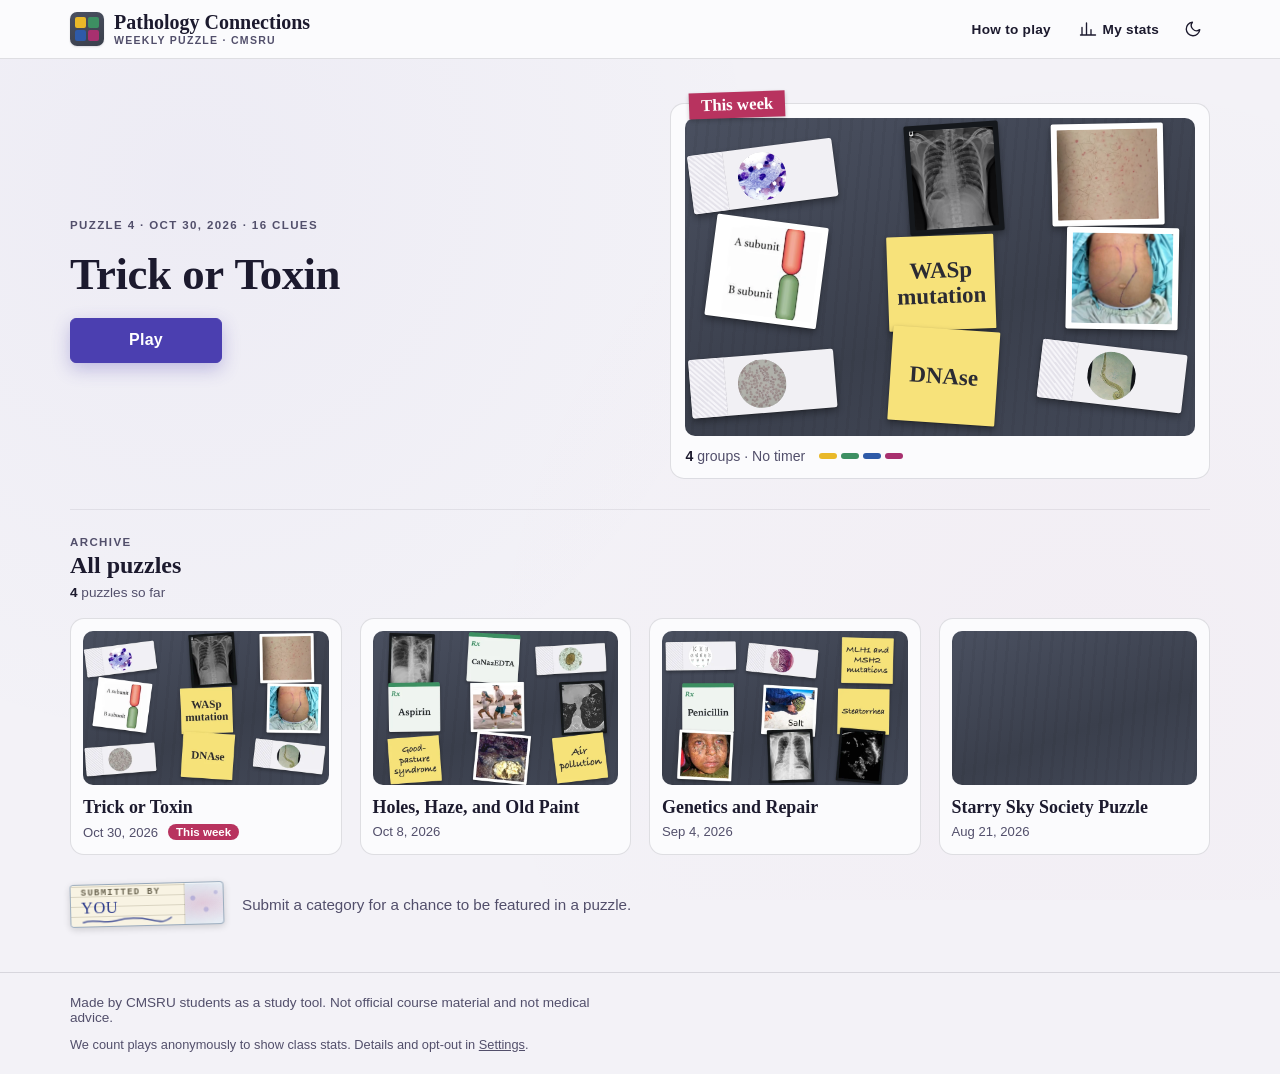
==== commit 3a01dfbf: "Slides: faint seeded stain on the glass, and a lifted-glass effect when picked up - Each slide gets " ====
--- a/index.html
+++ b/index.html
@@ -20,7 +20,7 @@
   <meta name="twitter:description" content="Sort 16 pathology clues into 4 hidden groups." />
   <meta name="twitter:image" content="https://pathologyconnections.org/og-image.png" />
 
-  <link rel="stylesheet" href="styles.css?v=62" />
+  <link rel="stylesheet" href="styles.css?v=63" />
   <script>
     /* Home intro start state, set before first paint (src/home-hero.js plays it). */
     (function () {
@@ -410,24 +410,24 @@
   <script type="importmap">
   {
     "imports": {
-      "./src/audio.js": "./src/audio.js?v=62",
-      "./src/editor.js": "./src/editor.js?v=62",
-      "./src/engine.js": "./src/engine.js?v=62",
-      "./src/home-hero.js": "./src/home-hero.js?v=62",
-      "./src/idb-kv.js": "./src/idb-kv.js?v=62",
-      "./src/main.js": "./src/main.js?v=62",
-      "./src/state.js": "./src/state.js?v=62",
-      "./src/stats-class-ui.js": "./src/stats-class-ui.js?v=62",
-      "./src/stats-core.js": "./src/stats-core.js?v=62",
-      "./src/stats-remote.js": "./src/stats-remote.js?v=62",
-      "./src/stats.js": "./src/stats.js?v=62",
-      "./src/textures.js": "./src/textures.js?v=62",
-      "./src/ui-menu.js": "./src/ui-menu.js?v=62",
-      "./src/ui-play.js": "./src/ui-play.js?v=62"
+      "./src/audio.js": "./src/audio.js?v=63",
+      "./src/editor.js": "./src/editor.js?v=63",
+      "./src/engine.js": "./src/engine.js?v=63",
+      "./src/home-hero.js": "./src/home-hero.js?v=63",
+      "./src/idb-kv.js": "./src/idb-kv.js?v=63",
+      "./src/main.js": "./src/main.js?v=63",
+      "./src/state.js": "./src/state.js?v=63",
+      "./src/stats-class-ui.js": "./src/stats-class-ui.js?v=63",
+      "./src/stats-core.js": "./src/stats-core.js?v=63",
+      "./src/stats-remote.js": "./src/stats-remote.js?v=63",
+      "./src/stats.js": "./src/stats.js?v=63",
+      "./src/textures.js": "./src/textures.js?v=63",
+      "./src/ui-menu.js": "./src/ui-menu.js?v=63",
+      "./src/ui-play.js": "./src/ui-play.js?v=63"
     }
   }
   </script>
-  <script src="studio/config.js?v=62"></script>
-  <script type="module" src="src/main.js?v=62"></script>
+  <script src="studio/config.js?v=63"></script>
+  <script type="module" src="src/main.js?v=63"></script>
 </body>
 </html>
--- a/styles.css
+++ b/styles.css
@@ -3260,3 +3260,51 @@
 @media (max-width: 720px) {
   .result-placard-side { justify-content: flex-start; padding: 0 14px 10px; }
 }
+
+/* ── Slide glass: a faint seeded stain, and a lift when picked up ──────
+   --lift (0 resting, 1 held) is animated by CSS. Held higher, the glass
+   blurs what is really behind it (backdrop-filter, so trays, notes and
+   other slides all show through correctly), grows a little, drops a
+   softer shadow, and a glint follows it across the bench. */
+@property --lift { syntax: "<number>"; inherits: true; initial-value: 0; }
+/* The glass itself: the whole piece, or with the slide.webp texture (drawn
+   "contain", 312 x 95) just that band, centered. Its frosted end is the right 21%. */
+/* The slide's shadow is a box-shadow on the glass, not a filter on the piece:
+   a filter on the piece would stop the glass from blurring what is behind it. */
+.slide-glass { position: absolute; inset: 0; z-index: 0; overflow: hidden; border-radius: 2px; pointer-events: none;
+  box-shadow: 0 calc(3px + var(--lift) * 16px) calc(5px + var(--lift) * 12px) rgba(16, 14, 10, calc(.32 - var(--lift) * .1));
+  -webkit-backdrop-filter: blur(calc(var(--lift) * 1.1px)) brightness(calc(1 + var(--lift) * .04));
+  backdrop-filter: blur(calc(var(--lift) * 1.1px)) brightness(calc(1 + var(--lift) * .04)); }
+.piece-slide.textured .slide-glass { inset: auto 0; top: 50%; transform: translateY(-50%); aspect-ratio: 312 / 95; }
+.slide-glass::after {
+  content: ""; position: absolute; inset: 0; mix-blend-mode: screen;
+  background: linear-gradient(105deg, transparent calc(var(--gx, .5) * 100% - 16%), rgba(255, 255, 255, calc(var(--lift) * .3)) calc(var(--gx, .5) * 100% - 3%),
+    rgba(255, 255, 255, calc(var(--lift) * .42)) calc(var(--gx, .5) * 100%), transparent calc(var(--gx, .5) * 100% + 14%));
+}
+.slide-stain {
+  position: absolute;
+  /* centered in the clear glass, left of the frosted label end */
+  left: calc(39.5% - var(--st-w) / 2); top: calc(50% - var(--st-h) / 2); width: var(--st-w); height: var(--st-h);
+  border-radius: var(--st-shape); transform: rotate(var(--st-tilt)); opacity: var(--st-dens);
+  background:
+    radial-gradient(circle at var(--st-n1), hsl(var(--st-nuc) 55% 32% / .85) 0 1.2px, transparent 1.7px),
+    radial-gradient(circle at var(--st-n2), hsl(var(--st-nuc) 55% 32% / .8) 0 1px, transparent 1.5px),
+    radial-gradient(circle at var(--st-n3), hsl(var(--st-nuc) 55% 32% / .75) 0 1.1px, transparent 1.6px),
+    radial-gradient(circle at var(--st-n4), hsl(var(--st-nuc) 55% 32% / .7) 0 .9px, transparent 1.4px),
+    radial-gradient(ellipse at 50% 50%, hsl(var(--st-hue) 62% 70% / .9), hsl(var(--st-hue) 58% 76% / .5) 58%, hsl(var(--st-hue) 58% 76% / 0) 74%);
+}
+.piece-slide .piece-frost { position: relative; z-index: 1; }
+.piece-slide {
+  --lift: 0;
+  transition: left var(--dur) var(--ease), top var(--dur) var(--ease), transform var(--dur) var(--ease),
+    box-shadow var(--dur-fast), opacity var(--dur), --lift .34s cubic-bezier(.2, .9, .3, 1.15);
+}
+.piece-slide, body.has-textures .piece-slide.textured, body.has-textures .piece-slide.textured.is-dragging { filter: none; }
+.piece-slide.is-dragging {
+  --lift: 1;
+  --pc-scale: 1.13;
+  transition: --lift .34s cubic-bezier(.2, .9, .3, 1.15);
+}
+@media (prefers-reduced-motion: reduce) {
+  .piece-slide, .piece-slide.is-dragging { transition: none; }
+}
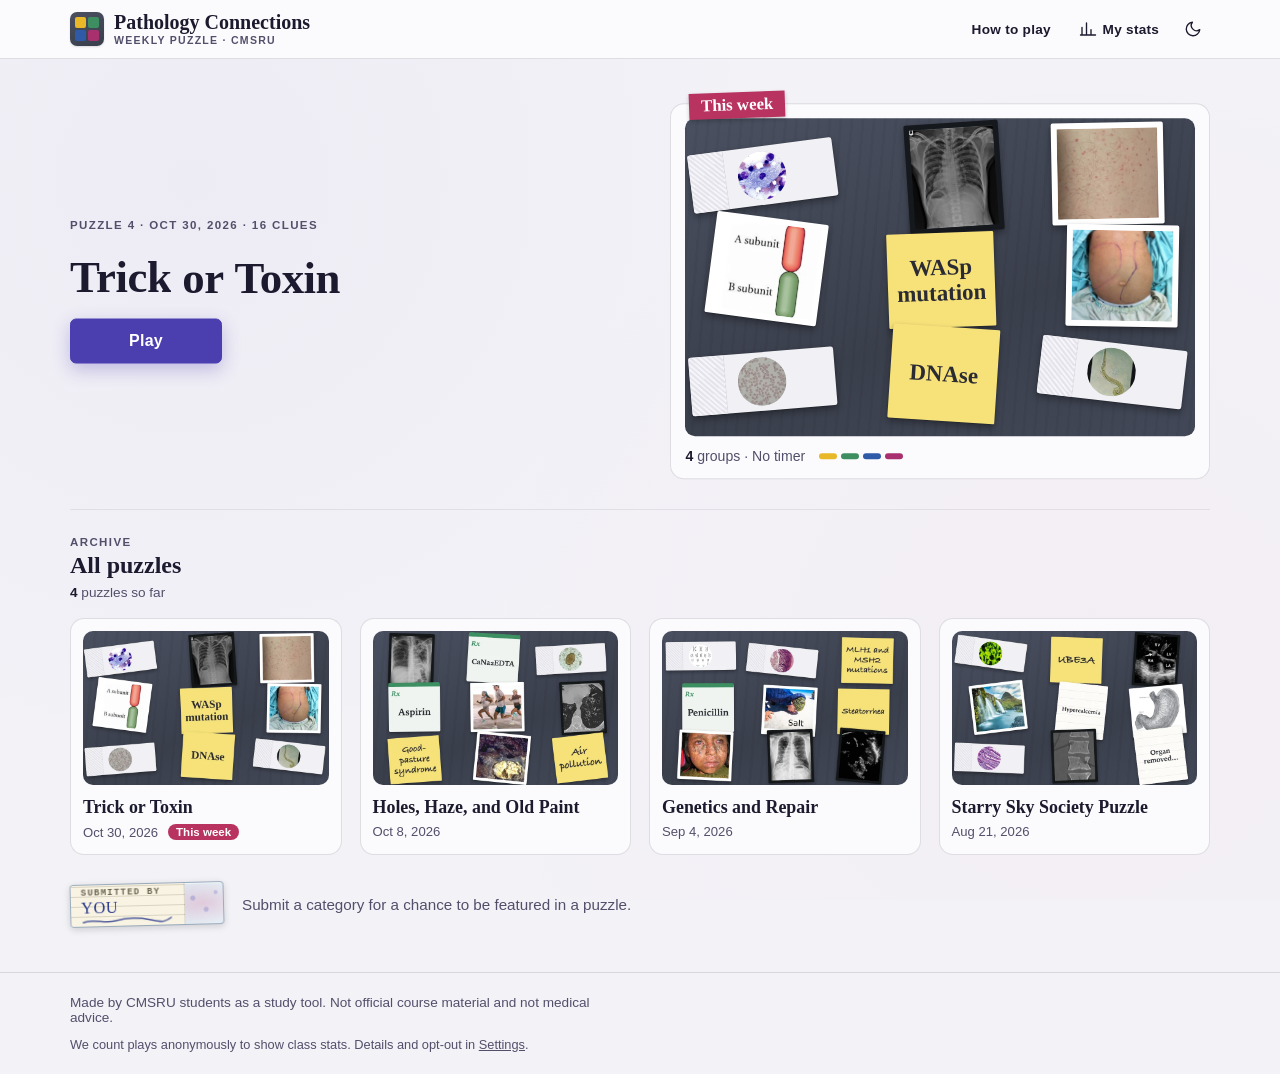
==== commit 6facb461: "Slides swing a little with sideways drag speed, then settle level Co-Authored-By: Claude Opus 5.5 <n" ====
--- a/index.html
+++ b/index.html
@@ -20,7 +20,7 @@
   <meta name="twitter:description" content="Sort 16 pathology clues into 4 hidden groups." />
   <meta name="twitter:image" content="https://pathologyconnections.org/og-image.png" />
 
-  <link rel="stylesheet" href="styles.css?v=63" />
+  <link rel="stylesheet" href="styles.css?v=64" />
   <script>
     /* Home intro start state, set before first paint (src/home-hero.js plays it). */
     (function () {
@@ -410,24 +410,24 @@
   <script type="importmap">
   {
     "imports": {
-      "./src/audio.js": "./src/audio.js?v=63",
-      "./src/editor.js": "./src/editor.js?v=63",
-      "./src/engine.js": "./src/engine.js?v=63",
-      "./src/home-hero.js": "./src/home-hero.js?v=63",
-      "./src/idb-kv.js": "./src/idb-kv.js?v=63",
-      "./src/main.js": "./src/main.js?v=63",
-      "./src/state.js": "./src/state.js?v=63",
-      "./src/stats-class-ui.js": "./src/stats-class-ui.js?v=63",
-      "./src/stats-core.js": "./src/stats-core.js?v=63",
-      "./src/stats-remote.js": "./src/stats-remote.js?v=63",
-      "./src/stats.js": "./src/stats.js?v=63",
-      "./src/textures.js": "./src/textures.js?v=63",
-      "./src/ui-menu.js": "./src/ui-menu.js?v=63",
-      "./src/ui-play.js": "./src/ui-play.js?v=63"
+      "./src/audio.js": "./src/audio.js?v=64",
+      "./src/editor.js": "./src/editor.js?v=64",
+      "./src/engine.js": "./src/engine.js?v=64",
+      "./src/home-hero.js": "./src/home-hero.js?v=64",
+      "./src/idb-kv.js": "./src/idb-kv.js?v=64",
+      "./src/main.js": "./src/main.js?v=64",
+      "./src/state.js": "./src/state.js?v=64",
+      "./src/stats-class-ui.js": "./src/stats-class-ui.js?v=64",
+      "./src/stats-core.js": "./src/stats-core.js?v=64",
+      "./src/stats-remote.js": "./src/stats-remote.js?v=64",
+      "./src/stats.js": "./src/stats.js?v=64",
+      "./src/textures.js": "./src/textures.js?v=64",
+      "./src/ui-menu.js": "./src/ui-menu.js?v=64",
+      "./src/ui-play.js": "./src/ui-play.js?v=64"
     }
   }
   </script>
-  <script src="studio/config.js?v=63"></script>
-  <script type="module" src="src/main.js?v=63"></script>
+  <script src="studio/config.js?v=64"></script>
+  <script type="module" src="src/main.js?v=64"></script>
 </body>
 </html>
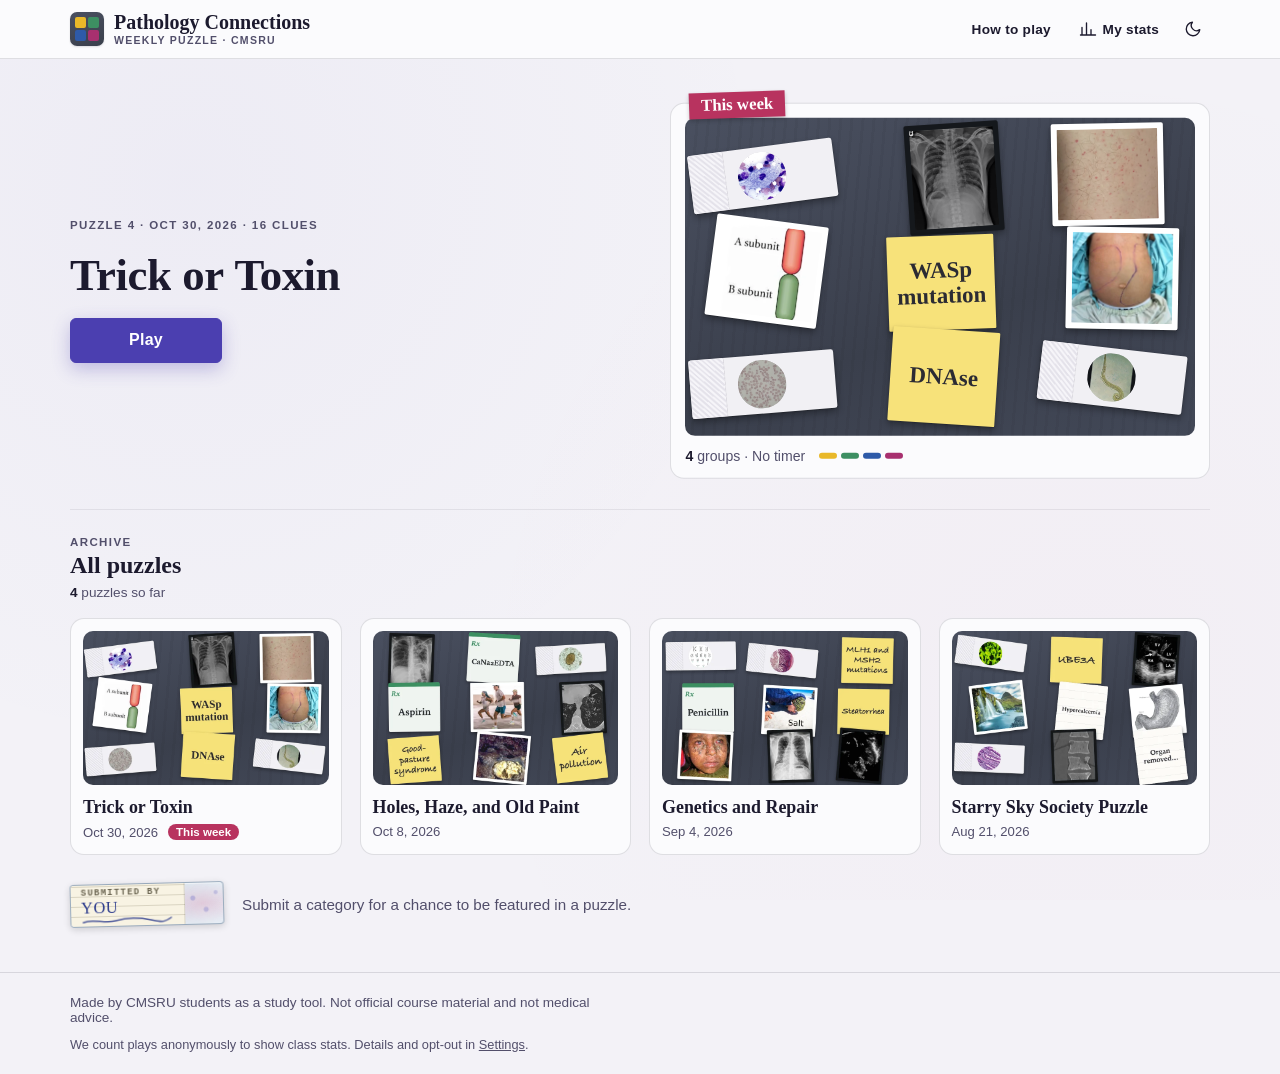
==== commit e24642f2: "Home: play stats only on the featured puzzle Co-Authored-By: Claude Opus 5.5 <noreply@anthropic.com>" ====
--- a/index.html
+++ b/index.html
@@ -20,7 +20,7 @@
   <meta name="twitter:description" content="Sort 16 pathology clues into 4 hidden groups." />
   <meta name="twitter:image" content="https://pathologyconnections.org/og-image.png" />
 
-  <link rel="stylesheet" href="styles.css?v=64" />
+  <link rel="stylesheet" href="styles.css?v=65" />
   <script>
     /* Home intro start state, set before first paint (src/home-hero.js plays it). */
     (function () {
@@ -410,24 +410,24 @@
   <script type="importmap">
   {
     "imports": {
-      "./src/audio.js": "./src/audio.js?v=64",
-      "./src/editor.js": "./src/editor.js?v=64",
-      "./src/engine.js": "./src/engine.js?v=64",
-      "./src/home-hero.js": "./src/home-hero.js?v=64",
-      "./src/idb-kv.js": "./src/idb-kv.js?v=64",
-      "./src/main.js": "./src/main.js?v=64",
-      "./src/state.js": "./src/state.js?v=64",
-      "./src/stats-class-ui.js": "./src/stats-class-ui.js?v=64",
-      "./src/stats-core.js": "./src/stats-core.js?v=64",
-      "./src/stats-remote.js": "./src/stats-remote.js?v=64",
-      "./src/stats.js": "./src/stats.js?v=64",
-      "./src/textures.js": "./src/textures.js?v=64",
-      "./src/ui-menu.js": "./src/ui-menu.js?v=64",
-      "./src/ui-play.js": "./src/ui-play.js?v=64"
+      "./src/audio.js": "./src/audio.js?v=65",
+      "./src/editor.js": "./src/editor.js?v=65",
+      "./src/engine.js": "./src/engine.js?v=65",
+      "./src/home-hero.js": "./src/home-hero.js?v=65",
+      "./src/idb-kv.js": "./src/idb-kv.js?v=65",
+      "./src/main.js": "./src/main.js?v=65",
+      "./src/state.js": "./src/state.js?v=65",
+      "./src/stats-class-ui.js": "./src/stats-class-ui.js?v=65",
+      "./src/stats-core.js": "./src/stats-core.js?v=65",
+      "./src/stats-remote.js": "./src/stats-remote.js?v=65",
+      "./src/stats.js": "./src/stats.js?v=65",
+      "./src/textures.js": "./src/textures.js?v=65",
+      "./src/ui-menu.js": "./src/ui-menu.js?v=65",
+      "./src/ui-play.js": "./src/ui-play.js?v=65"
     }
   }
   </script>
-  <script src="studio/config.js?v=64"></script>
-  <script type="module" src="src/main.js?v=64"></script>
+  <script src="studio/config.js?v=65"></script>
+  <script type="module" src="src/main.js?v=65"></script>
 </body>
 </html>
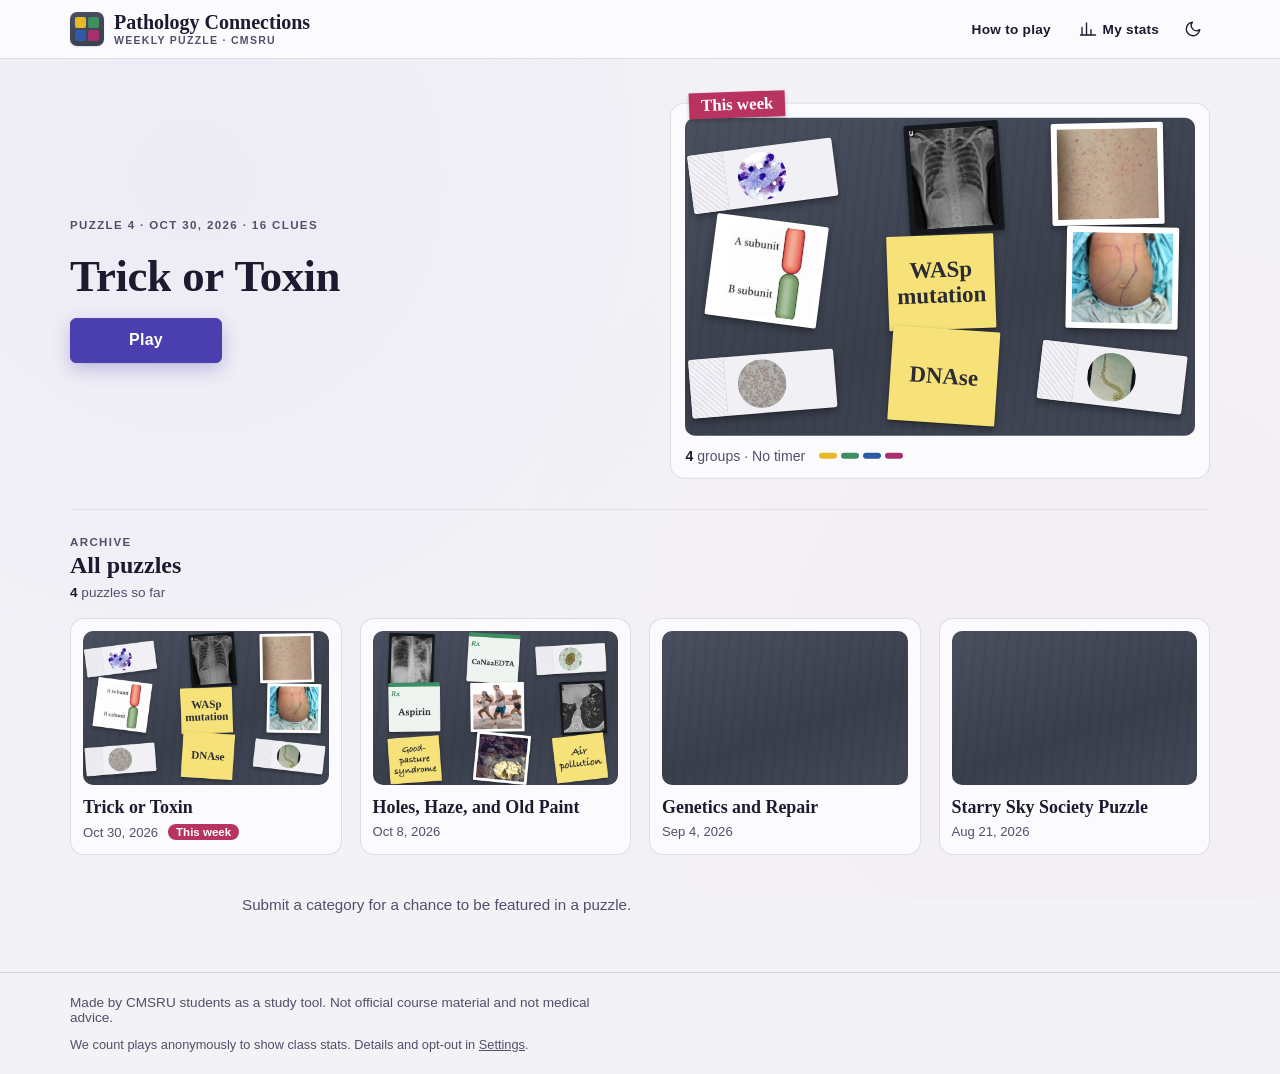
==== commit b69f286a: "Slides: the view through tilted glass shifts with the swing (fake refraction) - While a held slide s" ====
--- a/index.html
+++ b/index.html
@@ -20,7 +20,7 @@
   <meta name="twitter:description" content="Sort 16 pathology clues into 4 hidden groups." />
   <meta name="twitter:image" content="https://pathologyconnections.org/og-image.png" />
 
-  <link rel="stylesheet" href="styles.css?v=65" />
+  <link rel="stylesheet" href="styles.css?v=66" />
   <script>
     /* Home intro start state, set before first paint (src/home-hero.js plays it). */
     (function () {
@@ -410,24 +410,24 @@
   <script type="importmap">
   {
     "imports": {
-      "./src/audio.js": "./src/audio.js?v=65",
-      "./src/editor.js": "./src/editor.js?v=65",
-      "./src/engine.js": "./src/engine.js?v=65",
-      "./src/home-hero.js": "./src/home-hero.js?v=65",
-      "./src/idb-kv.js": "./src/idb-kv.js?v=65",
-      "./src/main.js": "./src/main.js?v=65",
-      "./src/state.js": "./src/state.js?v=65",
-      "./src/stats-class-ui.js": "./src/stats-class-ui.js?v=65",
-      "./src/stats-core.js": "./src/stats-core.js?v=65",
-      "./src/stats-remote.js": "./src/stats-remote.js?v=65",
-      "./src/stats.js": "./src/stats.js?v=65",
-      "./src/textures.js": "./src/textures.js?v=65",
-      "./src/ui-menu.js": "./src/ui-menu.js?v=65",
-      "./src/ui-play.js": "./src/ui-play.js?v=65"
+      "./src/audio.js": "./src/audio.js?v=66",
+      "./src/editor.js": "./src/editor.js?v=66",
+      "./src/engine.js": "./src/engine.js?v=66",
+      "./src/home-hero.js": "./src/home-hero.js?v=66",
+      "./src/idb-kv.js": "./src/idb-kv.js?v=66",
+      "./src/main.js": "./src/main.js?v=66",
+      "./src/state.js": "./src/state.js?v=66",
+      "./src/stats-class-ui.js": "./src/stats-class-ui.js?v=66",
+      "./src/stats-core.js": "./src/stats-core.js?v=66",
+      "./src/stats-remote.js": "./src/stats-remote.js?v=66",
+      "./src/stats.js": "./src/stats.js?v=66",
+      "./src/textures.js": "./src/textures.js?v=66",
+      "./src/ui-menu.js": "./src/ui-menu.js?v=66",
+      "./src/ui-play.js": "./src/ui-play.js?v=66"
     }
   }
   </script>
-  <script src="studio/config.js?v=65"></script>
-  <script type="module" src="src/main.js?v=65"></script>
+  <script src="studio/config.js?v=66"></script>
+  <script type="module" src="src/main.js?v=66"></script>
 </body>
 </html>
--- a/styles.css
+++ b/styles.css
@@ -822,12 +822,17 @@
   min-height: 0;
   border-radius: 16px;
   border: 1px solid var(--desk-edge);
-  /* Slate lab bench: faint stone streaks + a cool overhead light pool. */
+}
+/* Slate lab bench: faint stone streaks + a cool overhead light pool. The held
+   slide's .slide-refract draws the same bench, so keep these two together. */
+.desk-surface, .slide-refract {
   background-image:
     radial-gradient(ellipse at 50% 30%, rgba(230, 236, 255, 0.10) 0, transparent 60%),
     repeating-linear-gradient(94deg,
       rgba(0, 0, 0, 0.035) 0 3px, transparent 3px 13px),
     linear-gradient(160deg, var(--desk-hi), var(--desk-mid) 55%, var(--desk-lo));
+}
+.desk-surface {
   box-shadow:
     inset 0 0 0 1px rgba(0, 0, 0, 0.15),
     inset 0 2px 6px rgba(255, 255, 255, 0.08),
@@ -3308,3 +3313,43 @@
 @media (prefers-reduced-motion: reduce) {
   .piece-slide, .piece-slide.is-dragging { transition: none; }
 }
+
+/* ── Held slide: what is behind tilted glass shifts sideways ──────────
+   ui-play.js sets --rf-shift from the swing angle (thin-plate Snell shift),
+   --rf-a (0 level, 1 tilted) and --rf-bl / --rf-br (the strip the shift
+   uncovers on each side). In Chromium (html.rf-svg) the glass's own backdrop
+   filter shifts the real view behind it. Elsewhere .slide-refract, a
+   bench-sized copy lined up with the real bench (it undoes the slide's turn
+   and scale, then slides by --rf-shift), shows only in that edge strip, so a
+   piece under the slide is never hidden. Never with reduced motion. */
+.slide-refract, .slide-refract-strip { display: none; }
+html:not(.rf-svg) .piece-slide.textured.is-dragging .slide-refract {
+  display: block; position: absolute; pointer-events: none;
+  left: calc(50% + var(--rf-l, 0px)); top: calc(50% + var(--rf-t, 0px));
+  width: var(--rf-w, 0px); height: var(--rf-h, 0px);
+  transform-origin: var(--rf-ox, 0px) var(--rf-oy, 0px);
+  transform: translateX(var(--rf-shift, 0px)) rotate(calc(var(--rot, 0deg) * -1))
+    scale(calc(1 / (var(--pc-scale, 1) * var(--type-scale, 1) * var(--responsive-scale, 1))));
+  opacity: calc(var(--rf-a, 0) * .6);
+}
+/* .slide-refract-strip fills the glass and masks the copy down to the edge strip. */
+html:not(.rf-svg) .piece-slide.textured.is-dragging .slide-refract-strip {
+  display: block; position: absolute; inset: 0; pointer-events: none;
+  -webkit-mask-image: linear-gradient(to right, #000 calc(var(--rf-bl, 0px) * 1.5), transparent calc(var(--rf-bl, 0px) * 1.5) calc(100% - var(--rf-br, 0px) * 1.5), #000 calc(100% - var(--rf-br, 0px) * 1.5));
+  mask-image: linear-gradient(to right, #000 calc(var(--rf-bl, 0px) * 1.5), transparent calc(var(--rf-bl, 0px) * 1.5) calc(100% - var(--rf-br, 0px) * 1.5), #000 calc(100% - var(--rf-br, 0px) * 1.5));
+}
+.rf-svg .piece-slide.textured.is-dragging .slide-glass {
+  -webkit-backdrop-filter: url(#slide-refract-f) blur(calc(var(--lift) * 1.1px)) brightness(calc(1 + var(--lift) * .04));
+  backdrop-filter: url(#slide-refract-f) blur(calc(var(--lift) * 1.1px)) brightness(calc(1 + var(--lift) * .04));
+}
+.piece-slide.textured.is-dragging .slide-glass::before {
+  content: ""; position: absolute; inset: 0; z-index: 1; pointer-events: none;
+  box-shadow: inset calc(var(--rf-shift, 0px) * -.5) 0 2px -1px rgba(255, 255, 255, calc(var(--rf-a, 0) * .55));
+}
+@media (prefers-reduced-motion: reduce) {
+  .piece-slide.textured.is-dragging .slide-refract, .piece-slide.textured.is-dragging .slide-glass::before { display: none; }
+  .rf-svg .piece-slide.textured.is-dragging .slide-glass {
+    -webkit-backdrop-filter: blur(calc(var(--lift) * 1.1px)) brightness(calc(1 + var(--lift) * .04));
+    backdrop-filter: blur(calc(var(--lift) * 1.1px)) brightness(calc(1 + var(--lift) * .04));
+  }
+}
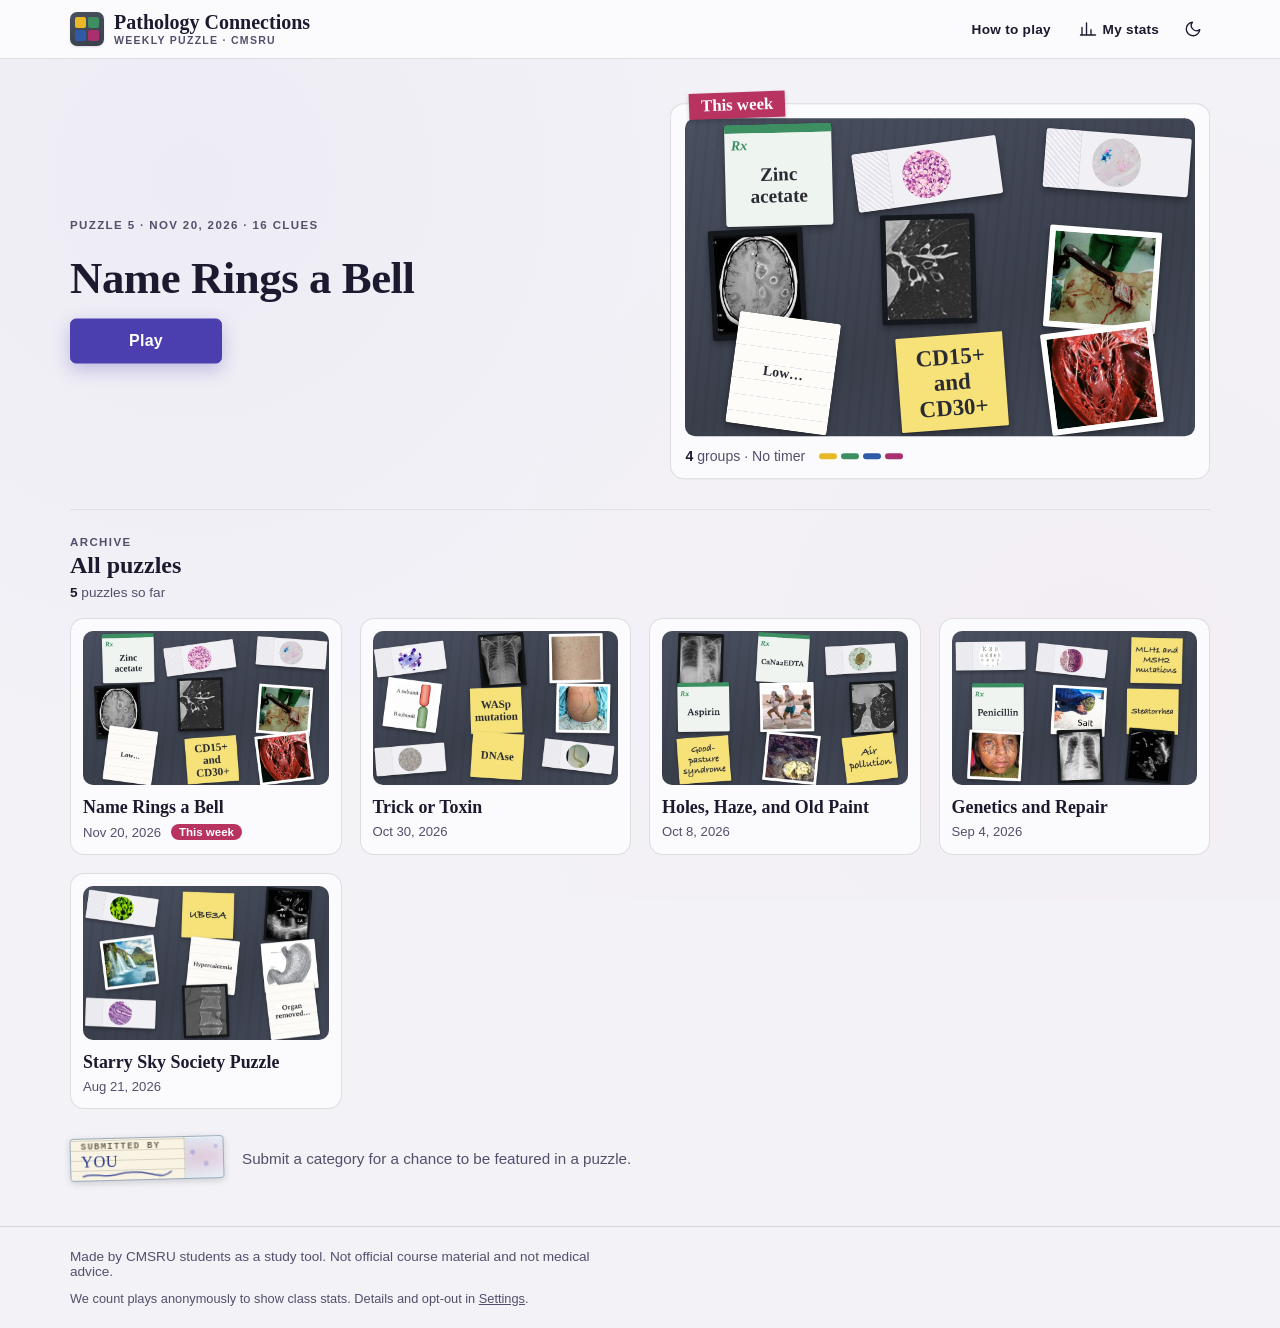
==== commit 75f08d07: "Publish Name Rings a Bell (2026-11-20) from the workspace" ====
--- a/index.html
+++ b/index.html
@@ -3,24 +3,24 @@
 <head>
   <meta charset="UTF-8" />
   <meta name="viewport" content="width=device-width, initial-scale=1, viewport-fit=cover" />
-  <title>Trick or Toxin</title>
-  <meta name="description" content="Trick or Toxin - a pathology desk puzzle: sort 16 clues into 4 groups." />
+  <title>Name Rings a Bell</title>
+  <meta name="description" content="Name Rings a Bell - a pathology desk puzzle: sort 16 clues into 4 groups." />
 
   <link rel="icon" type="image/svg+xml" href="favicon.svg" />
   <link rel="icon" type="image/png" sizes="32x32" href="favicon-32.png" />
   <link rel="apple-touch-icon" sizes="180x180" href="apple-touch-icon.png" />
 
-  <meta property="og:title" content="Trick or Toxin" />
+  <meta property="og:title" content="Name Rings a Bell" />
   <meta property="og:description" content="Sort 16 pathology clues into 4 hidden groups." />
   <meta property="og:type" content="website" />
   <meta property="og:image" content="https://pathologyconnections.org/og-image.png" />
   <meta property="og:url" content="https://pathologyconnections.org/" />
   <meta name="twitter:card" content="summary_large_image" />
-  <meta name="twitter:title" content="Trick or Toxin" />
+  <meta name="twitter:title" content="Name Rings a Bell" />
   <meta name="twitter:description" content="Sort 16 pathology clues into 4 hidden groups." />
   <meta name="twitter:image" content="https://pathologyconnections.org/og-image.png" />
 
-  <link rel="stylesheet" href="styles.css?v=66" />
+  <link rel="stylesheet" href="styles.css?v=67" />
   <script>
     /* Home intro start state, set before first paint (src/home-hero.js plays it). */
     (function () {
@@ -415,7 +415,7 @@
       "./src/engine.js": "./src/engine.js?v=66",
       "./src/home-hero.js": "./src/home-hero.js?v=66",
       "./src/idb-kv.js": "./src/idb-kv.js?v=66",
-      "./src/main.js": "./src/main.js?v=66",
+      "./src/main.js": "./src/main.js?v=67",
       "./src/state.js": "./src/state.js?v=66",
       "./src/stats-class-ui.js": "./src/stats-class-ui.js?v=66",
       "./src/stats-core.js": "./src/stats-core.js?v=66",
@@ -428,6 +428,6 @@
   }
   </script>
   <script src="studio/config.js?v=66"></script>
-  <script type="module" src="src/main.js?v=66"></script>
+  <script type="module" src="src/main.js?v=67"></script>
 </body>
 </html>
